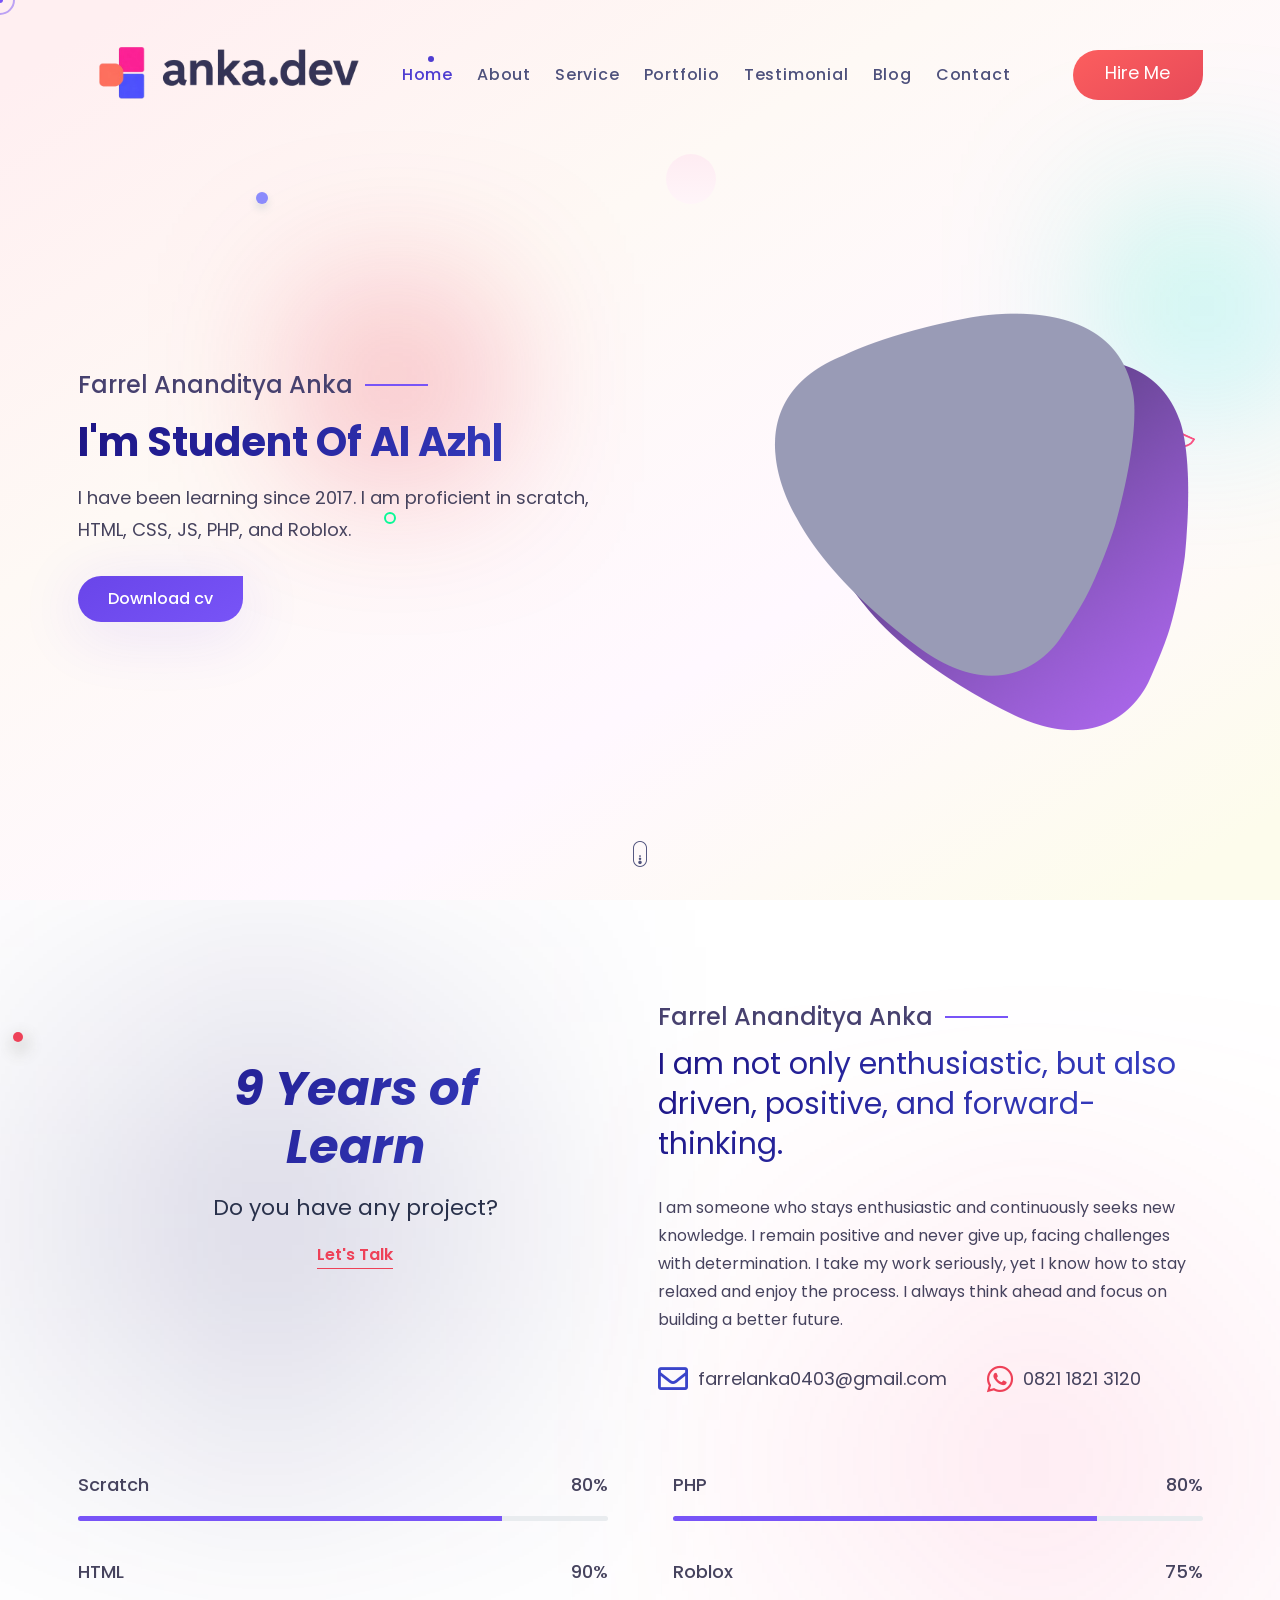
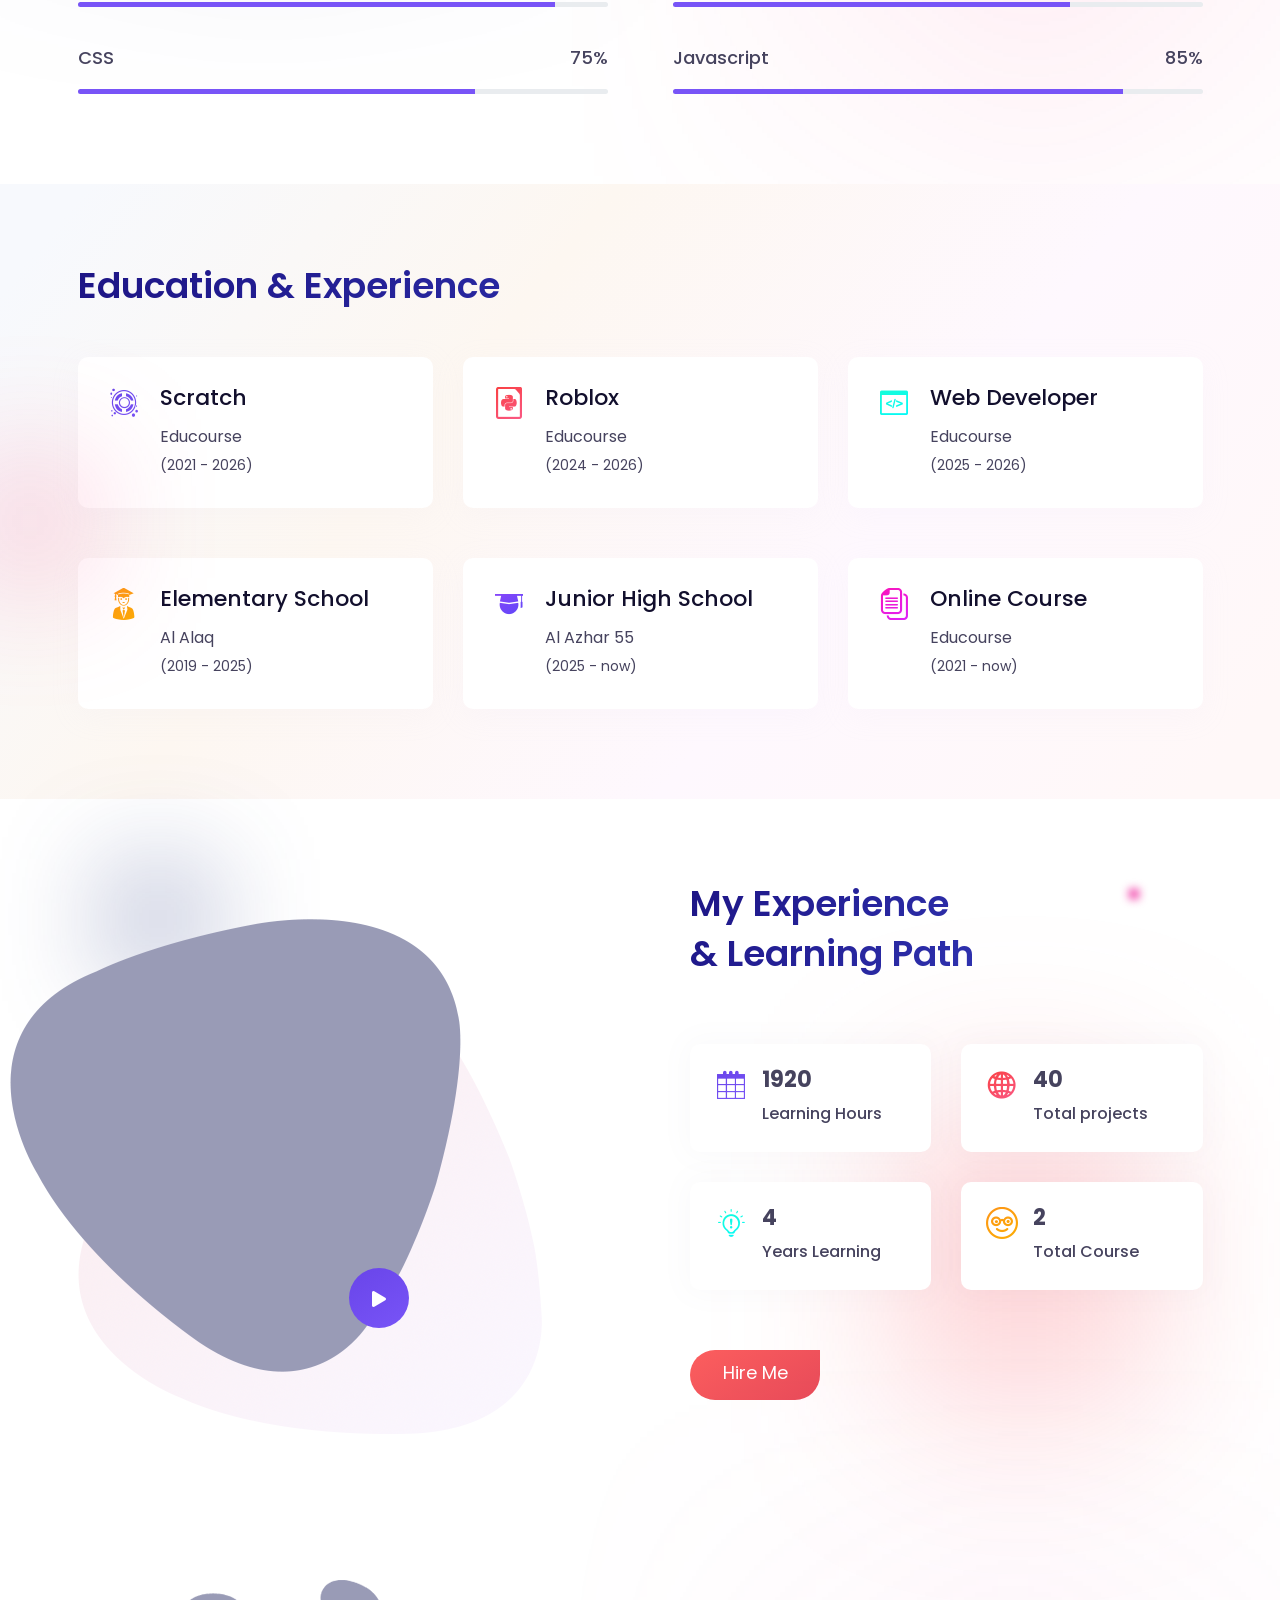
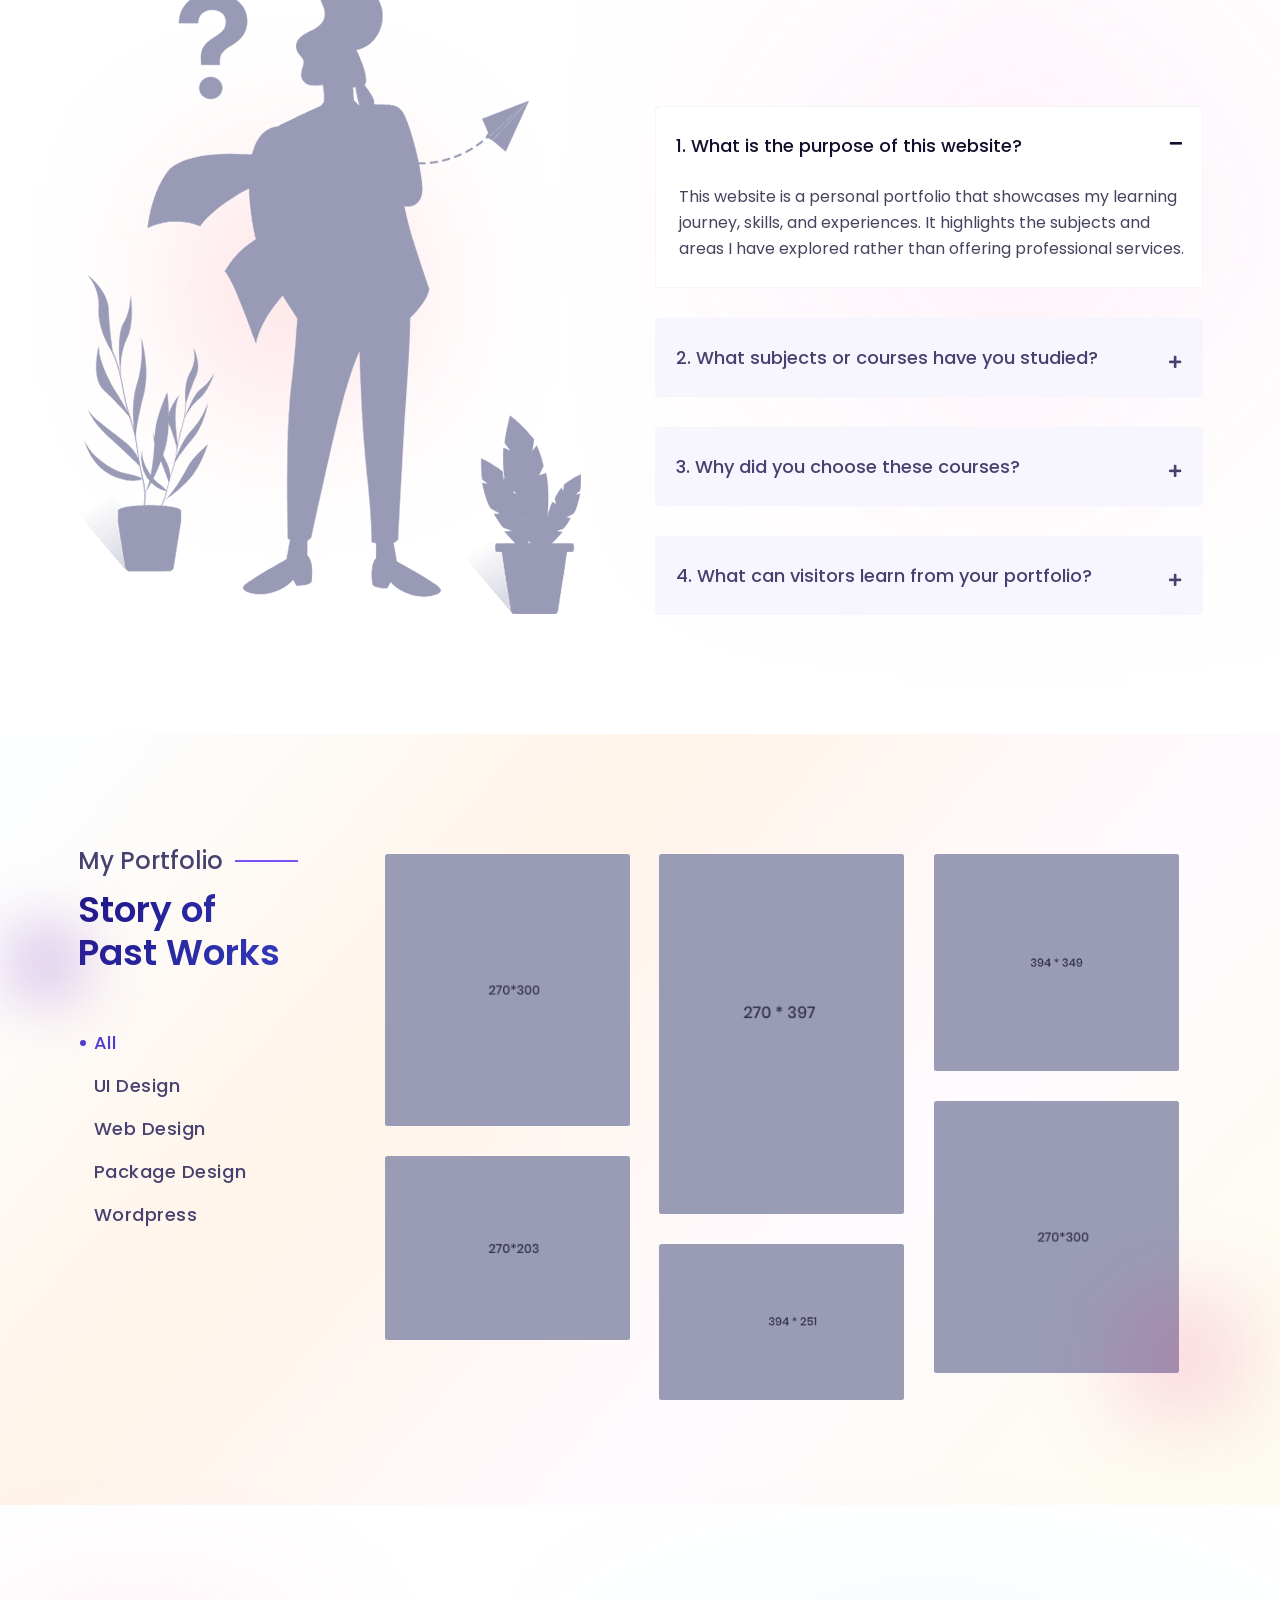
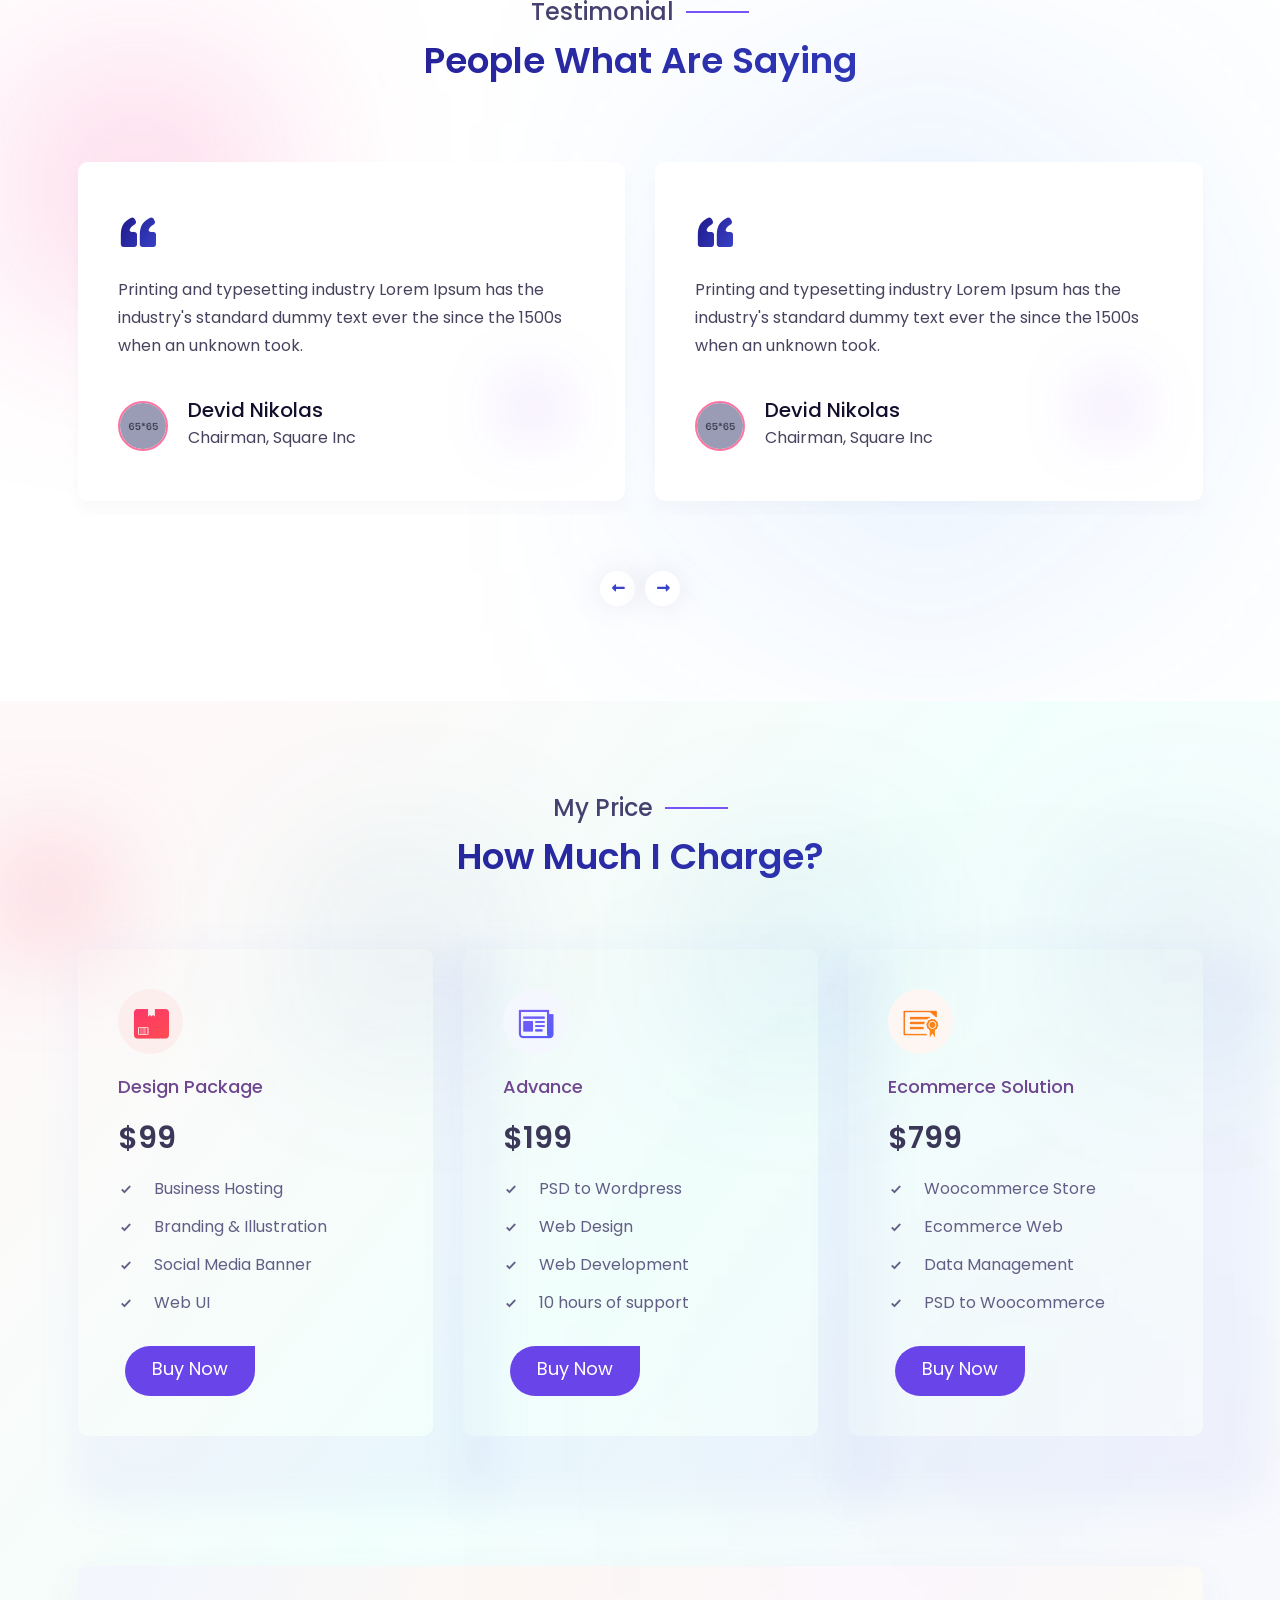
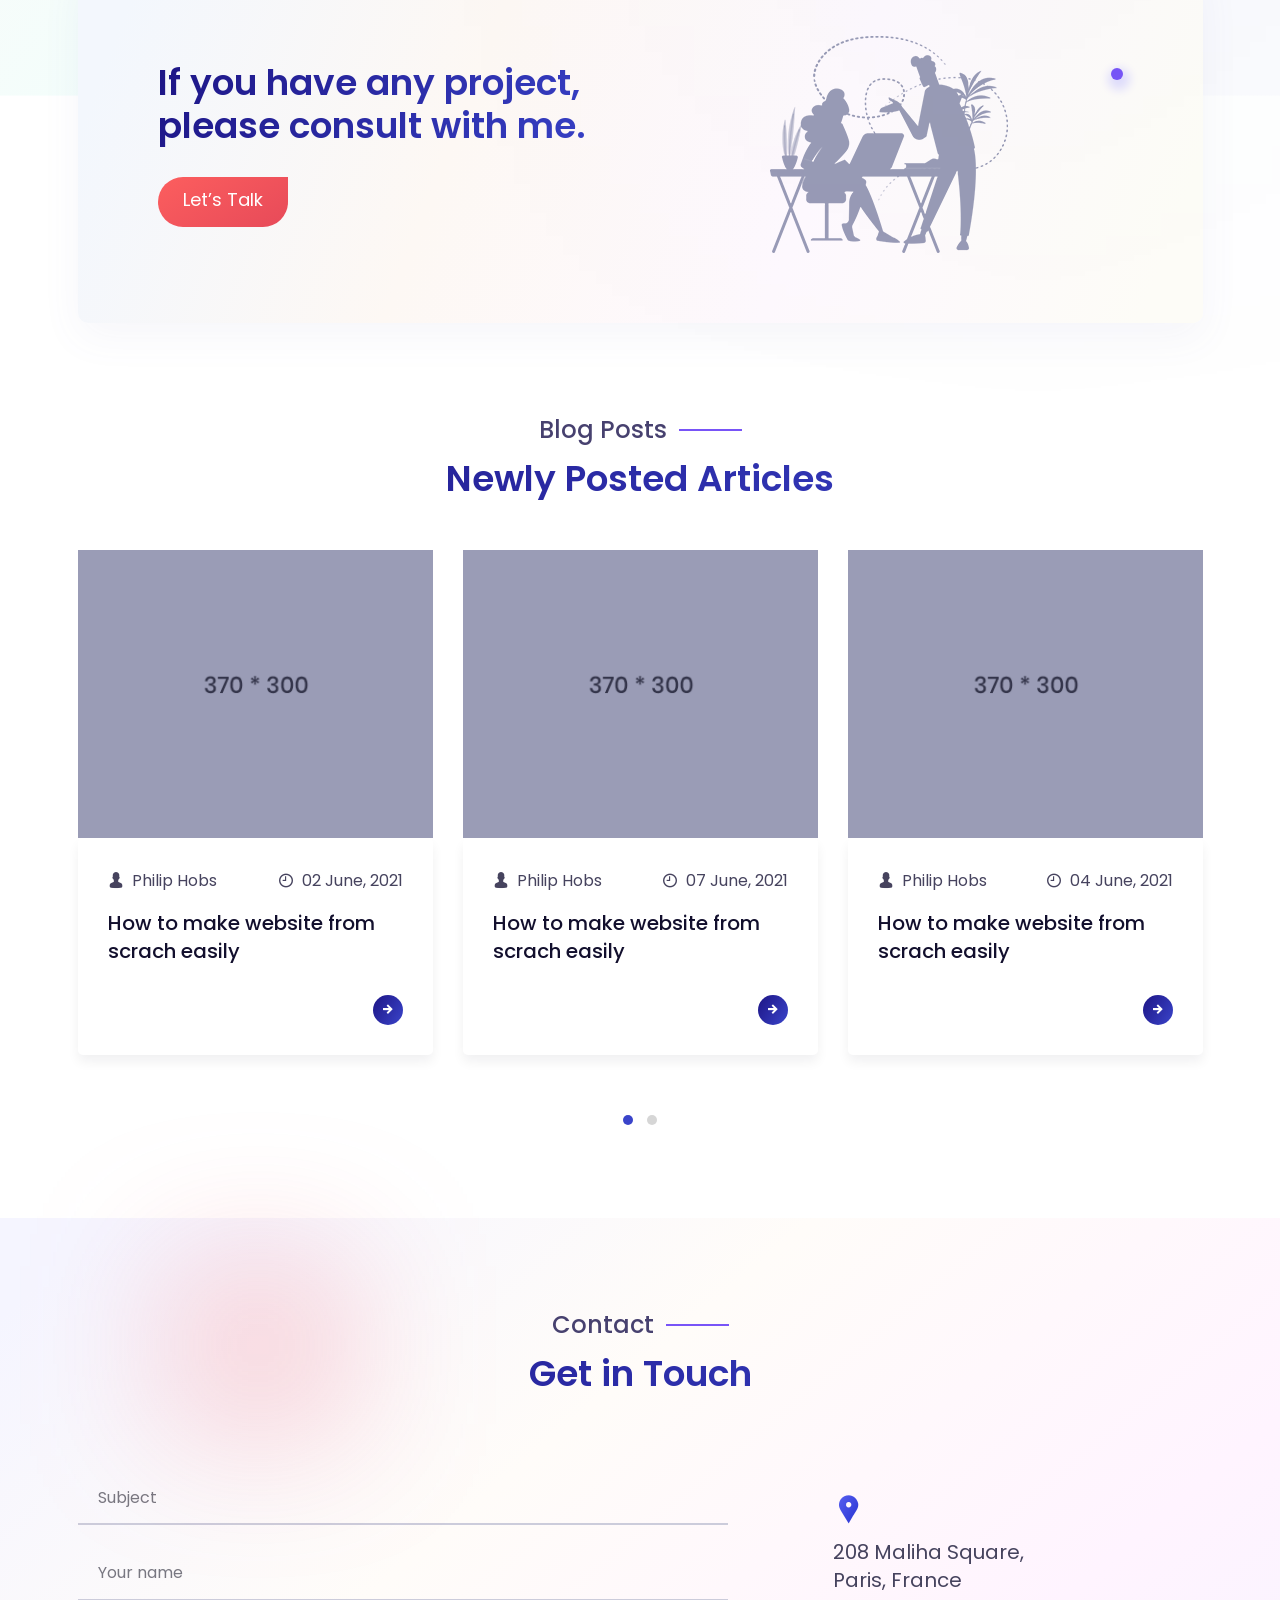
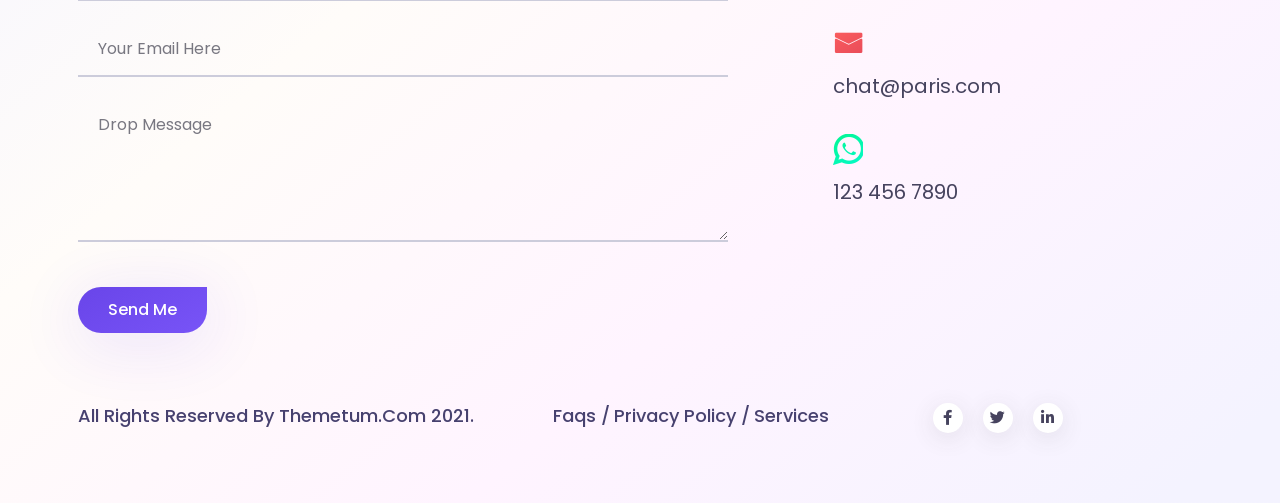
==== index.html @ de1518aa "Initial commit" ====
<!doctype html>
<html class="no-js" lang="zxx">

<head>	
	<meta charset="utf-8">
	<meta http-equiv="x-ua-compatible" content="ie=edge">
	<title>anka.dev</title>
	<meta name="description" content="">
	<meta name="viewport" content="width=device-width, initial-scale=1, shrink-to-fit=no">

	<!-- Place favicon.ico in the root directory -->
	<link rel="shortcut icon" type="image/x-icon" href="img/favicon.png">
	
	<!-- ========== Start Stylesheet ========== -->
	<link href="assets/css/bootstrap.min.css" rel="stylesheet" />
	<link href="assets/css/fontawesome.min.css" rel="stylesheet" />
	<link href="assets/css/magnific-popup.css" rel="stylesheet" />
	<link href="assets/css/owl.carousel.min.css" rel="stylesheet" />
	<link href="assets/css/owl.theme.default.min.css" rel="stylesheet" />
	<link href="assets/css/all.min.css" rel="stylesheet" />
	<link href="assets/css/animate.css" rel="stylesheet" />
	<link href="assets/css/icofont.min.css" rel="stylesheet" />
	<link href="style.css" rel="stylesheet">
	<link href="assets/css/responsive.css" rel="stylesheet" />
	<!-- ========== End Stylesheet ========== -->
</head>

 <body class="side-header" data-spy="scroll" data-target=".navbar" data-offset="1">

<!-- Preloader -->
<div class="preloader">
  <div class="lds-ellipsis">
    <div></div>
    <div></div>
    <div></div>
    <div></div>
  </div>
</div>
<!-- Preloader End --> 

<div class="theme_all_wrap" data-magic-cursor=" " data-color="crimson">

<!-- Document Wrapper   
=============================== -->
 <div id="main-wrapper"> 
	<!-- Start header
    ============================================= -->

	<!-- Header -->
	  <header id="header" class="sticky-top position-absolute bg-transparent"> 
		<!-- Navbar -->
		<nav class="navbar navbar-expand-lg fixed-top custom-nav sticky">
		
		  <div class="container position-relative"> 	<!-- start container --> 	
			
			<!-- Logo --> 
			<a href="index.html" class="navbar-brand pt-0 logo">
				<span class="profile-image">
					<img class="img-fluid profile_img" src="img/logo.png" title="I'm Devid" alt="">
				</span>		
			</a>  			
			<!-- Logo End -->
			<button class="navbar-toggler" type="button" data-toggle="collapse" data-target="#navbarCollapse" aria-controls="navbarCollapse" aria-expanded="false" aria-label="Toggle navigation">
				<i class="icofont-navigation-menu"></i>
			</button>
			
			<div class="collapse navbar-collapse" id="navbarCollapse">
			  <ul class="navbar-nav ml-auto">
					<li class="nav-item"><a class="nav-link smooth-scroll active" href="#home">Home</a></li>
					<li class="nav-item"><a class="nav-link smooth-scroll" href="#about">About</a></li>
					<li class="nav-item"><a class="nav-link smooth-scroll" href="#service">Service</a></li>
					<li class="nav-item"><a class="nav-link smooth-scroll" href="#work">Portfolio</a></li>
					<li class="nav-item"><a class="nav-link smooth-scroll" href="#feed">Testimonial</a></li>
					<li class="nav-item"><a class="nav-link smooth-scroll" href="#blog">Blog</a></li>
					<li class="nav-item"><a class="nav-link smooth-scroll" href="#contact">Contact</a></li>
			  </ul>
			</div>		
			<div class="header-serarch-btn">
				<a class="smooth-scroll btn-2" href="#contact">hire me</a>
			</div>				
		  </div> 	<!-- Container End --> 		 		  
		</nav>
		<!-- Navbar End --> 
	  </header>
	  <!-- Header End --> 
	
	<div class="clearfix"></div>

	<main class="main">
		
		<!-- Start Hero   
		============================================= -->
		<div id="home" class="hero-section hero-section-bg">
			<div class="animate_shape position-relative">
				<div class="animation_shape position-abolute shape-01"></div>
				<div class="animation_shape position-abolute shape-02"></div>
				<div class="animation_shape position-abolute shape-03"></div>
				<div class="animation_shape position-abolute shape-04"></div>
				<div class="animation_shape position-abolute shape-05"></div>
				<div class="animation_shape position-abolute shape-06"></div>
			</div>			
			<div class="hero-single">			
				<div class="container">	<!-- start container --> 	
					<div class="row">	<!-- start row --> 	
						<div class="col-md-6">	<!-- hero text left --> 	
							<div class="hero-content mt-40 wow fadeInUp" data-wow-duration=".5s" data-wow-delay=".6s">
								<span class="top-title wow fadeInUp" data-wow-duration=".6s" data-wow-delay=".7s">Farrel Ananditya Anka</span>
								<div class="typed-strings">
									  <p> <span class="type_color">Student of Al Azhar Islamic Junior School</span></p>
									  <p> <span class="type_color">Website Developer</span></p>
									  <p> <span class="type_color">Roblox Developer</span></p>
								</div>
								<h2 class="text-16 header_type_text text-white mb-2 mb-md-3">
									I'm <span class="typed"></span>
								</h2>
								<p class="header-intro-text wow fadeInUp" data-wow-duration=".6s" data-wow-delay=".8s">I have been learning since 2017. I am proficient in scratch, HTML, CSS, JS, PHP, and Roblox.</p>
								<div class="hro-btn wow fadeInUp" data-wow-duration=".6s" data-wow-delay=".9s">
									<a href="#" class="theme-btn">
										Download cv
									</a>
								</div>
							</div>
						</div>	<!-- hero left text end --> 	
						<div class="col-md-6">	<!-- hero right img animation --> 	
							<div class="hero-right wow fadeInUp" data-wow-duration=".6s" data-wow-delay=".6s">
								<img src="img/hr-02.png" alt="" class="thumbnail" />
								<img src="img/hr-01.png" alt="" class="thumbnail-2 mt-10" />
							</div>
						</div>	<!-- hero right img animation  end --> 
					</div>
				</div>					
			</div><!-- single Hero End -->
			<div class="about-scroll-down text-center">
				<a href="#about" class="scroll-down-arrow scroll_down smooth-scroll"><i class="icofont-scroll-bubble-down"></i></a>						
			</div>
		</div>
		<!-- End Hero -->
		
		<!-- About us
		============================================= -->
		<div id="about" class="about-area de-padding">
			<div class="about-wpr">
				<div class="container">	<!-- container --> 
					<div class="row">	<!-- row --> 
						<div class="col-md-6 mb-50">
							<div class="about-left wow fadeInUp" data-wow-duration=".6s" data-wow-delay=".2s">
								<div class="about-header-left">
									<h2 class="about-tl gr-bg wow fadeInUp" data-wow-duration=".6s" data-wow-delay=".4s">
										9 Years of 
										<br />
										Learn
									</h2>
									<h4 class="about-tl-2 mb-20">Do you have any project?</h4>
									<a href="#contact" class="smooth-scroll btn-3">Let's Talk</a>
								</div>
							</div>
						</div>	<!-- about left text end --> 
						<div class="col-md-6">
							<div class="about-right wow fadeInUp" data-wow-duration=".8s" data-wow-delay=".5s">
								<span class="top-title">Farrel Ananditya Anka</span>
								<h2 class="about-tl-3 gr-2">
									I am not only enthusiastic, but also driven, positive, and forward-thinking.
								</h2>
								<p>
									I am someone who stays enthusiastic and continuously seeks new knowledge. I remain positive and never give up, facing challenges with determination. I take my work seriously, yet I know how to stay relaxed and enjoy the process. I always think ahead and focus on building a better future.
								</p>
								<div class="about-cn">
									<ul>
										<li><i class="far fa-envelope"></i> farrelanka0403@gmail.com</li>
										<li><i class="fab fa-whatsapp"></i> 0821 1821 3120</li>
									</ul>
								</div>
							</div>								
						</div>	<!-- about right text end --> 
					</div>	<!-- end row --> 
					<div class="row">
						<div class="col-md-6">
							<div class="progress-left pt-80">
								<div class="skill-section">
									<!-- Progress Bar Start -->
									<div class="progress-box">
										<h5>Scratch <span class="pull-right">80%</span></h5>
										<div class="progress">
											<div class="progress-bar" role="progressbar" data-width="80"></div>
										</div>
									</div>
									<div class="progress-box">
										<h5>HTML <span class="pull-right">90%</span></h5>
										<div class="progress">
											<div class="progress-bar" role="progressbar" data-width="90"></div>
										</div>
									</div>
									<div class="progress-box">
										<h5>CSS <span class="pull-right">75%</span></h5>
										<div class="progress">
											<div class="progress-bar" role="progressbar" data-width="75"></div>
										</div>
									</div>
									<!-- End Progressbar -->
								</div>
							</div>	
						</div>	<!-- end col-6 --> 
						<div class="col-md-6">
							<div class="progress-right pt-80">
								<div class="skill-section">
									<!-- Progress Bar Start -->
									<div class="progress-box">
										<h5>PHP <span class="pull-right">80%</span></h5>
										<div class="progress">
											<div class="progress-bar" role="progressbar" data-width="80"></div>
										</div>
									</div>
									<div class="progress-box">
										<h5>Roblox <span class="pull-right">75%</span></h5>
										<div class="progress">
											<div class="progress-bar" role="progressbar" data-width="75"></div>
										</div>
									</div>
									<div class="progress-box">
										<h5>Javascript <span class="pull-right">85%</span></h5>
										<div class="progress">
											<div class="progress-bar" role="progressbar" data-width="85"></div>
										</div>
									</div>
									<!-- End Progressbar -->
								</div>
							</div>							
						</div>	<!-- end col-6  --> 
					</div>	<!-- end row--> 
				</div>	<!-- end container --> 

			</div>	<!-- end about wrp --> 
		</div>
		<!-- About us -->
		
		<!-- Start Experience
		============================================= -->
		<div class="exp-area de-padding">
			<div class="container">
				<div class="site-title">
					<h2 class="site-tl">
						Education & Experience
					</h2>
				</div> <!-- end section title --> 
				<div class="exp-wpr grid-3">
					<div class="exp-box wow fadeInDown" data-wow-duration=".6s" data-wow-delay=".2s">
						<div class="exp-icon one">
							<i class="icofont-designfloat"></i>
						</div>
						<div class="exp-content">
							<h4>Scratch</h4>
							<p>Educourse</p>
							<span>(2021 - 2026)</span>
						</div>
					</div> <!-- end one -->
					<div class="exp-box wow fadeInUp" data-wow-duration=".6s" data-wow-delay=".4s">
						<div class="exp-icon two">
							<i class="icofont-file-python"></i>
						</div>
						<div class="exp-content">
							<h4>Roblox</h4>
							<p>Educourse</p>
							<span>(2024 - 2026)</span>
						</div>
					</div> <!-- end two -->
					<div class="exp-box wow fadeInDown" data-wow-duration=".6s" data-wow-delay=".6s">
						<div class="exp-icon three">
							<i class="icofont-code"></i>
						</div>
						<div class="exp-content">
							<h4>Web Developer</h4>
							<p>Educourse</p>
							<span>(2025 - 2026)</span>
						</div>
					</div> <!-- end three -->
					<div class="exp-box mt-20 wow fadeInUp" data-wow-duration=".6s" data-wow-delay=".2s">
						<div class="exp-icon four">
							<i class="icofont-graduate-alt"></i>
						</div>
						<div class="exp-content">
							<h4>Elementary School </h4>
							<p>Al Alaq</p>
							<span>(2019 - 2025)</span>
						</div>
					</div> <!-- end four -->
					<div class="exp-box mt-20 wow fadeInUp" data-wow-duration=".6s" data-wow-delay=".4s">
						<div class="exp-icon five">
							<i class="icofont-graduate"></i>
						</div>
						<div class="exp-content">
							<h4>Junior High School  </h4>
							<p>Al Azhar 55</p>
							<span>(2025 - now)</span>
						</div>
					</div> <!-- end five -->
					<div class="exp-box mt-20 wow fadeInDown" data-wow-duration=".6s" data-wow-delay=".6s">
						<div class="exp-icon six">
							<i class="icofont-ui-copy"></i>
						</div>
						<div class="exp-content">
							<h4>Online Course  </h4>
							<p>Educourse</p>
							<span>(2021 - now)</span>
						</div>
					</div> <!-- end six -->
				</div> <!-- end exp-wrp -->
			</div> <!-- end container -->
		</div>
		<!-- End Experience -->
		
		<!-- Start Counter
		============================================= -->
		<div class="counter-area de-padding">
			<div class="shape-filter">
				<div class="shape-filter-one"></div>
				<div class="shape-filter-two"></div>
			</div>
			<div class="container"> <!-- start container-->
				<div class="counter-wpr grid-2"> <!-- start counter-wrp -->
					<div class="counter-left">
                        <div class="counter-left-pic mt-20">
								<div class="counter-left-img-area position-relative wow fadeInUp" data-wow-duration=".6s" data-wow-delay=".3s">
									<img src="img/counter-02.png" alt="" class="thumbnail position-absolute" />
									<img src="img/counter-01.png" alt="" class="thumbnail-2 position-absolute mt-10 img-play-btn" />
									<div class="video-box fl-wrap">
										<a class="video-box-btn color-bg popup-vimeo image-popup" href="https://www.youtube.com/watch?v=SMKPKGW083c"><i class="fa fa-play" aria-hidden="true"></i></a>
									</div>									
								</div>
                        </div>
					</div>
					<div class="counter-content">
						<div class="site-title">
							<h2 class="site-tl wow fadeInUp" data-wow-duration=".6s" data-wow-delay=".4s">
								My Experience <br /> &amp; Learning Path
							</h2>
						</div>
						<div class="counter-counter grid-2">
							<div class="fun-fact">
								<span class="fun-icon one"><i class="icofont-calendar"></i></span>
								<div class="fun-desc">
									<p class="timer" data-to="4800" data-speed="3000">4800</p>
									<span class="medium">Learning Hours</span>
								</div>
							</div>
							<div class="fun-fact fun-active">
								<span class="fun-icon two"><i class="icofont-globe"></i></span>
								<div class="fun-desc">
									<p class="timer" data-to="100" data-speed="3000">100</p>
									<span class="medium">Total projects</span>
								</div>
							</div>
							<div class="fun-fact">
								<span class="fun-icon three"><i class="icofont-bulb-alt"></i></span>
								<div class="fun-desc">
									<p class="timer" data-to="10" data-speed="3000">10</p>
									<span class="medium">Years Learning</span>
								</div>
							</div>
							<div class="fun-fact">
								<span class="fun-icon four"><i class="icofont-nerd-smile"></i></span>
								<div class="fun-desc">
									<p class="timer" data-to="5" data-speed="3000">5</p>
									<span class="medium">Total Course</span>
								</div>
							</div>
						</div>
						<div class="hire-btn mt-60"> 
							<a href="#contact" class="btn-2 smooth-scroll">
								hire me
							</a>
						</div> <!-- end btn-->
					</div>
				</div> <!-- end counter-wrp -->
			</div> <!-- end container -->
		</div>
		<!-- End Counter-->
		
		
		<!-- Start Faq
		============================================= -->
		<div class="fq-area de-padding">
			<div class="faq-shape">
				<div class="thumbnail-2 faq-shape-one"></div>
			</div>
			<div class="container"> <!-- start container -->
				<div class="faq-wpr grid-2"> <!-- start faq-wpr -->
					<div class="fq-left mb-30">
						<div class="faq-pic wow fadeInLeft" data-wow-duration=".5s" data-wow-delay=".3s">
							<img src="img/faqs-1.png" alt="thumb">
						</div>
					</div>
					<div class="fq-right">
						<div class="site-title wow fadeInUp" data-wow-duration=".5s" data-wow-delay=".2s">
							<h2 class="site-tl mb-0">
								People what ask to <br />
								know more about me ?
							</h2>
						</div>
							<div id="accordion">
							  <div class="card accordion-item mt-20">
								<div class="card-header" id="headingOne">
								  <h5 class="mb-0">
									<button class="accordion-button btn btn-link" data-toggle="collapse" data-target="#collapseOne" aria-expanded="true" aria-controls="collapseOne">
									  1. What is the purpose of this website?
									</button>
								  </h5>
								</div>

								<div id="collapseOne" class="collapse show" aria-labelledby="headingOne" data-parent="#accordion">
								  <div class="card-body">
									This website is a personal portfolio that showcases my learning journey, skills, and experiences. It highlights the subjects and areas I have explored rather than offering professional services.
								  </div>
								</div>
							  </div>		<!-- End card -->
							  
							  <div class="card accordion-item mt-20">
								<div class="card-header" id="headingTwo">
								  <h5 class="mb-0">
									<button class="accordion-button btn btn-link collapsed" data-toggle="collapse" data-target="#collapseTwo" aria-expanded="false" aria-controls="collapseTwo">
									  2. What subjects or courses have you studied?
									</button>
								  </h5>
								</div>
								<div id="collapseTwo" class="collapse" aria-labelledby="headingTwo" data-parent="#accordion">
								  <div class="card-body">
									I have taken courses in Mathematics, Science, English, Coding, and Futsal. These areas reflect both my academic interests and personal development.
								  </div>
								</div>
							  </div>		<!-- End card -->
							  
							  <div class="card accordion-item mt-20">
								<div class="card-header" id="headingThree">
								  <h5 class="mb-0">
									<button class="accordion-button btn btn-link collapsed" data-toggle="collapse" data-target="#collapseThree" aria-expanded="false" aria-controls="collapseTwo">
									  3. Why did you choose these courses?
									</button>
								  </h5>
								</div>
								<div id="collapseThree" class="collapse" aria-labelledby="headingThree" data-parent="#accordion">
								  <div class="card-body">
									I chose these courses to build a strong foundation in both logical thinking and communication skills, while also developing teamwork and physical abilities through futsal.
								  </div>
								</div>
							  </div>		<!-- End card -->
							  
							  <div class="card accordion-item mt-20">
								<div class="card-header" id="headingFour">
								  <h5 class="mb-0">
									<button class="accordion-button btn btn-link collapsed" data-toggle="collapse" data-target="#collapseFour" aria-expanded="false" aria-controls="collapseTwo">
										4. What can visitors learn from your portfolio?
									</button>
								  </h5>
								</div>
								<div id="collapseFour" class="collapse" aria-labelledby="headingFour" data-parent="#accordion">
								  <div class="card-body">
									Visitors can learn about my progress, the skills I have developed, and the knowledge I have gained from various subjects. It also reflects my curiosity and commitment to continuous learning.
								  </div>
								</div>
							  </div>		<!-- End card -->
							</div>				
					</div>
				</div> <!-- end faq-wpr -->
			</div> <!-- end container -->
		</div> 
		<!-- End Faq -->
		
<!-- Start Project Area
============================================= -->
<section id="work" class="portfolio_bg de-padding">
	<div class="container"> <!-- start container -->	
		<div class="row"> <!-- row -->
			<div class="col-md-3"> <!-- portfolio left menu -->	
				<div class="site-title work_section_title">
					<span class="top-title wow fadeInUp" data-wow-duration=".4s" data-wow-delay=".3s">
						My Portfolio
					</span>
					<h2 class="site-tl wow fadeInUp" data-wow-duration=".5s" data-wow-delay=".4s">
						Story of 
						<br>
						Past Works
					</h2>
				</div>			
				<ul class="col list-unstyled list-inline mb-0 text-uppercase work_menu" id="menu-filter">
					<li class="list-inline-item"><a class="active" data-filter="*">All</a></li>
					<li class="list-inline-item"><a class="" data-filter=".seo">UI Design</a></li>
					<li class="list-inline-item"><a class="" data-filter=".webdesign">Web design</a></li>
					<li class="list-inline-item"><a class="" data-filter=".work">Package Design</a></li>
					<li class="list-inline-item"><a class="" data-filter=".wordpress">Wordpress</a></li>
				</ul>		
			</div> <!-- end portfolio menu -->
			<div class="col-md-9"> <!-- portfolio img -->
				<div class="container"> <!-- container -->
					<div class="row mt-4 work-filter">
						<div class="col-md-4 work_item work wordpress">
							<a href="img/portfolio/1.png" class="img-zoom">
								<div class="work_box">
									<div class="work_img">
										<img src="img/portfolio/1.png" class="img-fluid mx-auto d-block rounded" alt="work-img">
									</div>
									<div class="work_detail">
										<p class="mb-2">Category</p>
										<h4 class="mb-0">Project Title</h4>
									</div>
								</div>
							</a>
						</div> <!-- end col-4 -->
						<div class="col-md-4 work_item webdesign wordpress">
							<a href="img/portfolio/2.png" class="img-zoom">
								<div class="work_box">
									<div class="work_img">
										<img src="img/portfolio/2.png" class="img-fluid mx-auto d-block rounded" alt="work-img">
									</div>
									<div class="work_detail">
										<p class="mb-2">Category</p>
										<h4 class="mb-0">Project Title</h4>
									</div>
								</div>
							</a>
						</div> <!-- end col-4 -->
						<div class="col-md-4 work_item webdesign seo wordpress">
							<a href="img/portfolio/3.png" class="img-zoom">
								<div class="work_box">
									<div class="work_img">
										<img src="img/portfolio/3.png" class="img-fluid mx-auto d-block rounded" alt="work-img">
									</div>
									<div class="work_detail">
										<p class="mb-2">Category</p>
										<h4 class="mb-0">Project Title</h4>
									</div>
								</div>
							</a>
						</div> <!-- end col-4 -->
						<div class="col-md-4 work_item work wordpress">
							<a href="img/portfolio/4.png" class="img-zoom">
								<div class="work_box">
									<div class="work_img">
										<img src="img/portfolio/4.png" class="img-fluid mx-auto d-block rounded" alt="work-img">
									</div>
									<div class="work_detail">
										<p class="mb-2">Category</p>
										<h4 class="mb-0">Project Title</h4>
									</div>
								</div>
							</a>
						</div> <!-- end col-4 -->
						<div class="col-md-4 work_item webdesign wordpress">
							<a href="img/portfolio/5.png" class="img-zoom">
								<div class="work_box">
									<div class="work_img">
										<img src="img/portfolio/5.png" class="img-fluid mx-auto d-block rounded" alt="work-img">
									</div>
									<div class="work_detail">
										<p class="mb-2">Category</p>
										<h4 class="mb-0">Project Title</h4>
									</div>
								</div>
							</a>
						</div> <!-- end col-4 -->
						<div class="col-md-4 work_item webdesign seo wordpress">
							<a href="img/portfolio/6.png" class="img-zoom">
								<div class="work_box">
									<div class="work_img">
										<img src="img/portfolio/6.png" class="img-fluid mx-auto d-block rounded" alt="work-img">
									</div>
									<div class="work_detail">
										<p class="mb-2">Category</p>
										<h4 class="mb-0">Project Title</h4>
									</div>
								</div>
							</a>
						</div> <!-- end col-4 -->
				</div>
			</div> <!-- end container -->
		</div> <!-- end portfolio img -->
	</div>
	</div>
</section>
		<!-- End Project Area -->
		
		<!-- Start Feedback
		============================================= -->
		<div id="feed" class="feedback-area de-padding">
			<div class="container"> <!-- start container -->
				<div class="site-title text-center">
					<span class="top-title wow fadeInUp" data-wow-duration=".5s" data-wow-delay=".5s">
						Testimonial
					</span>
					<h2 class="site-tl wow fadeInUp" data-wow-duration=".5s" data-wow-delay=".7s">
						People What Are Saying 
					</h2>
				</div> <!-- end section title -->
				<div class="feedback-wpr feed-sldr owl-carousel owl-theme"> <!-- start feedback-wpr -->
					<div class="feedback-box">
						<div class="feedback-pc">
							<i class="icofont-quote-left"></i>
						</div>
						<p>
							Printing and typesetting industry Lorem Ipsum has the industry's standard dummy text ever the since the 1500s when an unknown took.
						</p>
						<div class="feedback-desc">
							<img src="img/client/1.jpg" alt="audiobook maker">
							<div class="feedback-bio">
								<h5 class="fz-20 l-h-1">Devid Nikolas</h5>
								<span class="fz-16 l-h-1">Chairman, Square Inc</span>
							</div>
						</div>
					</div> <!-- end single feedback -->
					<div class="feedback-box">
						<div class="feedback-pc">
							<i class="icofont-quote-left"></i>
						</div>
						<p>
							Printing and typesetting industry Lorem Ipsum has the industry's standard dummy text ever the since the 1500s when an unknown took.
						</p>
						<div class="feedback-desc">
							<img src="img/client/2.jpg" alt="audiobook maker">
							<div class="feedback-bio">
								<h5 class="fz-20 l-h-1">Devid Nikolas</h5>
								<span class="fz-16 l-h-1">Chairman, Square Inc</span>
							</div>
						</div>
					</div> <!-- end single feedback -->
					<div class="feedback-box">
						<div class="feedback-pc">
							<i class="icofont-quote-left"></i>
						</div>
						<p>
							Printing and typesetting industry Lorem Ipsum has the industry's standard dummy text ever the since the 1500s when an unknown took.
						</p>
						<div class="feedback-desc">
							<img src="img/client/3.jpg" alt="audiobook maker">
							<div class="feedback-bio">
								<h5 class="fz-20 l-h-1">Devid Nikolas</h5>
								<span class="fz-16 l-h-1">Chairman, Square Inc</span>
							</div>
						</div>
					</div> <!-- end single feedback -->
				</div> <!-- end feedback-wpr -->
			</div> <!-- end container -->
		</div>
		<!-- End Feedback -->
		
		<!-- Start Pricing
		============================================= -->
		<div class="price-area de-padding">
			<div class="container"> <!-- start container -->
				<div class="site-title text-center">
					<span class="top-title wow fadeInUp" data-wow-duration=".5s" data-wow-delay=".3s">
						My Price
					</span>
					<h2 class="site-tl wow fadeInUp" data-wow-duration=".5s" data-wow-delay=".5s">
						How Much I Charge?
					</h2>
				</div>
				<div class="price-wrapper grid-3"> <!-- start price-area -->
					<div class="price-box mt-20 wow fadeInLeft" data-wow-duration=".5s" data-wow-delay=".5s"> <!-- single price -->
						<div class="price-head">
							<div class="price-icon price-icon-one">
								<i class="icofont-package"></i>
							</div>
							<div class="price-rib">
								<span>Design Package</span>
							</div>
							<div class="price-value">
								<h2><span>$</span>99</h2>
							</div>
						</div>
						<div class="price-info">
							<ul>
								<li><i class="icofont-check"></i> Business Hosting</li>
								<li><i class="icofont-check"></i>Branding & Illustration </li>
								<li><i class="icofont-check"></i>Social Media Banner</li>
								<li><i class="icofont-check"></i>Web UI</li>
							</ul>
						</div>
						<div class="price-bottom">
							<a href="#" class="btn-2">
								Buy Now
							</a>
						</div>
					</div> <!-- end single price -->
					<div class="price-box mt-20 wow fadeInUp" data-wow-duration=".6s" data-wow-delay=".6s"> <!-- single price -->
						<div class="price-head">
							<div class="price-icon price-icon-two">
								<i class="icofont-newspaper"></i>
							</div>
							<div class="price-rib">
								<span>Advance </span>
							</div>
							<div class="price-value">
								<h2><span>$</span>199</h2>
							</div>
						</div>
						<div class="price-info">
							<ul>
								<li><i class="icofont-check"></i>PSD to Wordpress</li>
								<li><i class="icofont-check"></i>Web Design</li>
								<li><i class="icofont-check"></i>Web Development</li>
								<li><i class="icofont-check"></i>10 hours of support</li>
							</ul>
						</div>
						<div class="price-bottom">
							<a href="#" class="btn-2 bt-ac">
								Buy Now
							</a>
						</div>
					</div> <!-- end single price -->
					<div class="price-box mt-20 wow fadeInRight" data-wow-duration=".5s" data-wow-delay=".5s"> <!-- single price -->
						<div class="price-head">
							<div class="price-icon price-icon-three">
								<i class="icofont-license"></i>
							</div>
							<div class="price-rib">
								<span>Ecommerce Solution</span>
							</div>
							<div class="price-value">
								<h2><span>$</span>799</h2>
							</div>
						</div>
						<div class="price-info">
							<ul>
								<li><i class="icofont-check"></i>Woocommerce Store</li>
								<li><i class="icofont-check"></i>Ecommerce Web</li>
								<li><i class="icofont-check"></i>Data Management</li>
								<li><i class="icofont-check"></i>PSD to Woocommerce</li>
							</ul>
						</div>
						<div class="price-bottom">
							<a href="#" class="btn-2">
								Buy Now
							</a>
						</div>
					</div> <!-- end single price-->
				</div> <!-- end price-area -->
			</div> <!-- end container -->
		</div>
		<!-- End Pricing -->
		
		<!-- Start Promo
		============================================= -->
		<div class="promo-area position-relative">
			<div class="container"> <!-- start container -->
				<div class="promo-wpr grid-2">
					<div class="promo-left wow fadeInUp" data-wow-duration=".5s" data-wow-delay=".3s">
						<h2 class="site-tl mb-30">
							If you have any project, please consult with me. 
						</h2>
						<a href="contact.html" class="btn-2 wow fadeInUp" data-wow-duration=".5s" data-wow-delay=".5s">
							Let’s Talk
						</a>
					</div>
					<div class="promo-right wow fadeInUp" data-wow-duration=".5s" data-wow-delay=".6s">
						<img src="img/project.png" alt="thumb">
					</div>
				</div>
			</div> <!-- end container -->
		</div>
		<!-- End Promo -->
		
		<!-- Start Blog
		============================================= -->
		<div id="blog" class="blog-area de-padding">
			<div class="container">
				<div class="site-title text-center">
					<span class="top-title wow fadeInUp" data-wow-duration=".5s" data-wow-delay=".5s">Blog Posts</span>
					<h2 class="site-tl wow fadeInUp" data-wow-duration=".7s" data-wow-delay=".7s">
						Newly Posted Articles
					</h2>
				</div>
				<div class="blog-wpr blog-sldr owl-carousel owl-theme">
					<div class="blog-box"> <!-- start single blog -->
						<div class="blog-pic">
							<img src="img/blog/1.png" alt="thumb">
						</div>
						<div class="blog-info">
							<ul class="blog-meta">
								<li><i class="icofont-user-alt-4"></i> Philip Hobs</li>
								<li><i class="icofont-clock-time"></i> 02 June, 2021</li>
							</ul>
							<a href="single.html">
								<h5 class="blog-title">
									How to make website from 
									scrach easily
								</h5>
							</a>
							<div class="blog-btn">
								<a href="single.html" class="btn-4 hv">
									<i class="icofont-arrow-right"></i>
								</a>
							</div>
						</div>
					</div> <!-- end single blog -->
					<div class="blog-box">
						<div class="blog-pic">
							<img src="img/blog/2.png" alt="thumb">
						</div>
						<div class="blog-info">
							<ul class="blog-meta">
								<li><i class="icofont-user-alt-4"></i> Philip Hobs</li>
								<li><i class="icofont-clock-time"></i> 07 June, 2021</li>
							</ul>
							<a href="single.html">
								<h5 class="blog-title">
									How to make website from 
									scrach easily
								</h5>
							</a>
							<div class="blog-btn">
								<a href="single.html" class="btn-4 hv">
									<i class="icofont-arrow-right"></i>
								</a>
							</div>
						</div>
					</div> <!-- end single blog -->
					<div class="blog-box">
						<div class="blog-pic">
							<img src="img/blog/3.png" alt="thumb">
						</div>
						<div class="blog-info">
							<ul class="blog-meta">
								<li><i class="icofont-user-alt-4"></i> Philip Hobs</li>
								<li><i class="icofont-clock-time"></i> 04 June, 2021</li>
							</ul>
							<a href="single.html">
								<h5 class="blog-title">
									How to make website from 
									scrach easily
								</h5>
							</a>
							<div class="blog-btn">
								<a href="single.html" class="btn-4 hv">
									<i class="icofont-arrow-right"></i>
								</a>
							</div>
						</div>
					</div> <!-- end single blog -->
                    <div class="blog-box">
						<div class="blog-pic">
							<img src="img/blog/1.png" alt="thumb">
						</div>
						<div class="blog-info">
							<ul class="blog-meta">
								<li><i class="icofont-user-alt-4"></i> Philip Hobs</li>
								<li><i class="icofont-clock-time"></i>09 June, 2021</li>
							</ul>
							<a href="single.html">
								<h5 class="blog-title">
									How to make website from 
									scrach easily
								</h5>
							</a>
							<div class="blog-btn">
								<a href="single.html" class="btn-4 hv">
									<i class="icofont-arrow-right"></i>
								</a>
							</div>
						</div>
					</div> <!-- end single blog -->
					<div class="blog-box">
						<div class="blog-pic">
							<img src="img/blog/2.png" alt="thumb">
						</div>
						<div class="blog-info">
							<ul class="blog-meta">
								<li><i class="icofont-user-alt-4"></i> Philip Hobs</li>
								<li><i class="icofont-clock-time"></i>12 June, 2021</li>
							</ul>
							<a href="single.html">
								<h5 class="blog-title">
									How to make website from 
									scrach easily
								</h5>
							</a>
							<div class="blog-btn">
								<a href="single.html" class="btn-4 hv">
									<i class="icofont-arrow-right"></i>
								</a>
							</div>
						</div>
					</div> <!-- end single blog -->
				</div>
			</div> <!-- end container -->
		</div>
		<!-- End Blog -->
		
	</main>	
	
	<div class="clearfix"></div>
	
	<!-- Start Footer
	============================================= -->
	<footer id="contact" class="footer">
		<div class="container"> <!-- start container -->
			<div class="site-title text-center pt-80">
				<span class="top-title wow fadeInUp" data-wow-duration=".4s" data-wow-delay=".6s">Contact</span>
				<h2 class="site-tl wow fadeInUp" data-wow-duration=".6s" data-wow-delay=".8s">
					Get in Touch
				</h2>
			</div>
			<div class="row"> <!-- start row -->
				<div class="col-md-7">
					<div class="contact-area mb-20">
						<div class="contact-left mt-20">
							<form class="contact-form" id="contact-form" action="php/contact.php" method="POST">						
								<div class="row g-4">
									<div class="col-md-12 wow fadeInUp" data-wow-duration=".6s" data-wow-delay=".2s">
										<input type="text" name="subject" class="form-control input-style-2" placeholder="Subject">
									</div>
									<div class="col-md-12 wow fadeInUp" data-wow-duration=".6s" data-wow-delay=".3s">
										<input type="text" name="name" class="form-control input-style-2" placeholder="Your name">
									</div>
									<div class="col-md-12 wow fadeInUp" data-wow-duration=".6s" data-wow-delay=".4s">
										<input type="email" name="email" class="form-control input-style-2" placeholder="Your Email Here">
									</div>
									<div class="col-12 wow fadeInUp" data-wow-duration=".6s" data-wow-delay=".5s">
										<textarea class="form-control input-style-2" name="message" placeholder="Drop Message"></textarea>
									</div>
									<div class="col-4 wow fadeInUp" data-wow-duration=".6s" data-wow-delay=".6s">
										<button type="submit" class="theme-btn mt-30">
											Send Me
										</button>
									</div>
									<div class="col-8 mt-50">
										<p class="form-message"></p>
									</div>
								</div>
							</form>
						</div>
					</div> <!-- end contact-area -->
				</div> <!-- end col-7 -->
				<div class="col-md-5">
					<div class="contact-right mt-40">
						<ul>
							<li>
								<div class="addr mt-10 wow fadeInUp" data-wow-duration=".3s" data-wow-delay=".3s">
									<div class="contact-right-icon one">
										<i class="icofont-google-map"></i>
									</div>
									<p class="mb-0 mt-10">
										208 Maliha Square, 
										<br />
										Paris, France
									</p>
								</div>
							</li>
							<li>
								<div class="addr mt-10 wow fadeInUp" data-wow-duration=".5s" data-wow-delay=".5s">
									<div class="contact-right-icon two">
										<i class="icofont-envelope"></i>
									</div>
									<p class="mb-0 mt-10">
										chat@paris.com
									</p>
								</div>
							</li>
							<li>
								<div class="addr mt-10 wow fadeInUp" data-wow-duration=".7s" data-wow-delay=".7s">
									<div class="contact-right-icon three">
										<i class="icofont-brand-whatsapp"></i>
									</div>
									<p class="mb-0 mt-10">
										123 456 7890
									</p>
								</div>
							</li>
						</ul>
					</div>				
				</div> <!-- end col-5 -->	
			</div> <!-- end row -->
		</div> <!-- end container -->
		<div class="copyright-area"> <!-- start copyright -->
			<div class="container"> <!-- container -->
				<div class="row">
					<div class="col-md-5 mt-50">
						<div class="copyright-left wow fadeInUp" data-wow-duration=".5s" data-wow-delay=".7s">
							<span class="copyright-text">all rights reserved by themetum.com 2021.</span>
						</div>					
					</div> <!-- end col-5 -->
					<div class="col-md-4 mt-50">
						<div class="copyright-right wow fadeInUp" data-wow-duration=".5s" data-wow-delay=".8s">
							<div class="copyright-menu">
								<a href="#">Faqs   /</a>
								<a href="#">privacy policy   /</a>
								<a href="#">services</a>
							</div>					
						</div>
					</div> <!-- end col-4 -->
					<div class="col-md-3 mt-50">
						<div class="copyright-social wow fadeInUp" data-wow-duration=".5s" data-wow-delay=".9s">
							<ul class="footer-social">
								<li><a href="#"><i class="fab fa-facebook-f"></i></a></li>
								<li><a href="#"><i class="fab fa-twitter"></i></a></li>
								<li><a href="#"><i class="fab fa-linkedin-in"></i></a></li>
							</ul>
						</div>				
					</div> <!-- end col-3 -->
				</div>
			</div> <!-- end container -->
		</div> <!-- end copyright area -->
	</footer>	
	<!-- End Footer-->
	
	<!-- Start Scroll top
	============================================= -->
	<a href="#home" id="scrtop" class="smooth-scroll"><i class="icofont-rounded-up"></i></a>
	<!-- End Scroll top-->
	
<!-- CURSOR -->
		<div class="mouse-cursor cursor-outer"></div>
		<div class="mouse-cursor cursor-inner"></div>
		<!-- /CURSOR -->
	</div>	
</div>	<!-- Mouse Cursor End --> 	
  
	<!-- jQuery Frameworks 
    ============================================= -->
	
	<script src=" assets/js/jquery-3.6.0.min.js"></script>
    <script src=" assets/js/bootstrap.bundle.min.js"></script>
    <script src=" assets/js/jquery.appear.min.js"></script>
    <script src=" assets/js/parallaxie.min.js"></script>
    <script src=" assets/js/simpleParallax.min.js"></script>
    <script src=" assets/js/jquery.easing.min.js"></script>
    <script src=" assets/js/waypoints.min.js"></script>
    <script src=" assets/js/jquery.magnific-popup.min.js"></script>
    <script src=" assets/js/progress-bar.min.js"></script>
    <script src=" assets/js/owl.carousel.min.js"></script>
    <script src=" assets/js/wow.min.js"></script>
    <script src=" assets/js/jquery.mixitup.min.js"></script>
    <script src=" assets/js/isotope.pkgd.min.js"></script>
    <script src=" assets/js/imagesloaded.pkgd.min.js"></script>
    <script src=" assets/js/count-to.js"></script>
    <script src=" assets/js/contact-form.js"></script>
    <script src=" assets/js/typed.min.js"></script>
	<script src=" assets/js/YTPlayer.min.js"></script>
    <script src=" assets/js/main.js"></script>
	
	</body>
</html>
---- style.css ----
/*
  Theme Name:  Wokoya | Personal Portfolio vCard HTML Template
  Author: Themetum
  Description: Personal template.
  Version: 2.0
*/
/* Css Index
-----------------------------------

1. Variable
2. Mixins 
3. Typography 
4. Navbar 
5. Theme default css 
6. Hero css 
7. About css 
8. Progress Bar css 
9. Experience css
10. Fun Fact css 
11. FAQS  
12. Service css
13. Pricing css
 14. Portfolio
 15. Feedback css 
 16. Promo css 
  17. Blog css
 18. Contact css 
 19. Blog Single css
*/
/*-------------------------------------------------------
1. Variable
---------------------------------------------------------*/
@import url("https://fonts.googleapis.com/css2?family=Poppins:wght@100;200;300;400;500;600;700;800;900&display=swap");
:root {
  --heading-color: #120f2d;
  --bg-color: #f6f5fd;
  --body-color: #46435e;
  --theme-color: #3a44ca;
  --thm-clr-2: #ee4158;
  --white-color: #fff;
  --black-color: #000;
  --light-color: #EFEFEF;
  --lightgrey-color: #ccc;
  --font-1: 'Hind', sans-serif;
  --font-2: 'Poppins', sans-serif; }

/*-------------------------------------------------------
2. Mixins 
---------------------------------------------------------*/
.hv:hover {
  background-color: var(--white-color);
  color: var(--heading-color);
  box-shadow: 0px 15px 20px 0px rgba(77, 65, 225, 0.15); }

/*-------------------------------------------------------
3. Typography 
---------------------------------------------------------*/
*, *:before, *:after {
  box-sizing: inherit; }

html, body {
  height: auto;
  width: 100%;
  margin: 0;
  padding: 0;
  overflow-x: hidden;
  font-size: 62.5%;
  box-sizing: border-box; }

body {
  font-family: var(--font-2);
  font-style: normal;
  color: var(--body-color);
  font-size: 1.6rem;
  font-weight: 400;
  line-height: 2.6rem;
  -moz-osx-font-smoothing: antialiased;
  -webkit-font-smoothing: antialiased; }

a {
  color: var(--body-color); }

a,
a:active,
a:focus,
a:hover {
  outline: none;
  -webkit-transition: all 0.3s ease-in-out;
  -moz-transition: all 0.3s ease-in-out;
  -o-transition: all 0.3s ease-in-out;
  -ms-transition: all 0.3s ease-in-out;
  transition: all 0.3s ease-in-out;
  text-decoration: none; }

a:hover {
  color: #666; }

ul {
  margin: 0;
  padding: 0; }

li {
  list-style: none; }

h1, h2, h3, h4, h5, h6 {
  color: var(--heading-color);
  margin: 0 0 1.5rem 0;
  font-weight: 700;
  font-family: var(--font-2);
  line-height: 1.2; }

h1 {
  font-size: 48px; }

h2 {
  font-size: 36px; }

h3 {
  font-size: 30px; }

h4 {
  font-size: 22px; }

h5 {
  font-size: 18px; }

h6 {
  font-size: 14px; }

p {
  margin-bottom: 1.5rem;
  color: var(--body-color);
  line-height: 2.8rem; }

.img, img {
  max-width: 100%;
  -webkit-transition: all 0.3s ease-out 0s;
  -moz-transition: all 0.3s ease-out 0s;
  -ms-transition: all 0.3s ease-out 0s;
  -o-transition: all 0.3s ease-out 0s;
  transition: all 0.3s ease-out 0s;
  height: auto; }

hr {
  padding: 0px;
  border-bottom: 1px solid #eceff8;
  border-top: 0px; }

label {
  color: #999;
  cursor: pointer;
  font-size: 1.4rem;
  font-weight: 400; }

*::-moz-selection {
  background: #d6b161;
  color: #fff;
  text-shadow: none; }

::-moz-selection {
  background: #555;
  color: #fff;
  text-shadow: none; }

::selection {
  background: #555;
  color: #fff;
  text-shadow: none; }

*::-moz-placeholder {
  color: #999;
  font-size: 1.4rem;
  opacity: .5; }

*::placeholder {
  color: #999;
  font-size: 1.4rem;
  opacity: .5; }

input:focus,
textarea:focus,
select:focus {
  outline: none;
  box-shadow: inherit; }

/*-------------------------------------------------------
4. Navbar 
---------------------------------------------------------*/

.custom-nav {
    background-color: transparent;
    padding: 20px 0px;
    width: 100%;
    border-radius: 0px;
    z-index: 999;
    margin-bottom: 0px;
    transition: all 0.5s ease-in-out;
}

.custom-nav .navbar-nav li a {
    color: #4e517c !important;
    font-size: 16px;
    background-color: transparent !important;
    margin: 0 7px;
    letter-spacing: 0.05em;
    line-height: 24px;
    transition: all 0.5s;
    font-weight: 500;
}

.custom-nav .navbar-brand .logo-light,
.custom-nav .navbar-brand .logo-dark {
    height: 27px;
}

.logo .logo-light {
    display: inline-block;
}

.stickyadd .logo .logo-dark {
    display: inline-block;
}

.stickyadd .logo .logo-light {
    display: none;
}

.logo .logo-dark {
    display: none;
}

.custom-nav .navbar-brand {
    color: #fff !important;
    text-transform: uppercase;
}

.custom-nav .navbar-toggler {
    color: #4e517c;
    font-size: 35px;
    padding: 0px;
}

.custom-nav.stickyadd {
    background-color: #fff !important;
    box-shadow: 0 1px 8px 3px rgba(0, 0, 0, 0.050980392156862744);
    padding: 15px 0px;
}

.custom-nav.stickyadd .navbar-nav li a {
    color: #000 !important;
}

.navbar-collapse {
    flex-basis: 100%;
    flex-grow: 0;
    align-items: center;
}

ul.navbar-nav li a {
    position: relative;
}

ul.navbar-nav li a:before {
	position:absolute;
	content:"";
	background:#4f3dd1;
	height:6px;
	width:6px;
	transition:all ease .3s;
	visibility:hidden;
	border-radius: 50%;
	margin-top: 0px;
	margin-left: 42%;
	text-align:center;
}
ul.navbar-nav li a.active:before,
ul.navbar-nav li a:hover:before {
	visibility:visible;
	margin-top: -7px;    
}
.stickyadd ul.navbar-nav li a.active,
.stickyadd ul.navbar-nav li a:hover {
    color: #4f3dd1 !important;
}
ul.navbar-nav li a.active,
ul.navbar-nav li a:hover {
    color: #4f3dd1 !important;
}

.bsnav-sidebar .navbar-nav .nav-item {
  margin-bottom: 1rem; }

.bsnav-sidebar .navbar-nav .nav-item .nav-link {
  max-width: 100%;
  padding: 0;
  display: inline-block;
  height: 1px;
  line-height: 1;
  margin-right: 0rem;
  font-weight: 500;
  font-size: 1.8rem; }

.bsnav-sidebar .navbar-nav .nav-item.menu-item-has-children > .nav-link {
  display: initial; }

.bsnav-has-left-sidebar .bsnav-sidebar-left {
  left: 0;
  padding: 0rem 0 7rem 0;
  width: 20rem; }

.bsnav-sidebar .navbar-nav {
  width: 100%;
  padding: 0;
  padding-left: 6rem;
  flex-direction: column; }

.bsnav-sidebar .justify-content-sm-center .navbar-nav {
  text-align: left; }

.v-card .bsnav-sidebar-left {
  left: 0;
  padding: 0 0 0 0;
  width: 12rem !important; }

.v-card .bsnav-sidebar-left .nav-item {
  margin-bottom: 2rem; }
  .v-card .bsnav-sidebar-left .nav-item:last-child {
    margin-bottom: 0; }

.v-card .bsnav-sidebar-left .nav-item .nav-link i {
  font-size: 3rem; }

.v-card .bsnav-sidebar .justify-content-sm-center .navbar-nav {
  text-align: center; }

.v-card .bsnav-sidebar .navbar-nav {
  padding-left: 0rem; }

.tooltip-inner {
  font-size: 1.6rem; }

.tooltip.show {
  opacity: 1; }

/*For topbar*/
.header-serarch-btn {
  margin-left: 5rem; }

.btn-2 {
  border-radius: 3rem 0rem 3rem 3rem;
  width: 130px;
  height: 5rem;
  font-weight: 400;
  font-size: 1.8rem;
  color: var(--white-color);
  background-image: -moz-linear-gradient(122deg, #e74a59 0%, #fc5e5e 100%);
  background-image: -webkit-linear-gradient(122deg, #e74a59 0%, #fc5e5e 100%);
  background-image: -ms-linear-gradient(122deg, #e74a59 0%, #fc5e5e 100%);
  display: inline-block;
  text-align: center;
  line-height: 4.6rem;
  text-transform: capitalize; }
  .btn-2:hover {
    color: var(--white-color);
    box-shadow: 0px 15px 20px 0px rgba(77, 65, 225, 0.15); }

/*-------------------------------------------------------
5. Theme default css 
---------------------------------------------------------*/

.fz-20 {
  font-size: 2rem;
  font-weight: 500; }

.dis-inline {
  display: inline-block; }

.fz-16 {
  font-size: 1.6rem; }

.fz-16-5 {
  font-size: 1.6rem;
  font-weight: 500; }

.fz-18-5 {
  font-size: 1.8rem;
  font-weight: 500; }

.fz-20-5 {
  font-size: 2rem;
  font-weight: 500; }

.l-h-1 {
  line-height: 1; }

.se-pre-con {
  position: fixed;
  left: 0px;
  top: 0px;
  width: 100%;
  height: 100%;
  z-index: 999999;
  background: url(assets/img/logo/pre-loader.gif) center no-repeat var(--white-color);
  text-align: center; }

.height100 {
  height: 100%; }

.height100vh {
  height: 100vh; }

.bg {
  background: var(--bg-color); }

/*grid css*/
.grid-2 {
  display: grid;
  grid-template-columns: repeat(2, 1fr);
  grid-gap: 3rem; }

.grid-3 {
  display: grid;
  grid-template-columns: repeat(3, 1fr);
  grid-gap: 3rem; }

.grid-4 {
  display: grid;
  grid-template-columns: repeat(4, 1fr);
  grid-gap: 3rem; }

/*margins paddings*/
.pb-140 {
  padding-bottom: 14rem; }

.pd-50 {
  padding: 5rem 0; }

.de-padding {
  padding: 9rem 0; }

.de-pt {
  padding-top: 13rem; }

.de-pb {
  padding-bottom: 13rem; }

.pt-0 {
  padding-top: 0rem; }

.pt-10 {
  padding-top: 1rem; }

.pt-20 {
  padding-top: 2rem; }

.pt-30 {
  padding-top: 3rem; }

.pt-40 {
  padding-top: 4rem; }

.pt-50 {
  padding-top: 5rem; }

.pt-60 {
  padding-top: 6rem; }

.pt-70 {
  padding-top: 7rem; }

.pt-80 {
  padding-top: 8rem; }

.pt-90 {
  padding-top: 9rem; }

.pt-100 {
  padding-top: 10rem; }

.pb-0 {
  padding-bottom: 0rem; }

.pb-10 {
  padding-bottom: 1rem; }

.pb-20 {
  padding-bottom: 2rem; }

.pb-30 {
  padding-bottom: 3rem; }

.pb-40 {
  padding-bottom: 4rem; }

.pb-50 {
  padding-bottom: 5rem; }

.pb-60 {
  padding-bottom: 6rem; }

.pb-70 {
  padding-bottom: 7rem; }

.pb-80 {
  padding-bottom: 8rem; }

.pb-90 {
  padding-bottom: 9rem; }

.pb-100 {
  padding-bottom: 10rem; }

.pl-100 {
  padding-left: 10rem; }

.mt-0 {
  margin-top: 0; }

.mt-10 {
  margin-top: 1rem; }

.mt-20 {
  margin-top: 2rem; }

.mt-30 {
  margin-top: 3rem; }

.mt-40 {
  margin-top: 4rem; }

.mt-50 {
  margin-top: 5rem; }

.mt-60 {
  margin-top: 6rem; }

.mt-70 {
  margin-top: 7rem; }

.mt-80 {
  margin-top: 8rem; }

.mt-90 {
  margin-top: 9rem; }

.mt-100 {
  margin-top: 10rem; }

.mb-0 {
  margin-bottom: 0; }

.mb-10 {
  margin-bottom: 1rem; }

.mb-20 {
  margin-bottom: 2rem; }

.mb-30 {
  margin-bottom: 3rem; }

.mb-40 {
  margin-bottom: 4rem; }

.mb-50 {
  margin-bottom: 5rem; }

.mb-60 {
  margin-bottom: 6rem; }

.mb-70 {
  margin-bottom: 7rem; }

.mb-80 {
  margin-bottom: 8rem; }

.mb-90 {
  margin-bottom: 9rem; }

.mb-100 {
  margin-bottom: 10rem; }

.mb-130 {
  margin-bottom: 13rem; }

.mr-70 {
  margin-right: 7rem; }

.mr-80 {
  margin-right: 8rem; }

.pos-rel {
  position: relative;
  z-index: 1; }

.theme-btn {
  padding: 1.5rem 3rem;
  -webkit-border-radius: 3rem 0rem 3rem 3rem;
  border-radius: 3rem 0rem 3rem 3rem;
  font-size: 1.6rem;
  font-weight: 500;
  line-height: 1;
  color: var(--white-color);
  background-image: -moz-linear-gradient(122deg, #7854f7 0%, #6945e9 100%);
  background-image: -webkit-linear-gradient(122deg, #7854f7 0%, #6945e9 100%);
  background-image: -ms-linear-gradient(122deg, #7854f7 0%, #6945e9 100%);
  box-shadow: 0px 10px 63.24px 4.76px rgba(83, 38, 241, 0.1);
  display: inline-block;
  }
  
  .theme-btn:hover {
    background-color: var(--theme-color);
    color: var(--white-color);
    box-shadow: 0px 15px 20px 0px rgba(77, 65, 225, 0.15); }

/*theme title*/
.site-title {
  margin-bottom: 5rem;
  margin-top: -1rem; }

/*Container Width*/
@media (min-width: 1400px) {
  .container, .container-lg, .container-md, .container-sm, .container-xl, .container-xxl {
    max-width: 1194px; } }

	/*Scroll top css */
#scrtop {
  display: none;
  position: fixed;
  bottom: 60px;
  right: 30px;
  z-index: 99;
  font-size: 24px;
  outline: none;
  color: var(--white-color);
  cursor: pointer;
  padding: 10px;
  border-radius: 50%;
  line-height: 1;
  background-image: -moz-linear-gradient( 122deg, rgb(243,73,81) 0%, rgb(252,94,94) 100%);
  background-image: -webkit-linear-gradient( 122deg, rgb(243,73,81) 0%, rgb(252,94,94) 100%);
  background-image: -ms-linear-gradient( 122deg, rgb(243,73,81) 0%, rgb(252,94,94) 100%);
 }

#scrtop:hover {
  background-color: var(--heading-color); }

.gr-bg {
  color: white;
  -webkit-background-clip: text;
  -webkit-text-fill-color: transparent;
  background-image: -webkit-linear-gradient(122deg, #1d1585 0%, #3a44ca 100%);
  background-image: linear-gradient(122deg, #1d1585 0%, #3a44ca 100%); }

footer.footer-3,
.main.hm-3 {
  padding-left: 12rem; }

footer.footer-2,
.main.hm-2 {
  padding-left: 20rem; }

/*-------------------------------------------------------
6. Hero css 
---------------------------------------------------------*/

.hero-section-bg{
	background-image: -moz-linear-gradient( 122deg, rgb(253,252,236) 5%, rgb(255,248,255) 35%, rgb(254,249,245) 65%, rgb(255,239,241) 95%);
	background-image: -webkit-linear-gradient( 122deg, rgb(253,252,236) 5%, rgb(255,248,255) 35%, rgb(254,249,245) 65%, rgb(255,239,241) 95%);
	background-image: -ms-linear-gradient( 122deg, rgb(253,252,236) 5%, rgb(255,248,255) 35%, rgb(254,249,245) 65%, rgb(255,239,241) 95%);
    background-repeat: no-repeat;
    background-position: center;
    background-size: cover;
}
.animation_shape.position-abolute.shape-01 {
    width: 100px !important;
    filter: blur(90px);
    position: absolute;
    margin-left: 27%;
    margin-top: 26%;
    height: 100px !important;
    background-image: -moz-linear-gradient( 122deg, rgb(225,0,25) 0%, rgb(242,72,108) 100%);
    background-image: -webkit-linear-gradient( 122deg, rgb(225,0,25) 0%, rgb(242,72,108) 100%);
    background-image: -ms-linear-gradient( 122deg, rgb(225,0,25) 0%, rgb(242,72,108) 100%);
}
.animation_shape.position-abolute.shape-02 {
    width: 100px !important;
    filter: blur(95px);
    position: absolute;
    margin-left: 90% !important;
    margin-top: 20%;
	float:right !important;
	text-align:right !important;
    height: 100px !important;
    background-image: -moz-linear-gradient( 122deg, rgb(9,234,254) 0%, rgb(14,248,135) 100%);
    background-image: -webkit-linear-gradient( 122deg, rgb(9,234,254) 0%, rgb(14,248,135) 100%);
    background-image: -ms-linear-gradient( 122deg, rgb(9,234,254) 0%, rgb(14,248,135) 100%);
}
.animation_shape.position-abolute.shape-03 {
    width: 15px !important;
    transform: rotate(-66deg);
    position: absolute;
    margin-left: 92%;
    margin-top: 34%;
    border-bottom-left-radius: 17px;
    height: 15px !important;
    background-color: transparent;
    border: 2px solid #f95283;
}
.animation_shape.position-abolute.shape-04 {
	position:relative;
}
.animation_shape.position-abolute.shape-04:before {
    position: absolute;
    content: "";
    height: 12px;
    box-shadow: #ddd 0px 5px 8px 0px;
    border-radius: 50%;
    margin-left: 20%;
    width: 12px;
    margin-top: 15%;
    background: #8b8bfc;
}
.animation_shape.position-abolute.shape-05 {
    width: 50px;
    height: 50px;
    background-image: -moz-linear-gradient( 90deg, rgb(255,245,249) 0%, rgb(254,236,242) 100%);
    background-image: -webkit-linear-gradient( 90deg, rgb(255,245,249) 0%, rgb(254,236,242) 100%);
    background-image: -ms-linear-gradient( 90deg, rgb(255,245,249) 0%, rgb(254,236,242) 100%);
    margin-top: 12%;
    position: absolute;
    margin-left: 52%;
	border-radius:100%;
}
.animation_shape.position-abolute.shape-06 {
    width: 12px;
    height: 12px;
	background:transparent;
    margin-top: 40%;
    position: absolute;
    margin-left: 30%;
	border:2px solid #09f996;
	border-radius:50%;
}

.shape-pos {
  position: absolute;
  bottom: 0;
  width: 100%;
  z-index: -1; }

.hero-single {
  height: 100vh;
  display: flex;
  flex-direction: column;
  justify-content: center;
  background-size: cover;
  background-position: bottom center;
  background-repeat: no-repeat;
  position: relative; }

.hero-right img {
    position: absolute;
}

.hero-right {
  text-align: center;
  padding-top: 5px;
  margin-right: 35%;
  }

/*Hero Content*/
.top-title {
  font-size: 2.4rem;
  line-height: 2.25;
  color: #47416f;
  font-weight: 500;
  position: relative;
  z-index: 1;
  padding-right: 7.5rem;
  display: inline-block;
  align-self: flex-start; }
  .top-title::before {
    position: absolute;
    content: '';
    right: 0;
    top: 50%;
    transform: translate(0, -50%);
    width: 6.3rem;
    height: 2px;
    background-color: #7854f7; }

.hero-content {
  display: flex;
  flex-direction: column;
  justify-content: center;
  height: 100%; }
  .hero-content h2 {
    font-size: 4rem;
    line-height: 1.5;
    font-weight: 700;
    text-transform: capitalize;
    margin-bottom: 2rem;
    color: white;
    -webkit-background-clip: text;
    -webkit-text-fill-color: transparent;
    background-image: -webkit-linear-gradient(122deg, #1d1585 0%, #3a44ca 100%);
    background-image: linear-gradient(122deg, #1d1585 0%, #3a44ca 100%);
}

	  
  .hero-content p {
    font-size: 18px;
    line-height: 1.778;
    margin-bottom: 0; }

/*Hro Btn Css*/
.hro-btn {
  display: flex;
  align-items: center;
  justify-content: flex-start;
  margin-top: 3rem; }

.hhm-as {
  position: absolute;
  top: 2rem;
  left: 0;
  width: 100%; }

.hhm-as-wpr {
  align-items: center; }
  .hhm-as-wpr .hhm-as-right {
    text-align: right; }


/*== Scroll Down Arrow ==*/

.scroll-down-arrow {
  position: absolute;
  z-index: 3;
  bottom: 30px;
  left: 50%;
  margin-left: -16px;
  width: 32px;
  -webkit-animation: bounce 3s infinite;
  height: 32px;
  font-weight: 900;
  line-height: 32px;
  font-size: 26px;
  text-align: center;
  color: #4e517c;
}


/*-------------------------------------------------------
7. About css 
---------------------------------------------------------*/

.about-area {
    position: relative;
}

.about-area:before {
    content: "";
    position: absolute;
    top: 25%;
    left: 15%;
    filter: blur(150px);
    height: 200px;
    width: 150px;
    background: #1c1667;
    z-index: -1;
   }
.about-area:after {
    content: "";
    position: absolute;
    top:55%;
    left: 75%;
    filter: blur(160px);
    height: 150px;
    width: 150px;
  background-image: -moz-linear-gradient( 124deg, rgb(252,41,170) 0%, rgb(252,96,96) 100%);
  background-image: -webkit-linear-gradient( 124deg, rgb(252,41,170) 0%, rgb(252,96,96) 100%);
  background-image: -ms-linear-gradient( 124deg, rgb(252,41,170) 0%, rgb(252,96,96) 100%);
    z-index: -1;
   }
   
 .about-wpr {
    position: relative;
}

.about-wpr:before {
    position: absolute;
    content: "";
    height: 10px;
    width: 10px;
    border-radius: 50%;
    box-shadow: #ddd 2px 7px 15px 5px;
    background: #ee4158;
    top: 6%;
    left: 1%;
}
  .about-header-left {
    padding-top: 70px;
	text-align:center;
}
.about-tl {
  font-size: 4.8rem;
  font-weight: 700;
  font-style: italic;
  margin-bottom: 2rem; }

.about-tl-2 {
  color: #29314b;
  font-weight: 400; }

.about-tl-3 {
  font-size: 3rem;
  font-weight: 400;
  line-height: 1.333; }

.gr-2 {
  -webkit-background-clip: text;
  -webkit-text-fill-color: transparent;
  background-image: -webkit-linear-gradient(122deg, #1d1585 0%, #3a44ca 100%);
  background-image: linear-gradient(122deg, #1d1585 0%, #3a44ca 100%); }

.btn-3 {
  font-weight: 600;
  color: var(--thm-clr-2);
  display: inline-block;
  border-bottom: 1px solid currentColor; }

.about-cn ul {
  display: flex;
  gap: 4rem; }
  .about-cn ul li {
    display: flex;
    align-items: center;
    font-size: 1.8rem; }
    .about-cn ul li i {
      font-size: 3rem;
      margin-right: 1rem; }
    .about-cn ul li:first-child i {
      color: var(--theme-color); }
    .about-cn ul li:last-child i {
      color: var(--thm-clr-2); }

.about-right {
  padding-left: 1rem; 
  padding-right: 1rem; 
  }
  .about-right h2 {
    margin-bottom: 3rem; }
  .about-right p {
    margin-bottom: 3rem; }

/*-------------------------------------------------------
8. Progress Bar css 
---------------------------------------------------------*/
.progress-left {
    padding-right: 25px;
}

.progress-right {
    padding-left: 25px;
}

.progress-box {
  margin-bottom: 4rem; }
  .progress-box:last-child {
    margin-bottom: 0; }
  .progress-box h5 {
    margin-bottom: 2rem;
    font-weight: 500;
    color: var(--body-color);
    display: flex;
    justify-content: space-between; }
  .progress-box .progress {
    height: .5rem;
    background-color: #e9ecef;
    border-radius: .25rem; }
  .progress-box .progress-bar {
    color: #fff;
    text-align: center;
    background-color: #7854f7; }

/*-------------------------------------------------------
9. Experience css
---------------------------------------------------------*/
.site-tl {
  font-weight: 600;
  -webkit-background-clip: text;
  -webkit-text-fill-color: transparent;
  background-image: -webkit-linear-gradient(122deg, #1d1585 0%, #3a44ca 100%);
  background-image: linear-gradient(122deg, #1d1585 0%, #3a44ca 100%); }

.exp-area {
  background-size: cover;
  background-repeat: no-repeat;
  background-position: center center; 
  width:100%;
  background: -moz-linear-gradient( 141deg, rgb(255,248,248) 5%, rgb(254,248,254) 35%, rgb(253,247,241) 65%, rgb(247,249,253) 95%);
  background: -webkit-linear-gradient( 141deg, rgb(255,248,248) 5%, rgb(254,248,254) 35%, rgb(253,247,241) 65%, rgb(247,249,253) 95%);
  background: -ms-linear-gradient( 141deg, rgb(255,248,248) 5%, rgb(254,248,254) 35%, rgb(253,247,241) 65%, rgb(247,249,253) 95%);  
  }
.exp-area {
    position: relative;
}

.exp-area:before {
    background: #fa4484;
    width: 60px;
    height: 60px;
    content: "";
    position: absolute;
    top: 50%;
    left: 0%;
    filter: blur(70px);
}
.exp-box {
  -webkit-border-radius: 10px;
  border-radius: 10px;
  box-shadow: 0px 7px 27.84px 1.16px rgba(227, 229, 243, 0.1);
  background-color: var(--white-color);
  padding: 3rem;
  display: flex;
  align-items: flex-start;
  gap: 2rem; }
  
  .exp-icon.one i{
  -webkit-background-clip: text;
  -webkit-text-fill-color: transparent;
  background-image: -moz-linear-gradient( 122deg, rgb(120,84,247) 0%, rgb(105,69,233) 100%);
  background-image: -webkit-linear-gradient( 122deg, rgb(120,84,247) 0%, rgb(105,69,233) 100%);
  background-image: -ms-linear-gradient( 122deg, rgb(120,84,247) 0%, rgb(105,69,233) 100%);  
  }   

  .exp-icon.two i{
  -webkit-background-clip: text;
  -webkit-text-fill-color: transparent;
  background-image: -moz-linear-gradient( 122deg, rgb(250,89,135) 0%, rgb(249,64,64) 100%);
  background-image: -webkit-linear-gradient( 122deg, rgb(250,89,135) 0%, rgb(249,64,64) 100%);
  background-image: -ms-linear-gradient( 122deg, rgb(250,89,135) 0%, rgb(249,64,64) 100%); 
  }   

  .exp-icon.three i{
  -webkit-background-clip: text;
  -webkit-text-fill-color: transparent;
  background-image: -moz-linear-gradient( 122deg, rgb(3,249,252) 0%, rgb(24,253,213) 100%);
  background-image: -webkit-linear-gradient( 122deg, rgb(3,249,252) 0%, rgb(24,253,213) 100%);
  background-image: -ms-linear-gradient( 122deg, rgb(3,249,252) 0%, rgb(24,253,213) 100%);
  }  

  .exp-icon.four i{
  -webkit-background-clip: text;
  -webkit-text-fill-color: transparent;
  background-image: -moz-linear-gradient( 122deg, rgb(252,173,3) 0%, rgb(253,148,24) 100%);
  background-image: -webkit-linear-gradient( 122deg, rgb(252,173,3) 0%, rgb(253,148,24) 100%);
  background-image: -ms-linear-gradient( 122deg, rgb(252,173,3) 0%, rgb(253,148,24) 100%); 
  }  
  .exp-icon.five i{
  -webkit-background-clip: text;
  -webkit-text-fill-color: transparent;
  background-image: -moz-linear-gradient( 122deg, rgb(88,71,248) 0%, rgb(142,70,250) 100%);
  background-image: -webkit-linear-gradient( 122deg, rgb(88,71,248) 0%, rgb(142,70,250) 100%);
  background-image: -ms-linear-gradient( 122deg, rgb(88,71,248) 0%, rgb(142,70,250) 100%);
  }  
  .exp-icon.six i{
  -webkit-background-clip: text;
  -webkit-text-fill-color: transparent;
  background-image: -moz-linear-gradient( 122deg, rgb(220,35,253) 0%, rgb(251,20,183) 100%);
  background-image: -webkit-linear-gradient( 122deg, rgb(220,35,253) 0%, rgb(251,20,183) 100%);
  background-image: -ms-linear-gradient( 122deg, rgb(220,35,253) 0%, rgb(251,20,183) 100%);
  }  
.fun-icon i,
.exp-icon i {
    font-size: 3.2rem;
	}
	
  .exp-box h4 {
    font-weight: 500;
    line-height: 1;
    margin-bottom: 2rem; }
  .exp-box p {
    line-height: 1;
    margin-bottom: 7px; }
  .exp-box span {
    font-size: 1.4rem; }

/*-------------------------------------------------------
10. Fun Fact css 
---------------------------------------------------------*/
.counter-area {
  background-size: cover;
  background-repeat: no-repeat;
  background-position: top left; }

  .img-play-btn {
    position: relative;
}

.shape-filter {
    position: relative;
}

.shape-filter-one {
    position: relative;
}

.shape-filter-one:after {content: "";position: absolute;width: 60px;height: 60px;background: #273881;top: 20%;left: 10%;filter: blur(60px);}

.shape-filter-two {
    position: relative;
}

.shape-filter-two:after {
    position: absolute;
    content: "";
    width: 10px;
    height: 10px;
    background: #ec008c;
    right: 11%;
    border-radius: 55%;
    z-index: -1;
    filter: blur(5px);
}

.video-box.fl-wrap a.video-box-btn {
    position: absolute;
    margin-top: 70%;
    margin-left: 53%;
    color: #fff;
  background: -moz-linear-gradient( 122deg, rgb(120,84,247) 0%, rgb(105,69,233) 100%);
  background: -webkit-linear-gradient( 122deg, rgb(120,84,247) 0%, rgb(105,69,233) 100%);
  background: -ms-linear-gradient( 122deg, rgb(120,84,247) 0%, rgb(105,69,233) 100%);
    border-radius: 50%;
    height: 60px;
    width: 60px;
    text-align: center;
    line-height: 63px;
}

.counter-content {
  display: flex;
  flex-direction: column;
  justify-content: center; }
  .counter-content .site-tl {
    line-height: 1.389; }

.counter-wpr.grid-2 {
  grid-gap: 10rem; }

.fun-fact {
  display: flex;
  align-items: flex-start;
  font-weight: 500;
  gap: 1.5rem;
  -webkit-border-radius: 10px;
  border-radius: 10px;
  box-shadow: 0px 0px 27.2px 4.8px rgba(135, 127, 162, 0.04);
  background-color: var(--white-color);
  padding: 2.5rem;
  }
  .fun-fact .fun-icon i {
    font-size: 3.2rem;
	}
  .fun-icon.one i{
  -webkit-background-clip: text;
  -webkit-text-fill-color: transparent;
  background-image: -moz-linear-gradient( 122deg, rgb(120,84,247) 0%, rgb(105,69,233) 100%);
  background-image: -webkit-linear-gradient( 122deg, rgb(120,84,247) 0%, rgb(105,69,233) 100%);
  background-image: -ms-linear-gradient( 122deg, rgb(120,84,247) 0%, rgb(105,69,233) 100%);  
  }   
  .fun-icon.two i{
  -webkit-background-clip: text;
  -webkit-text-fill-color: transparent;
  background-image: -moz-linear-gradient( 122deg, rgb(250,89,135) 0%, rgb(249,64,64) 100%);
  background-image: -webkit-linear-gradient( 122deg, rgb(250,89,135) 0%, rgb(249,64,64) 100%);
  background-image: -ms-linear-gradient( 122deg, rgb(250,89,135) 0%, rgb(249,64,64) 100%); 
  }   
  .fun-icon.three i{
  -webkit-background-clip: text;
  -webkit-text-fill-color: transparent;
  background-image: -moz-linear-gradient( 122deg, rgb(3,249,252) 0%, rgb(24,253,213) 100%);
  background-image: -webkit-linear-gradient( 122deg, rgb(3,249,252) 0%, rgb(24,253,213) 100%);
  background-image: -ms-linear-gradient( 122deg, rgb(3,249,252) 0%, rgb(24,253,213) 100%);
  }  
  .fun-icon.four i{
  -webkit-background-clip: text;
  -webkit-text-fill-color: transparent;
  background-image: -moz-linear-gradient( 122deg, rgb(252,173,3) 0%, rgb(253,148,24) 100%);
  background-image: -webkit-linear-gradient( 122deg, rgb(252,173,3) 0%, rgb(253,148,24) 100%);
  background-image: -ms-linear-gradient( 122deg, rgb(252,173,3) 0%, rgb(253,148,24) 100%); 
  } 	
  .fun-fact .fun-desc .timer {
    font-size: 2.2rem;
    font-weight: 700;
    line-height: 1;
    margin-bottom: 1rem; }

.counter-left-pic {
  position: relative;
  z-index: 1; }
  
  .counter-left-pic .ply-btn {
    position: absolute;
    bottom: 8rem;
    left: 64%;
    transform: translate(-50%, 0); }
	
.hire-btn {
    position: relative;
}

.hire-btn:after {
    content: "";
    position:absolute;
    background: #fa5662;
    width: 100px;
    height: 200px;
    bottom: 80%;
    z-index: -1;
    right: 25%;
    filter: blur(110px);
}	

/*-------------------------------------------------------
11. FAQS  
---------------------------------------------------------*/
.fq-area {
  position: relative;
  z-index: 1; }

.faq-shape img {
  position: absolute;
  z-index: -1; }
  .faq-shape img:first-child {
    top: 10%;
    right: 14%; }
  .faq-shape img:nth-child(2) {
    top: 21%;
    left: 20%; }

.accordion-item {
  margin-bottom: -1px;
  background-color: #fff;
  border: 1px solid #f6f5ff; }
  
.card-header {
    border: none;
	padding:0px !important;
}
.card-body {
    padding: 0px 15px 25px 23px;
}

button.accordion-button {
    background: #f7f6fe;
    color: #47416f;
}

button.accordion-button:hover {
    color: #47416f;
}
 
.accordion-item:not(last-child) {
  margin-bottom: 3rem; }

.accordion-button {
  padding: 2.5rem 2rem;
  font-size: 1.8rem;
  color: var(--heading-color);
  background-color: var(--bg-color);
  font-weight: 500; 
  text-decoration:none;
  }

.accordion-button::after {
  width: 1.25rem;
  height: 1.25rem;
  margin-left: auto;
  font-family: 'Font Awesome\ 5 Free';
  content: "\f067";
  /* FontAwesome Unicode */
  font-weight: 900;
  background-image: inherit;
  font-size: 1.4rem; }

.accordion-button:not(.collapsed)::after {
  transform: rotate(180deg);
  background-image: inherit;
  font-family: 'Font Awesome\ 5 Free';
  content: "\f068";
  /* FontAwesome Unicode */
  font-weight: 900;
  font-size: 1.4rem; }

.accordion-button:not(.collapsed) {
  border: none; }

.accordion-button:not(.collapsed) {
  color: var(--heading-color);
  background-color: var(--white-color);
  box-shadow: none; }

.accordion-item:first-of-type .accordion-button {
  border-top-left-radius: 5px;
  border-top-right-radius: 5px; }

.accordion-button:focus {
  z-index: 3;
  border: none;
  outline: 0;
  box-shadow: none; }

.accordion-body {
  padding: 0rem 3rem 3rem 3rem; }
  .accordion-body p {
    font-size: 1.6rem; }

.faq-shape-one {
    position: relative;
}

.faq-shape-one:before{
    content: "";
    position: absolute;
    width: 150px;
    transform: rotate(90deg);
    height: 100px;
    filter: blur(160px);
    background: #ed4bae;
    right: 15%;
    margin-top: 15%;
}
.faq-shape-one:after {
    content: "";
    position: absolute;
    width: 80px;
    filter: blur(100px);
    height: 100px;
    background: #fa4858;
    z-index: -1 !important;
    margin-top: 20%;
    margin-left: 20%;
}

.faq-pic img {
    position: relative;
}	
/*-------------------------------------------------------
12. Service css
---------------------------------------------------------*/

.service-area {
  background-size: cover;
  background-repeat: no-repeat;
  background-position: center center; 
  width:100%;
  background-image: -moz-linear-gradient( -27deg, rgb(255,254,246) 5%, rgb(255,236,254) 35%, rgb(255,250,246) 65%, rgb(255,246,243) 95%);
  background-image: -webkit-linear-gradient( -27deg, rgb(255,254,246) 5%, rgb(255,236,254) 35%, rgb(255,250,246) 65%, rgb(255,246,243) 95%);
  background-image: -ms-linear-gradient( -27deg, rgb(255,254,246) 5%, rgb(255,236,254) 35%, rgb(255,250,246) 65%, rgb(255,246,243) 95%); 
  }

.service-box {
  padding: 5.6rem 4rem;
  background-color: var(--white-color);
  -webkit-border-radius: 10px;
  border-radius: 10px;
  position: relative;
  z-index: 1;
  overflow: hidden; }
  .service-box .service-icon {
    margin-bottom: 2rem; }

.service-box {
    position: relative;
}

.service-box:before {
    position: absolute;
    content: "";
    width: 0%;
	transition:all ease .5s;
    left: -100px;
	visibility:hidden;
    bottom: 0px;
    height: 4px;
  background-image: -moz-linear-gradient(122deg, #e74a59 0%, #fc5e5e 100%);
  background-image: -webkit-linear-gradient(122deg, #e74a59 0%, #fc5e5e 100%);
  background-image: -ms-linear-gradient(122deg, #e74a59 0%, #fc5e5e 100%);
}
.service-box:hover:before {
    width: 100%;
	visibility:visible;
	transition:all ease .5s;
    left: 0px;
}
  .service-box h2 {
    font-size: 2.7rem;
    margin-bottom: 2.5rem;
    font-weight: 500;
    color: #3b3758;
    text-transform: capitalize;
    }
	
  .service-box ul {
    display: flex;
    flex-direction: column;
    gap: 1rem; }
    .service-box ul li {
      position: relative;
      z-index: 1;
      padding-left: 2.7rem; }
	  
    .service-box ul li::before {
        position: absolute;
        font-family: 'Font Awesome\ 5 Free';
        content: "\f054";
        font-weight: 900;
        left: 0;
        top: 0;
        font-size: 1.3rem; }

.sershp1 {
    position: relative;
}

.sershp1:before {
	content: "";
	background: #0d44b5;
	width: 60px;
	margin-top: 70%;
	filter: blur(90px);
	margin-left: 45%;
	height: 60px;
	position: absolute;
	z-index: -1;
}

.sershp2 {
    position: relative;
}

.sershp2:after {
    position: absolute;
    background: #fa5c72;
    width: 60px;
    height: 70px;
    filter: blur(70px);
    margin-top: 100%;
    content: "";
    margin-left: 71%;
}

.sershp3 {
    position: relative;
}

.sershp3:after {
    position: absolute;
    content: "";
    width: 50px;
    filter: blur(60px);
    margin-left: 68%;
    height: 60px;
    background: #8c30eb;
    margin-top: 34%;
    z-index: -1;
}
.sershp1 {
    position: relative;
}

.sershp1:before {
	content: "";
	background: #0d44b5;
	width: 60px;
	margin-top: 70%;
	filter: blur(90px);
	margin-left: 45%;
	height: 60px;
	position: absolute;
	z-index: -1;
	}

.sershp2 {
    position: relative;
}

.sershp2:after {
    position: absolute;
    background: #fa5c72;
    width: 60px;
    height: 70px;
    filter: blur(70px);
    margin-top: 100%;
    content: "";
    margin-left: 71%;
}

.sershp3 {
    position: relative;
}

.sershp3:after {
    position: absolute;
    content: "";
    width: 50px;
    filter: blur(60px);
    margin-left: 68%;
    height: 60px;
    background: #8c30eb;
    margin-top: 34%;
    z-index: -1;
}

.service-area {
    position: relative;
}

.service-area:before {
	content: "";
	position: absolute;
	background: #fd7282;
	height: 100px;
	width: 100px;
	margin-left: 60%;
	margin-top: 34%;
	filter: blur(100px);
	}
	
/*-------------------------------------------------------
13. Pricing css
---------------------------------------------------------*/
.price-area {
    background-image: -moz-linear-gradient( 141deg, rgb(251,251,254) 10%, rgb(241,255,252) 50%, rgb(254,248,248) 90%);
    background-image: -webkit-linear-gradient( 141deg, rgb(251,251,254) 10%, rgb(241,255,252) 50%, rgb(254,248,248) 90%);
    background-image: -ms-linear-gradient( 141deg, rgb(251,251,254) 10%, rgb(241,255,252) 50%, rgb(254,248,248) 90%);
    background-position: center;
    background-size: cover;
    width: 100%;
    background-repeat: no-repeat;
}
.price-area {
    position: relative;
}

.price-area:before {
    content: "";
    position: absolute;
    width: 50px;
    height: 50px;
    background: #f74f7e;
    left: 2%;
    top: 17%;
    filter: blur(60px);
}
.price-wrappe{
	position:relative;
}
.price-wrapper:before {
    content: "";
    position: absolute;
    width: 100px;
    height: 100px;
    background: #104C8F;
    right: 15%;
    top: 65%;
    filter: blur(230px);
    z-index:1;
}
.price-box {
  -webkit-border-radius: 10px;
  z-index:9;
  border-radius: 10px;
  box-shadow: 30px 35px 37.2px 33.8px rgb(167 179 251 / 10%);
  padding: 4rem;
  }
.price-box {
    position: relative;
}

.price-box:before {
    content: "";
    position: absolute;
    background: #0F5096;
    width: 50px;
    filter: blur(95px);
    height: 50px;
    top: -5%;
    z-index: -1;
    right: 0%;
}
  .price-box .price-head {
    margin-bottom: 2rem; }
    .price-box .price-head .price-icon {
      margin-bottom: 2rem; }
      .price-box .price-head .price-icon i {
        font-size: 4rem;
        color: #EF515B; }
    .price-box .price-head .price-rib {
      margin-bottom: 2rem; }
      .price-box .price-head .price-rib span {
        font-size: 1.8rem;
        display: block;
        font-weight: 500;
        color: #6f4790; }
    .price-box .price-head .price-value h2 {
      margin-bottom: 0;
      font-size: 3rem;
      font-weight: 600;
      color: #3b3758; }
  .price-box .price-info ul {
    display: flex;
    flex-direction: column;
    gap: 1.2rem; }
    .price-box .price-info ul li {
      color: #635e86;
      display: flex;
      align-items: center;
      gap: 2rem; }
  .price-box .price-bottom {
    margin-top: 3rem;
    margin-left: .7rem;
    }

	.price-box .price-bottom .btn-2 {
	  background-image: -moz-linear-gradient( 122deg, rgb(120,84,247) 0%, rgb(0,0,0) 0%, rgb(105,68,233) 0%, rgb(105,69,233) 100%);
	  background-image: -webkit-linear-gradient( 122deg, rgb(120,84,247) 0%, rgb(0,0,0) 0%, rgb(105,68,233) 0%, rgb(105,69,233) 100%);
	  background-image: -ms-linear-gradient( 122deg, rgb(120,84,247) 0%, rgb(0,0,0) 0%, rgb(105,68,233) 0%, rgb(105,69,233) 100%);
	  color: var(--white-color); 
	  }
.price-icon,
.service-icon {
    height: 65px;
    border-radius: 50px;
    width: 65px;
}
.price-icon-one,
.service-one {
	background:#fdeeee;
}
.price-icon-two,
.service-two {
	background:#f5f7ff;
}
.price-icon-three,
.service-three {
	background:#fef6f3;
}

.price-icon-one i,
.service-one i {
  -webkit-background-clip: text;
  -webkit-text-fill-color: transparent;
  background-image: -moz-linear-gradient( 122deg, rgb(254,79,79) 0%, rgb(252,48,111) 100%);
  background-image: -webkit-linear-gradient( 122deg, rgb(254,79,79) 0%, rgb(252,48,111) 100%);
  background-image: -ms-linear-gradient( 122deg, rgb(254,79,79) 0%, rgb(252,48,111) 100%);
}
.price-icon-two i, 
.service-two i {
  -webkit-background-clip: text;
  -webkit-text-fill-color: transparent;
  background-image: -moz-linear-gradient( 122deg, rgb(76,92,249) 0%, rgb(140,92,248) 100%);
  background-image: -webkit-linear-gradient( 122deg, rgb(76,92,249) 0%, rgb(140,92,248) 100%);
  background-image: -ms-linear-gradient( 122deg, rgb(76,92,249) 0%, rgb(140,92,248) 100%);
}
.price-icon-three i,
.service-three i {
  -webkit-background-clip: text;
  -webkit-text-fill-color: transparent;
  background-image: -moz-linear-gradient( 122deg, rgb(251,144,17) 0%, rgb(249,108,39) 100%);
  background-image: -webkit-linear-gradient( 122deg, rgb(251,144,17) 0%, rgb(249,108,39) 100%);
  background-image: -ms-linear-gradient( 122deg, rgb(251,144,17) 0%, rgb(249,108,39) 100%);
}

.price-icon i,
.service-icon i {
    text-align: center;
    line-height: 70px !important;
    font-size: 3.2rem;
    padding-left: 13px;
}
	

/*===========================
 14. Portfolio
=============================*/

.portfolio_bg {
    background-image: -moz-linear-gradient( 139deg, rgb(253,252,240) 5%, rgb(255,250,255) 35%, rgb(255,244,233) 65%, rgb(253,254,255) 95%);
    background-image: -webkit-linear-gradient( 139deg, rgb(253,252,240) 5%, rgb(255,250,255) 35%, rgb(255,244,233) 65%, rgb(253,254,255) 95%);
    background-image: -ms-linear-gradient( 139deg, rgb(253,252,240) 5%, rgb(255,250,255) 35%, rgb(255,244,233) 65%, rgb(253,254,255) 95%);
    background-position: center;
    background-size: cover;
    width: 100%;
    background-repeat: no-repeat;
}
.portfolio_bg {
    position: relative;
	transition:all ease .5s;
}

.portfolio_bg:after {
    content: "";
    position: absolute;
    background: #8349ca;
    width: 40px;
    z-index: 1;
    filter: blur(35px);
    height: 40px;
	transition:all ease .5s;	
    margin-top: -37%;
    margin-left: 2%;
}
.portfolio_bg:before {
    content: "";
    position: absolute;
    background: #f01b70;
    width: 60px;
    z-index: 1;
	transition:all ease .5s;	
    filter: blur(55px);
    height: 40px;
    margin-top: 40%;
    margin-left: 90%;
}
.work_section_title{
	margin-top:10px;
}
.work_menu li a {
    cursor: pointer;
    display: block;
    color: #47416f;
    border-radius: 30px;
    letter-spacing: 0.03em;
    margin-bottom: 5px;
    font-weight: 500;
    font-size: 18px;
    padding: 6px 16px;
    text-decoration: none;
    transition: all ease .5s;
    text-transform: capitalize;
    margin-top: 5px;
}

.work_menu li a:hover {
    color: #4f3dd1;
}

.work_menu a{
	position:relative;
}
.work_menu a:before{
	position:absolute;
	content:"";
	background:#4f3dd1;
	height:6px;
	width:6px;
	transition:all ease .3s;
	visibility:hidden;
	border-radius: 50%;
	margin-top: 10px;
	margin-left: 0px;
}
.work_menu a.active:before,
.work_menu a:hover:before {
	visibility:visible;
	margin-left: -14px;    
}
.work_menu a.active,
.work_menu a:hover {
    color: #4f3dd1 !important;
}

.work_item {
    position: relative;
    padding: 15px;
}

.work_box {
    overflow: hidden;
    position: relative;
}

.work_box .work_img {
    position: relative;
    overflow: hidden;
}

.work_box .work_img:after {
    content: " ";
    display: block;
    width: 100%;
    height: 100%;
    position: absolute;
    top: 0;
    left: 0;
    border-radius: 5px;
    transition: all 0.27s cubic-bezier(0.3, 0.1, 0.58, 1);
}

.work_box .work_img>img {
    transition: all 0.3s cubic-bezier(0.3, 0.1, 0.58, 1);
    border-radius: 0;
}

.work_box .work_detail {
    opacity: 0;
    color: #ffffff;
    width: 100%;
    padding: 20px;
    box-sizing: border-box;
    position: absolute;
    left: 0;
    overflow: hidden;
    transition: all 0.27s cubic-bezier(0.3, 0.1, 0.58, 1);
}

.work_box .work_detail h4 {
    font-size: 18px;
	color:#ddd;
}
ul.blog-meta li i {
    margin-right: .4rem;
}
.work_box .work_detail p {
    color: rgba(255, 255, 255, 0.6);
    font-size: 14px;
}

.work_box:hover .work_detail {
    top: 50%;
    transform: translate(0, -50%);
    opacity: 1;
}

.work_box:hover .work_img:after {
    background: rgba(0, 0, 0, 0.8);
}

.work_box:hover .work_img>img {
    transform: scale(1.05);
}


.list-inline-item:not(:last-child) {
    margin-right: 0px;
}

li.list-inline-item {
    display: inline;
}

/*-------------------------------------------------------
15. Feedback css 
---------------------------------------------------------*/
.feedback-area {
  @inclide bg-cs; }

  .feedback-area {
    position: relative;
}

.feedback-area:after {
    content: "";
    position: absolute;
    filter: blur(160px);
    background: #0772f6;
    right: 22%;
    bottom: 35%;
    width: 140px;
    height: 150px;
}
  .feedback-wpr {
    position: relative;
}

.feedback-wpr:before {
    position: absolute;
    content: "";
    width: 120px;
    height: 100px;
    background: #f73490;
    top: 4%;
    left: 0%;
    filter: blur(115px);
}
  .feedback-box {
    margin-top: 30px !important;
}
.feedback-box {
    position: relative;
}

.feedback-box:after {
    content: "";
    bottom: 25%;
    position: absolute;
    right: 15%;
    width: 20px;
    height: 20px;
    background-image: -moz-linear-gradient( 122deg, rgb(146,59,244) 0%, rgb(120,26,226) 100%);
    background-image: -webkit-linear-gradient( 122deg, rgb(146,59,244) 0%, rgb(120,26,226) 100%);
    background-image: -ms-linear-gradient( 122deg, rgb(146,59,244) 0%, rgb(120,26,226) 100%);
    filter: blur(35px);
}
.feedback-box {
  -webkit-box-shadow: 0px 9px 12px 1.68px rgba(184, 185, 195, 0.07);
  box-shadow: 0px 9px 12px 1.68px rgba(184, 185, 195, 0.07);
  padding: 5rem 4rem;
  -webkit-border-radius: 10px;
  border-radius: 10px;
  background-color: var(--white-color); }
  .feedback-box .feedback-pc {
    margin-bottom: 2.2rem; }
.feedback-desc img {
    border-radius: 100px;
    border: 2px solid #ff72a0;
    height: 50px;
    width: auto;
}

.feedback-pc i {
    font-size: 4rem;
    color: #4e2ec0;
    -webkit-background-clip: text;
    -webkit-text-fill-color: transparent;
    background-image: -webkit-linear-gradient(122deg, #1d1585 0%, #3a44ca 100%);
    background-image: linear-gradient(122deg, #1d1585 0%, #3a44ca 100%);
}	
  .feedback-box p {
    margin-bottom: 4rem; }
  .feedback-box .feedback-desc {
    display: flex;
    align-items: center;
    gap: 2rem; }
    .feedback-box .feedback-desc .feedback-bio h5 {
      margin-bottom: 5px; }

.owl-carousel .owl-item img {
  display: block;
  width: inherit; }

.feed-sldr.owl-carousel .owl-stage-outer {
  padding: 15px;
  margin: -15px -15px 0; }

.feed-sldr.owl-theme .owl-nav {
  margin-top: 50px; }

.feed-sldr.owl-theme .owl-nav [class*=owl-] {
  color: var(--theme-color);
  font-size: 1.8rem;
  margin: 5px;
  padding: 0;
  -webkit-border-radius: 50%;
  border-radius: 50%;
  background-color: var(--white-color);
  box-shadow: 0px 0px 29px 0px rgba(103, 103, 165, 0.13);
  width: 35px;
  height: 35px;
  line-height: 35px;
  text-align: center; }

.feed-sldr.owl-theme .owl-nav [class*=owl-]:hover {
  background: var(--theme-color);
  color: #FFF;
  text-decoration: none; }

  .owl-next i,
  .owl-prev i {
    transition: all ease .5s;
    font-size: 2rem;
    font-weight: 900;
}

/*-------------------------------------------------------
16. Promo css 
---------------------------------------------------------*/
.price-area {
  padding-bottom: 26rem;
  background-size: cover;
  background-repeat: no-repeat;
  background-position: center center; }

  .promo-right {
    position: relative;
}

.promo-right:before {
    position: absolute;
    width: 12px;
    height: 12px;
    background: #7854F7;
    box-shadow: 2px 5px 10px 5px #e1defc;
    content: "";
    top: 15%;
    border-radius: 50%;
    right: 0%;
}
.promo-wpr {
  background-size: cover;
  background-repeat: no-repeat;
  background-position: center center;
  -webkit-border-radius: 10px;
  border-radius: 10px;
  background-image: -moz-linear-gradient(159deg, #fefdf7 5%, #fef9fe 35%, #fdf8f4 65%, #f3f7fd 95%);
  background-image: -webkit-linear-gradient(159deg, #fefdf7 5%, #fef9fe 35%, #fdf8f4 65%, #f3f7fd 95%);
  background-image: -ms-linear-gradient(159deg, #fefdf7 5%, #fef9fe 35%, #fdf8f4 65%, #f3f7fd 95%);
  box-shadow: 0px 14px 40px 0px rgba(98, 100, 166, 0.06);
  padding: 7rem 8rem;
  align-items: center;
  margin-top: -13rem; }
  .promo-wpr .promo-right {
    text-align: center; }

/*-------------------------------------------------------
17. Blog css
---------------------------------------------------------*/
.blog-box .blog-info {
  padding: 3rem 5rem;
  -webkit-border-radius: 5px;
  border-radius: 5px;
  background-color: var(--white-color);
  -webkit-box-shadow: 0px 7px 12px 0px rgba(0, 11, 40, 0.06);
  box-shadow: 0px 7px 12px 0px rgba(0, 11, 40, 0.06); }
  .blog-box .blog-info .blog-meta {
    display: flex;
    justify-content: space-between;
    align-items: center;
    margin-bottom: 1.5rem; }
  .blog-box .blog-info .blog-title {
    font-size: 2rem;
    font-weight: 500;
    margin-bottom: 3rem;
    line-height: 1.4; 
	transition:all .4s ease-in-out;
	}
    .blog-box .blog-info .blog-title:hover {
  -webkit-background-clip: text;
  -webkit-text-fill-color: transparent;
  background-image: -webkit-linear-gradient(122deg, #1d1585 0%, #3a44ca 100%);
  background-image: linear-gradient(122deg, #1d1585 0%, #3a44ca 100%);

	  }

.blog-btn {
  text-align: right; }

.btn-4:hover{
	color:#fff;
}
.btn-4 {
  border-radius: 50%;
  background-image: -webkit-linear-gradient(122deg, #1d1585 0%, #3a44ca 100%);
  background-image: linear-gradient(122deg, #1d1585 0%, #3a44ca 100%);
  color: #fff;
  width: 30px;
  height: 30px;
  text-align: center;
  line-height: 3rem;
  display: inline-block; }

.blog-2 .blog-title {
  margin-bottom: 1.5rem !important;
  font-weight: 600 !important; }
.blog-2 .blog-meta {
  margin-bottom: 3rem !important;
  line-height: 1; }

.blog-box.blog-2 .blog-info {
  padding: 3rem; }

.blog-sldr.owl-carousel .owl-stage-outer {
  margin: -15px -15px 0;
  padding: 15px; }

.blog-sldr.owl-theme .owl-dots .owl-dot.active span,
.blog-sldr.owl-theme .owl-dots .owl-dot:hover span {
  background: var(--theme-color); }

.blog-sldr.owl-theme .owl-nav.disabled + .owl-dots {
  margin-top: 4rem; }

/*-------------------------------------------------------
18. Contact css 
---------------------------------------------------------*/
.footer {
  position: relative;
  background-size: cover;
  width:100%;
  background-image: -moz-linear-gradient( 130deg, rgb(244,243,255) 5%, rgb(255,244,255) 35%, rgb(255,252,249) 65%, rgb(245,245,255) 95%);
  background-image: -webkit-linear-gradient( 130deg, rgb(244,243,255) 5%, rgb(255,244,255) 35%, rgb(255,252,249) 65%, rgb(245,245,255) 95%);
  background-image: -ms-linear-gradient( 130deg, rgb(244,243,255) 5%, rgb(255,244,255) 35%, rgb(255,252,249) 65%, rgb(245,245,255) 95%);  
  background-repeat: no-repeat;
  background-position: center center; 
}

.contact-area {
    position: relative;
}

.contact-area:before {
    position: absolute;
    background: #f4586a;
    filter: blur(85px);
    content: "";
    width: 100px;
    top: -30%;
    height: 80px;
    left: 20%;
}


input.form-control:focus, textarea.form-control:focus {
    border-bottom: 2px solid #7854f7 !important;
    box-shadow: none !important;
}
.contact-right-icon i {
    font-size: 3rem;
  font-weight: 600;
}
.contact-right-icon.one i {
  -webkit-background-clip: text;
  -webkit-text-fill-color: transparent;
  background-image: -moz-linear-gradient( 148deg, rgb(32,44,204) 0%, rgb(96,103,246) 100%);
  background-image: -webkit-linear-gradient( 148deg, rgb(32,44,204) 0%, rgb(96,103,246) 100%);
  background-image: -ms-linear-gradient( 148deg, rgb(32,44,204) 0%, rgb(96,103,246) 100%);
}
.contact-right-icon.two i {
  -webkit-background-clip: text;
  -webkit-text-fill-color: transparent;
  background-image: -moz-linear-gradient(122deg, #e74a59 0%, #fc5e5e 100%);
  background-image: -webkit-linear-gradient(122deg, #e74a59 0%, #fc5e5e 100%);
  background-image: -ms-linear-gradient(122deg, #e74a59 0%, #fc5e5e 100%);
}
.contact-right-icon.three i {
  -webkit-background-clip: text;
  -webkit-text-fill-color: transparent;
  background-image: -moz-linear-gradient( 122deg, rgb(5,250,201) 0%, rgb(2,246,145) 100%);
  background-image: -webkit-linear-gradient( 122deg, rgb(5,250,201) 0%, rgb(2,246,145) 100%);
  background-image: -ms-linear-gradient( 122deg, rgb(5,250,201) 0%, rgb(2,246,145) 100%);
}
.contact-area.grid-2 {
  grid-gap: 13rem; }

.addr p {
  font-size: 2rem; }

.contact-right {
  display: flex;
  flex-direction: column;
  justify-content: center; }
  .contact-right ul {
    display: flex;
    flex-direction: column;
    gap: 2.5rem; }

	.form-control{
		font-size:1.6rem;
	}
.input-style-2 {
  padding: 2rem 2rem 1.3rem 2rem;
  border: none;
  border-bottom: 2px solid #ccccdb;
  -webkit-border-radius: 5px;
  border-radius: 0px;
  outline: none;
  line-height: 1.6;
  background-color: transparent; }
  .input-style-2::placeholder {
    font-size: 1.6rem;
    color: #787781;
    opacity: 1; }

.input-style-2:focus {
  box-shadow: none;
  outline: none; }

textarea.input-style-2 {
  height: 15rem !important; }

button.theme-btn {
  border: none; }

.footer-social {
  display: flex;
  gap: 2rem;
  align-items: center; }
  .footer-social li a i {
    height: 3rem;
    width: 3rem;
    line-height: 3rem;
    -webkit-border-radius: 50%;
    border-radius: 50%;
	transition:all .4s ease-in-out;
    background-color: var(--white-color);
    box-shadow: 0px 5px 24px 0px rgba(66, 64, 64, 0.12);
    text-align: center;
    font-size: 1.5rem;
    display: inline-block; }
    .footer-social li a i:hover {
	  color: var(--white-color);
	  background-image: -moz-linear-gradient(122deg, #7854f7 0%, #6945e9 100%);
	  background-image: -webkit-linear-gradient(122deg, #7854f7 0%, #6945e9 100%);
	  background-image: -ms-linear-gradient(122deg, #7854f7 0%, #6945e9 100%);
	  }

.copyright-area {
  padding-bottom: 7rem; }
  .copyright-area .copyright-right {
    display: flex;
    gap: 10rem;
    align-items: center; }

.copyright-menu a,
.copyright-text {
  font-weight: 500;
  font-size: 1.8rem;
  color: #47416f;
  text-transform: capitalize; }

  .contact-right{
	  padding-left:9rem;
  }

/*-------------------------------------------------------
20. Breadcrumb css
---------------------------------------------------------*/
.site-breadcrumb {
	height: 73.5vh;
	background-size: cover !important;
	background-repeat: no-repeat !important;
	background-position: center center !important;
	display: flex;
	flex-direction: column;
	align-items: center;
	justify-content: center;
	text-align: center; 
}
.site-breadcrumb .breadcrumb-title {
	font-size: 4.8rem;
	text-transform: capitalize;
	color: var(--heading-color);
	font-weight: 400; 
}
.site-breadcrumb .breadcrumb-menu {
	position: relative;
	z-index: 1;
 }
.site-breadcrumb .breadcrumb-menu li {
	position: relative;
	display: inline-block;
	margin-left: 3rem;
	color: var(--heading-color);
	font-weight: 400;
	text-transform: capitalize;
 }
.site-breadcrumb .breadcrumb-menu li a {
	color: var(--heading-color);
	-moz-transition: all 0.3s ease;
	-webkit-transition: all 0.3s ease;
	-ms-transition: all 0.3s ease;
	transition: all 0.3s ease;
	padding: 1rem;
 }
.site-breadcrumb .breadcrumb-menu li.active a {
	color: var(--theme-color); 
}
.site-breadcrumb .breadcrumb-menu li::before {
	position: absolute;
	content: '\f101';
	font-family: 'Font Awesome\ 5 Free';
	font-weight: 900;
	width: 2rem;
	right: -24px;
	top: 1px;
	text-align: center;
	font-size: 1.4rem;
	color: var(--heading-color);
 }
.site-breadcrumb .breadcrumb-menu li:first-child {
margin-left: 0; }
.site-breadcrumb .breadcrumb-menu li:last-child:before {
display: none; }
.site-breadcrumb .breadcrumb-menu li:hover {
color: #d63031; }  

/*-------------------------------------------------------
21. Blog Single css
---------------------------------------------------------*/
.single-page-info {
  display: grid;
  grid-template-columns: 37.3rem 1fr;
  grid-gap: 3rem; 
  }
  .single-page-info.snp {
    grid-gap: 13rem; 
	}

.blog-single-pic {
  margin-bottom: 6rem;
  display: block; 
  }

.blog-single-info .blog-single-header .blog-single-title {
  font-weight: 400;
  margin-bottom: 3rem;
  }
.blog-single-info .blog-single-header .blog-single-meta {
  display: flex;
  align-items: center;
  gap: 3rem;
  border-bottom: 1px solid #eaeaea;
  padding-bottom: 1.3rem;
  }
  .blog-single-info .blog-single-header .blog-single-meta li i {
    margin-right: 1rem; 
	}
  .blog-single-info .blog-single-header .blog-single-meta li:first-child i {
    color: #2878eb; 
	}
  .blog-single-info .blog-single-header .blog-single-meta li:nth-child(2) i {
    color: #f14d5d; 
	}
  .blog-single-info .blog-single-header .blog-single-meta li:nth-child(3) i {
    color: #00d2ff; 
	}
  .blog-single-info .blog-single-header .blog-single-meta li:nth-child(4) i {
    color: #f14d5d;
	}
  .blog-single-info .blog-single-header .blog-single-meta li:nth-child(5) i {
    color: #1a01ff; 
	}
.blog-single-info .blog-tag-links {
  gap: 2rem; 
  }
.blog-single-info .blog-single-nxt-prev {
  display: flex;
  gap: 1.5rem;
  }
  .blog-single-info .blog-single-nxt-prev a i {
    -webkit-border-radius: 50%;
    border-radius: 50%;
    width: 70px;
    height: 70px;
    line-height: 70px;
    background-color: var(--theme-color);
    text-align: center;
    color: var(--white-color);
    display: inline-block;
    font-size: 3rem; 
	}
  .blog-single-info .blog-single-nxt-prev a:last-child i {
    background-color: #f14d5d; 
	}
.blog-single-info .blog-single-comment .blog-single-single {
  display: grid;
  grid-template-columns: 10rem 1fr;
  grid-gap: 4rem;
  align-items: center;
  margin-bottom: 3rem; 
  }
  .blog-single-info .blog-single-comment .blog-single-single:last-child {
    margin-bottom: 0;
	}
  .blog-single-info .blog-single-comment .blog-single-single .blog-single-single-bio h5 {
    font-weight: 500; 
	}
    .blog-single-info .blog-single-comment .blog-single-single .blog-single-single-bio h5 .reply {
      color: var(--body-color);
      font-size: 1.6rem;
      font-weight: 400; 
	  }
  .blog-single-info .blog-single-comment .blog-single-single .blog-single-single-bio span {
    display: block;
    margin-bottom: 1.5rem;
	}

.single-user-title {
  font-weight: 500;
  margin-bottom: 6rem;
  }

.b-qoute {
  padding: 3rem 6rem;
  font-style: italic;
  border: 1px solid #eaeaea; 
  }

/*-------------------------------------------------------
23. Sidebar css
---------------------------------------------------------*/
.sidebar-widget {
  margin-bottom: 3rem;
  border-radius: 5px; }
  .sidebar-widget :last-child {
    margin-bottom: 0; }

/*Sidebar Title css*/
.widget-title {
  margin-bottom: 3rem;
  font-size: 2.4rem;
  font-weight: 500; }

/*Search css*/
.sidebar-widget.search form {
  position: relative;
  z-index: 1; }
  .sidebar-widget.search form input {
    width: 100%;
    height: 6rem;
    padding: 1rem 2.5rem;
    border-radius: 5px;
    outline: none;
    border: none;
    background-color: #f8f9ff; }
    .sidebar-widget.search form input::placeholder {
      color: var(--heading-color);
      text-transform: capitalize; }
  .sidebar-widget.search form button {
    position: absolute;
    padding: 1.3rem 2.4rem;
    background: var(--theme-color);
    -webkit-border-radius: 5px;
    border-radius: 5px;
    color: var(--white-color);
    text-transform: capitalize;
    border: none;
    outline: none;
    top: 4px;
    right: 3px;
    font-size: 1.8rem; }

/*Recent css*/
.recent-post-single {
  display: grid;
  align-items: center;
  grid-template-columns: 10rem 1fr;
  grid-gap: 2rem;
  margin-bottom: 2rem; }
  .recent-post-single:last-child {
    margin-bottom: 0; }
  .recent-post-single .recent-post-img img {
    -webkit-border-radius: 5px;
    border-radius: 5px; }
  .recent-post-single .recent-post-info span {
    text-transform: capitalize;
    font-family: var(--font-2);
    display: block;
    font-size: 1.2rem;
    margin-bottom: 1rem;
    line-height: 1; }
  .recent-post-single .recent-post-info h5 {
    text-transform: capitalize;
    margin-bottom: 0;
    font-weight: 400;
    font-size: 16px;
    line-height: 1.5; }

/*Categories css*/
.sidebar-widget.cate ul li {
  margin-bottom: 2rem;
  line-height: 1; }
  .sidebar-widget.cate ul li a {
    display: flex;
    align-items: center;
    justify-content: space-between; }
    .sidebar-widget.cate ul li a:hover {
      color: var(--theme-color); }
  .sidebar-widget.cate ul li:last-child {
    margin-bottom: 0; }

/*-------------------------------------------------------
24. Pagination css
---------------------------------------------------------*/
.pagination-wrapper {
  text-align: center;
  margin: 0 0; }

.pagination {
  display: inline-block;
  height: 70px;
  margin-top: 70px;
  padding: 0;
  background-color: #eee;
  border-radius: 5rem; }

@media only screen and (max-width: 1199px) {
  .pagination {
    height: 50px;
    margin-top: 50px;
    padding: 0 10px; } }
.page-numbers {
  display: block;
  padding: 0 25px;
  float: left;
  transition: 400ms ease;
  color: #595959;
  font-size: 20px;
  letter-spacing: 0.1em;
  line-height: 70px; }

.page-numbers:hover, .page-numbers.current {
  background-color: var(--theme-color);
  color: #fff; }

.page-numbers.prev:hover, .page-numbers.next:hover {
  background-color: transparent;
  color: var(--theme-color); }

@media only screen and (max-width: 1199px) {
  .page-numbers {
    padding: 0 15px;
    font-size: 16px;
    line-height: 50px; } }
@media only screen and (min-width: 120px) and (max-width: 1024px) {
  .page-numbers {
    padding: 0 14px;
    display: none; }

  .page-numbers:nth-of-type(2) {
    position: relative;
    padding-right: 50px; }

  .page-numbers:nth-of-type(2)::after {
    content: '...';
    position: absolute;
    font-size: 25px;
    top: 0;
    left: 45px; }

  .page-numbers:nth-child(-n+3), .page-numbers:nth-last-child(-n+3) {
    display: block; }

  .page-numbers:nth-last-child(-n+4) {
    padding-right: 14px; }

  .page-numbers:nth-last-child(-n+4)::after {
    content: none; } }
/*-------------------------------------------------------
20. Breadcrumb css 
---------------------------------------------------------*/
.main-404-wrapper.grid-2 {
  align-items: center;
  height: 100vh; }

.main-404-btn {
  display: flex; }

.main-404-btn a {
  align-self: flex-start;
  font-family: var(--font-family-5);
  font-weight: 700; }

.main-404-right span {
  display: block;
  font-size: 15rem;
  line-height: 1;
  font-family: var(--font-family-5);
  font-weight: 700;
  margin-bottom: 2rem; }

.main-404-right p {
  margin-bottom: 3rem;
  font-family: var(--font-family-5);
  font-size: 3rem;
  line-height: 1.3; }

.v-card-section {
  opacity: 0; }

.v-card-section.active {
  opacity: 1; }
  
  /*---------------------------------------------------*/
/*	mouse cursor animation
/*---------------------------------------------------*/

.mouse-cursor{
  position: fixed;
  left: 0;
  top: 0;
  pointer-events: none;
  border-radius: 50%;
  -webkit-transform: translateZ(0);
  transform: translateZ(0);
  visibility: hidden;
}
.cursor-inner {
  margin-left: -3px;
  margin-top: -3px;
  width: 6px;
  height: 6px;
  z-index: 10000001;
  background-color: #7854f7;
  -webkit-transition: width .3s ease-in-out, height .3s ease-in-out, margin .3s ease-in-out, opacity .3s ease-in-out;
  transition: width .3s ease-in-out, height .3s ease-in-out, margin .3s ease-in-out, opacity .3s ease-in-out;
}
.cursor-inner.cursor-hover {
  margin-left: -30px;
  margin-top: -30px;
  width: 60px;
  height: 60px;
  background-color: #7854F7;
  opacity: .2;
}
.cursor-outer {
  margin-left: -15px;
  margin-top: -15px;
  width: 30px;
  height: 30px;
  border: 2px solid #7854F7;
  -webkit-box-sizing: border-box;
  box-sizing: border-box;
  z-index: 10000000;
  opacity: .5;
  -webkit-transition: all .08s ease-out;
  transition: all .08s ease-out;
}
.cursor-outer.cursor-hover{
  opacity: 0;
}
.mim_tm_all_wrap[data-magic-cursor="hide"] .mouse-cursor{
	display: none;
	opacity: 0;
	visibility: hidden;
	position: absolute;
	z-index: -1111;
}
@-webkit-keyframes slide-down {
  0% {
    opacity: 0;
    transform: translateY(-100%);
  }
  100% {
    opacity: 1;
    transform: translateY(0);
  }
}
@-moz-keyframes slide-down {
  0% {
    opacity: 0;
    transform: translateY(-100%);
  }
  100% {
    opacity: 1;
    transform: translateY(0);
  }
}
@keyframes slide-down {
  0% {
    opacity: 0;
    transform: translateY(-100%);
  }
  100% {
    opacity: 1;
    transform: translateY(0);
  }
}

/*-------- Scrollbar --------*/

::-webkit-scrollbar {
  width: 7px;
}

/* Track */
::-webkit-scrollbar-track {
  background:#f7f7f7; 
}
 
/* Handle */
::-webkit-scrollbar-thumb {
	background: #331b88 !important;
	border-radius:5px;
	transition:all .4s ease;
}

/* Handle on hover */
::-webkit-scrollbar-thumb:hover {
  background-image: -moz-linear-gradient( 122deg, rgb(120,84,247) 0%, rgb(105,69,233) 100%);
  background-image: -webkit-linear-gradient( 122deg, rgb(120,84,247) 0%, rgb(105,69,233) 100%);
  background-image: -ms-linear-gradient( 122deg, rgb(120,84,247) 0%, rgb(105,69,233) 100%);
}
/*-------- Preloader --------*/
.preloader {
  position: fixed;
  width: 100%;
  height: 100%;
  z-index: 999999999 !important;
  background-color: #fff;
  top: 0;
  left: 0;
  right: 0;
  bottom: 0;
}
.preloader .lds-ellipsis {
  display: inline-block;
  position: absolute;
  width: 80px;
  height: 80px;
  margin-top: -40px;
  margin-left: -40px;
  top: 50%;
  left: 50%;
}
.preloader .lds-ellipsis div {
  position: absolute;
  top: 33px;
  width: 13px;
  height: 13px;
  border-radius: 50%;
  background: #331b88;
  animation-timing-function: cubic-bezier(0, 1, 1, 0);
}
.preloader .lds-ellipsis div:nth-child(1) {
  left: 8px;
  animation: lds-ellipsis1 0.6s infinite;
}
.preloader .lds-ellipsis div:nth-child(2) {
  left: 8px;
  animation: lds-ellipsis2 0.6s infinite;
}
.preloader .lds-ellipsis div:nth-child(3) {
  left: 32px;
  animation: lds-ellipsis2 0.6s infinite;
}
.preloader .lds-ellipsis div:nth-child(4) {
  left: 56px;
  animation: lds-ellipsis3 0.6s infinite;
}

.preloader.preloader-dark {
  background-color: #000;
}

.preloader.preloader-dark .lds-ellipsis div {
  background-color: #fff;
}

@keyframes lds-ellipsis1 {
  0% {
    transform: scale(0);
  }
  100% {
    transform: scale(1);
  }
}
@keyframes lds-ellipsis3 {
  0% {
    transform: scale(1);
  }
  100% {
    transform: scale(0);
  }
}
@keyframes lds-ellipsis2 {
  0% {
    transform: translate(0, 0);
  }
  100% {
    transform: translate(24px, 0);
  }
}
---- assets/css/responsive.css ----
/*================================ 
    #RESPONSIVE CSS 
====================================*/


.navbar-toggler.active, .navbar-toggler.active.btn, .navbar-toggler.active.focus.btn, .navbar-toggler.btn:active, .navbar-toggler.btn:active:focus, .navbar-toggler.btn:active:hover, .navbar-toggler.btn:focus, .navbar-toggler.btn:hover, .navbar-toggler.btn:not(:disabled):not(.disabled).active, .navbar-toggler.btn:not(:disabled):not(.disabled):active, .navbar-toggler.focus.btn, .navbar-toggler:active, .navbar-toggler:active:focus, .navbar-toggler:focus, .navbar-toggler:hover, .navbar-togglerbutton.active, .navbar-togglerbutton.active.focus, .navbar-togglerbutton.focus, .navbar-togglerbutton:active, .navbar-togglerbutton:active:focus, .navbar-togglerbutton:active:hover, .navbar-togglerbutton:focus, .navbar-togglerbutton:hover, .navbar-togglerbutton:not(:disabled):not(.disabled).active, .navbar-togglerbutton:not(:disabled):not(.disabled):active {
	box-shadow: none;
}



@media only screen and (min-width: 767px) and (max-width: 1200px){
	.counter-left {
		margin-right: 6%;
		margin-left: 5%;
	}
	
}

@media only screen and (min-width: 200px) and (max-width: 450px){
	.header-serarch-btn a {
		display: none;
	}

	.hero-content {
		margin-left: 7px;
	}

	.hero-right img {
		height: 300px !important;
		margin-left:20px;
	}

	.counter-left-img-area img {
		height: 300px !important;
	}
	.counter-left-img-area {
		height: 380px !important;
	}

	.counter-content {
		margin-left: 10px;
	}

	.fq-right {
		margin-left: 2%;
		margin-right: 2%;
	}

	.de-padding {
		padding-right: 2%;
		padding-left: 2%;
	}	
}
@media only screen and (min-width: 200px) and (max-width: 992px){
	ul.navbar-nav {
		padding: 20px 0px;
	}
	.main-area-width {
		margin-left: 0rem;
		margin-right: 0px;
	}
	ul.footer-social.pt-30 {
		display: none;
	}	
	a.navbar-brand{
		display:none;
	}	
	.sd-nav .bsnav {
		background: transparent;
		box-shadow: none;
	}	
	.header-serarch-btn {margin-bottom: 10px;}
	
	ul.navbar-nav li a.active:before,
	ul.navbar-nav li a:hover:before {
		visibility:hidden;  
	}
	.sd-nav .bsnav-sidebar .navbar-toggler {
		position: inherit;
		top: 6%;
		right: 30px;
		transform: translate(0,-50%);
	}	
	a.nav-link i{
		padding-right:5px;
	}
	.bsnav-mobile .navbar-nav .nav-item .nav-link {
		max-width: 100%;
		display: inline-block;
		padding-top: 2rem;
		line-height: 1;
		height: 1px;
		margin-right: 0;
	}
	
		
}

@media only screen and (min-width: 200px) and (max-width: 767px){
	.hero-sliderr{
		height:100%;
	}
	.hero-content{
		padding-bottom:50px;
	}
	.hero-right{
    padding-top: 50px;
    text-align:left;
	padding-left:3%;
    padding-bottom: 100px;
    height: 450px !important;
	}

	.about-scroll-down.text-center {
		position: relative;
		padding-top: 30px;
	}	
	.counter-left-img-area {
    height: 550px;
    padding-top: 4rem;
	}
	.fq-right {
		margin-top: 40px;
	}
	.work-filter {
		margin-top: 40px !important;
	}	
}

@media only screen and (min-width: 768px) and (max-width: 1250px){

	.hero-content{
		padding-bottom:50px;
	}
	.hero-right img{
    height: 300px !important;
	}
	.about-scroll-down.text-center {
		position: relative;
		padding-top: 30px;
	}	
	h2.text-16.header_type_text {
		font-size: 2.6rem !important;
	}

	.hero-right {
		padding-top: 110px;
		padding-bottom: 10px;
	}

	.hero-section-bg {padding-bottom: 100px;}	
	
	.about-cn ul {
		display: inherit;
	}

	.about-cn ul li {
		padding-bottom: 20px;
	}	
	.counter-left-img-area {
    height: 550px;
    padding-top: 4rem;
	}	

}

@media only screen and (min-width: 1200px) and (max-width: 1400px){
	
	
	/*	Feature*/
	
	.feature-area {
		margin-top: -14rem;
	}
	
	/*	About*/
	
	.about-padding-right {
		padding-right: 30px;
	}
	
	/*	Faq*/
	
	.faq-wpr.grid-2 {
		grid-gap: 3rem;
	}
	
	.faq-padding-left {
		padding-left: 3rem;
		margin-top: 0;
	}
	
	/*	Work*/
	
	.work-wpr .work-grid-1 {
		grid-template-columns: 48% 23% 23%;
	}
	
	/*	Blog*/
	
	.blog-box .blog-info {
		padding: 3rem;
	}
	
	/*	Footer*/
	
}

/* Large Device: 1200px. */
@media only screen and (min-width: 991px) and (max-width: 1200px){
	
	/*	Hero*/
	
	
	.navbar>.container, .navbar>.container-fluid, .navbar>.container-lg, .navbar>.container-md, .navbar>.container-sm, .navbar>.container-xl, .navbar>.container-xxl {
		overflow: hidden;
	}
	
	.hero-content {
		padding: 10rem 0 0 0;
	}
	
	.hero-content h2 {
		font-size: 5rem;
	}
	
	.hero-single {
		height: auto;
	}
	
	.hero-single.home-2 .hero-content p {
		padding-right: 0;
	}
	
	.home-2 .hero-content {
		padding-top: 0rem;
	}
	
	.hero-single.home-2 {
		padding-top: 25vh;
		padding-bottom: 17vh;
		height: auto;
	}
	
	/*	Feature*/
	
	.feature-area {
		margin-top: -14rem;
	}
	
	/*	Experience*/
	
	.exp-wpr.grid-3 {
		grid-template-columns: repeat(2,1fr);
	}
	
	/*	Counter*/
	.counter-wpr.grid-2 {
		grid-gap: 5rem;
	}
	/*	About*/
	
	.about-padding-right {
		padding-right: 30px;
	}
	
	/*	Faq*/
	
	.project-wpr {
		grid-gap: 5rem;
		padding-left: 3rem;
		padding-right: 3rem;
	}
	
	/*	Faq*/
	
	.faq-wpr.grid-2 {
		grid-gap: 3rem;
	}
	
	.faq-padding-left {
		padding-left: 3rem;
		margin-top: 0;
	}
	
	.faq-2-left {
		padding-right: 0rem;
	}
	
	/*	Work*/
	
	.work-wpr .work-grid-1 {
		grid-template-columns: 48% 23% 23%;
	}
	
	/*	Blog*/
	
	.blog-box .blog-info {
		padding: 3rem;
	}
	
	/*	Footer*/
	
	/*	Single Page*/
	
	.blog-single-info .blog-single-header .blog-single-meta {
		flex-wrap: wrap;
	}
	
}

/* Tablet Layout: 768px.*/
@media only screen and (min-width: 768px) and (max-width: 991px) {
	
	/*	Bs Mobile*/
	
	.bsnav-mobile .navbar-nav .nav-item .nav-link {
		max-width: 100%;
		padding: 5px 0;
		display: inline-block;
		padding-top: 2rem;
	}
	
	/*	Grid*/
	
	.grid-2 {
		grid-template-columns: 1fr;
	}
	
	.grid-3 {
		grid-template-columns: repeat(2,1fr);
	}
	
	.grid-4 {
		grid-template-columns: repeat(2,1fr);
	}
	
	/*	Nav*/
	
	nav.navbar.bootsnav .navbar-toggle {
		margin-top: 25px;
	}
	
	/*NavBar*/
	
	.navbar ul.navbar-nav .nav-item a {
		color: var(--heading-color) !important;
	}

	.navbar.sticked.in ul.navbar-nav .nav-item a {
		color: var(--heading-color);
	}
	
	nav.navbar.bootsnav .navbar-toggle {
		margin-top: 2.5rem;
	}
	
	.navbar {
		padding: 2rem;
	}
	
	.navbar-toggler .navbar-toggler-icon,
	.navbar-toggler .navbar-toggler-icon::after,
	.navbar-toggler .navbar-toggler-icon::before {
		background-color: var(--heading-color);
	}
	
	.navbar-toggler.active .navbar-toggler-icon,
	.navbar-toggler.active .navbar-toggler-icon::after,
	.navbar-toggler.active .navbar-toggler-icon::before {
		background-color: var(--heading-color);
	}
	
	.navbar.sticked.in .navbar-toggler .navbar-toggler-icon,
	.navbar.sticked.in .navbar-toggler .navbar-toggler-icon::after,
	.navbar.sticked.in .navbar-toggler .navbar-toggler-icon::before {
		background-color: var(--heading-color);
	}
	
	.bsnav-mobile .navbar-nav {
		padding: 2rem 0 0 2rem;
	}
	
	.bsnav-mobile .navbar-nav .nav-item .navbar-nav {
		margin: 0 0 0 2rem;
		padding: 0;
	}
	
	/*	Main*/
	footer,
	.main.hm-2 {
		padding-left: 0rem;
	}
	
	/*	Hero*/
	
	.hero-content {
		padding: 10rem 0 0rem 0;
	}
	
	.hero-single .hero-content h2 {
		line-height: 1.34;
	}
	
	.hero-content p {
		font-size: 1.5rem;
		line-height: 3rem;
	}
	
	.hero-single {
		height: auto;
	}
	
	/*	About*/
	
	.about-area {
		padding-left: 1.5rem;
	}
	
	.about-padding-right {
		padding-right: 0;
	}
	
	.about-fact.grid-3 {
		grid-template-columns: repeat(3,1fr);
	}
	
	/*	Counter*/
	
	.counter-counter.grid-2 {
		grid-template-columns: repeat(2,1fr);
	}
	
	/*	Project */
	.project-wpr {
		grid-template-columns: 228px 1fr;
		grid-gap: 5rem;
		padding-left: 3rem;
		padding-right: 3rem;
	}
	/*	Feature*/
	
	.feature-area {
		margin-top: -14rem;
	}
	
	.feature-wpr.feature-2 .feature-left p {
		padding-right: 0;
	}
	
	/*	Faq*/
	
	
	
	.faq-padding-left {
		padding-left: 1.5rem;
		margin-top: 0;
		padding-right: 1.5rem;
	}
	
	/*	Work*/
	
	.work-wpr .work-grid-1 {
		grid-template-columns: 48% 22% 22%;
	}
	
	/*	Breadcrumb*/
	
	.site-breadcrumb .breadcrumb-title {
		font-size: 3rem;
	}
	
	/*	Feedback */
	
	.feedback-right {
		margin-top: 5rem;
	}
	
	/*	Footer*/
	
	.footer-widget-wrapper {
		margin-bottom: 3rem;
	}
	
	.pagination {
		margin-top: 2rem;
	}
	
	.foter-img.grid-2 {
		grid-gap: 1.5rem;
		grid-template-columns: repeat(2, 1fr);
	}
	
	/*	Single Page*/
	
	.single-page-info.snp.spg {
		grid-template-columns: 1fr;
	}
	
	.ttt {
		margin-left: 0;
	}
	
	/*	Home-2*/
	
	footer,
	.main.hm-2,
	.main.hm-3{
		padding-left: 0rem;
	}
	
	ul.footer-social.hmsd {
		display: none;
	}
	
	.site-title h2 {
		font-size: 3rem;
	}
	
	.hhm-as {
		display: none;
	}
	
	.hero-2 .hero-content {
		padding: 15rem 0 0 0;
	}
	
	
}


/* Mobile Layout: 320px. */
@media only screen and (max-width: 767px) {
	
	.single-page-info.snp {
		grid-gap: 0rem;
	}
	
	/*	Home-2*/
	
	footer,
	.main.hm-2,
	.main.hm-3{
		padding-left: 0rem;
	}
	
	ul.footer-social.hmsd {
		display: none;
	}
	
	.site-title h2 {
		font-size: 3rem;
	}
	
	.sd-nav .bsnav {
		background: transparent;
	}
	
	.sd-nav .bsnav-sidebar-left {
		left: 0;
		padding: 0rem 0 0 0;
		width: 100%!important;
		height: 80px;
	}
	
	.header-serarch-btn {
		display: none;
	}	
	.sd-nav .bsnav-sidebar .navbar-toggler {
		position: absolute;
		top: 50%;
		right: 37px;
		transform: translate(0,-50%);
	}
	
	.hhm-as {
		display: none;
	}
	
	.ttt {
		display: none;
	}
	
	/*	Padding*/
	
	.de-padding{
		padding: 8rem 0;
	}
	
.progress-right {
    padding-left: 0px;
	padding-top:50px !important;
	padding-bottom:50px;
}	
.about-header-left {
    padding-top: 40px;
}

.work_section_title {
    margin-top: 0px;
}
	.de-pt {
		padding-top: 5rem;
	}

	.pt-120 {
		padding-top: 5rem;
	}

	.pt-105 {
		padding-top: 5rem;
	}

	.pt-210 {
		padding-top: 13rem;
	}
	
	.de-pb {
		padding-bottom: 5rem;
	}

	.pb-120 {
		padding-bottom: 5rem;
	}

	.pb-105 {
		padding-bottom: 5rem;
	}
	
	.pb-80 {
		padding-botto: 5rem;
	}
	
	/*	Breadcrumb*/
	
	.main-breadcrumb {
		padding: 0;
		text-align: center;
	}
	
	.site-breadcrumb-title h2 {
		font-size: 3rem;
		line-height: 1;
		margin-bottom: 0;
		padding-top: 8rem;
	}

	/*NavBar*/
	
	.navbar ul.navbar-nav .nav-item a {
		color: var(--heading-color) !important;
	}

	.navbar.sticked.in ul.navbar-nav .nav-item a {
		color: var(--heading-color);
	}
	
	nav.navbar.bootsnav .navbar-toggle {
		margin-top: 2.5rem;
	}
	
	.navbar {
		padding: 2rem;
	}
	
	.navbar-toggler .navbar-toggler-icon,
	.navbar-toggler .navbar-toggler-icon::after,
	.navbar-toggler .navbar-toggler-icon::before {
		background-color: var(--heading-color);
		outline: none;
	}
	
	.navbar-toggler.active .navbar-toggler-icon,
	.navbar-toggler.active .navbar-toggler-icon::after,
	.navbar-toggler.active .navbar-toggler-icon::before {
		background-color: var(--heading-color);
	}
	
	.navbar.sticked.in .navbar-toggler .navbar-toggler-icon,
	.navbar.sticked.in .navbar-toggler .navbar-toggler-icon::after,
	.navbar.sticked.in .navbar-toggler .navbar-toggler-icon::before {
		background-color: var(--heading-color);
	}
	
	.bsnav-mobile .navbar-nav {
		padding: 2rem 0 0 2rem;
	}
	
	.bsnav-mobile .navbar-nav .nav-item .navbar-nav {
		margin: 0 0 0 2rem;
		padding: 0;
	}
	
	.bsnav-mobile .navbar-nav .nav-item .nav-link {
		max-width: 100%;
		display: inline-block;
		padding-top: 2rem;
		font-size:1.8rem;
		line-height: 1;
		height: 1px;
		margin-right: 0;
	}
	
	.bsnav-sidebar {
		height: auto;
	}
	
	.navbar .navbar-expand-lg .navbar-nav .nav-item:last-child .nav-link,
	.navbar .navbar-nav .nav-item:last-child .nav-link {
		margin-right: 50px!important;
	}
	
	/*	grids*/
	
	.grid-2 {
		grid-template-columns: 1fr;
	}
	
	.grid-3 {
		grid-template-columns: 1fr;
	}
	
	.grid-4 {
		grid-template-columns: 1fr;
	}
	
	/*	Header*/
	
	.hero-2 .hero-single .hero-content{
		padding-top: 10rem;
	}
	
	.navbar {
		margin-top: 0;
	}
	
	.hero-section {
		height: auto;
		
	}
	
	.hero-single {
		height: auto;
		padding: 8rem 0;
	}
	
	.hero-single.home-2 {
		padding-top: 8vh;
		padding-bottom: 8vh;
		height: auto;
	}
	
	.hero-single .hero-content {
		padding-top:  5rem;
	}
	
	.hero-single .hero-content h2 {
		font-size: 3rem;
		line-height: 1.1;
	}
	
	.hero-content p {
		font-size: 1.5rem;
		line-height: 3rem;
	}
	
	span.hero-p1.hero-sm {
		color: var(--white-color);
	}
	
	.hro-btn {
		align-items: flex-start;
		flex-direction: column;
	}
	
	.hro-btn a {
		margin-right: 0;
		margin-bottom: 2rem;
	}
	
	/*	Feature*/
	
	.feature-area {
		margin-top: 50px;
	}
	
	.feature-service {
		margin-top: -6rem;
	}
	
	.feature-wpr.feature-2 .feature-left p {
		padding-right: 0;
	}
	
	/*	About*/
	
	.about-title {
		font-size: 26px;
		margin-bottom: 3rem;
	}
	
	.about-wpr.grid-2 {
		grid-gap: 3rem;
	}
	
	.about-padding-right {
		padding-right: 0;
	}
	
	.about-area {
		padding: 5rem 1rem;
	}
	
	.about-btn {
		text-align: center;
	}
	
	.as .about-right p {
		padding-right: 0;
	}
	
	.about-cn ul {
		flex-direction: column;
	}
	
	/*	Faq*/
	
	.faq-area {
		padding: 5rem 1rem;
	}
	
	.faq-wpr.grid-2 {
		grid-gap: 3rem;
	}
	
	.faq-padding-left {
		padding-left: 1rem;
		margin-top: 0;
	}
	
	.faq-2-left {
		padding-right: 0;
	}
	
	/*	Work*/
	
	.project-wpr {
		grid-template-columns: 1fr;
		grid-gap: 3rem;
		padding-left: 1rem;
		padding-right: 0rem; 
	}
	
	/*	Promo*/
	
	.promo-wpr {
		padding: 3rem;
		align-items: center;
		margin-top: 8rem;
	}
	
	/*	BLog*/
	
	.blog-pic img {
		width: 100%;
	}
	
	.blog-box .blog-info {
		padding: 3rem;
	}
	
	/*	Subscribe*/
	
	.sub-area .site-title h2 {
		font-size: 2.6rem;
	}
	
	/*	Review*/
	
	
	
	/*	Promo*/
	
	.promo-left {
		margin-bottom: 3rem;
	}
	
	/*	footer*/

	.copyright-area .copyright-right {
		gap: 2rem;
		}
	
	.copyright {
		display: inherit;
		text-align: center;
	}
	
	.copyright p {
		margin-bottom: 2rem;
	}
	
	.footer-social {
		display: flex;
	}
	
	/*	Single page*/
	
	.single-page-info {
		grid-template-columns: 300px;
	}
	
	.single-page-info.snp.spg {
		grid-gap: 0rem;
	}
	
	.blog-single-info .blog-single-header .blog-single-meta {
		flex-wrap: wrap;
	}
	
	.b-qoute {
		padding: 2rem;
	}
	
	.blog-single-tag {
		flex-wrap: wrap;
		gap: 2rem;
	}
	
	.blog-single-info .blog-single-comment .blog-single-single {
		grid-template-columns: 1fr;
	}
	
	.user-pic {
		margin-bottom: 2rem;
	}
	/*	Contact*/
	.contact-left h2 {
		line-height: 3.5rem;
		font-size: 2.5rem;
	}
	
	.contact-page-info.grid-2 {
		grid-gap: 3rem;
	}
	
	/*	Footer*/
	.foter-img.grid-2 {
		grid-gap: 1.5rem;
		grid-template-columns: repeat(2,1fr);
	}
	/*	sidebar*/
	
	aside.sidebar {
		margin-top: 3rem;
	}
	
	/*	Pagination*/
	
	.pagination {
		margin-top: 2rem;
	}
	
	/*	Breadcrumb*/
	
	.site-breadcrumb .breadcrumb-title {
		font-size: 2.5rem;
	}
	
}

/* Wide Mobile Layout: 480px. */
@media only screen and (min-width: 480px) and (max-width: 767px) {
	.main-navigation .navbar.bsnav-sticky .navbar-collapse ul li a {
		color: #333;
	}
}

/* Wide Mobile Layout: 480px. */
@media only screen and (min-width: 576px) and (max-width: 767px) {
	 
	.footer-2 .sub-form .sub-btn {
		position: inherit;
		right: 0;
		top: 0;
		margin-top: 2rem;
	}
	
	.footer-2 .footer-social {
		justify-content: flex-start;
	}
}
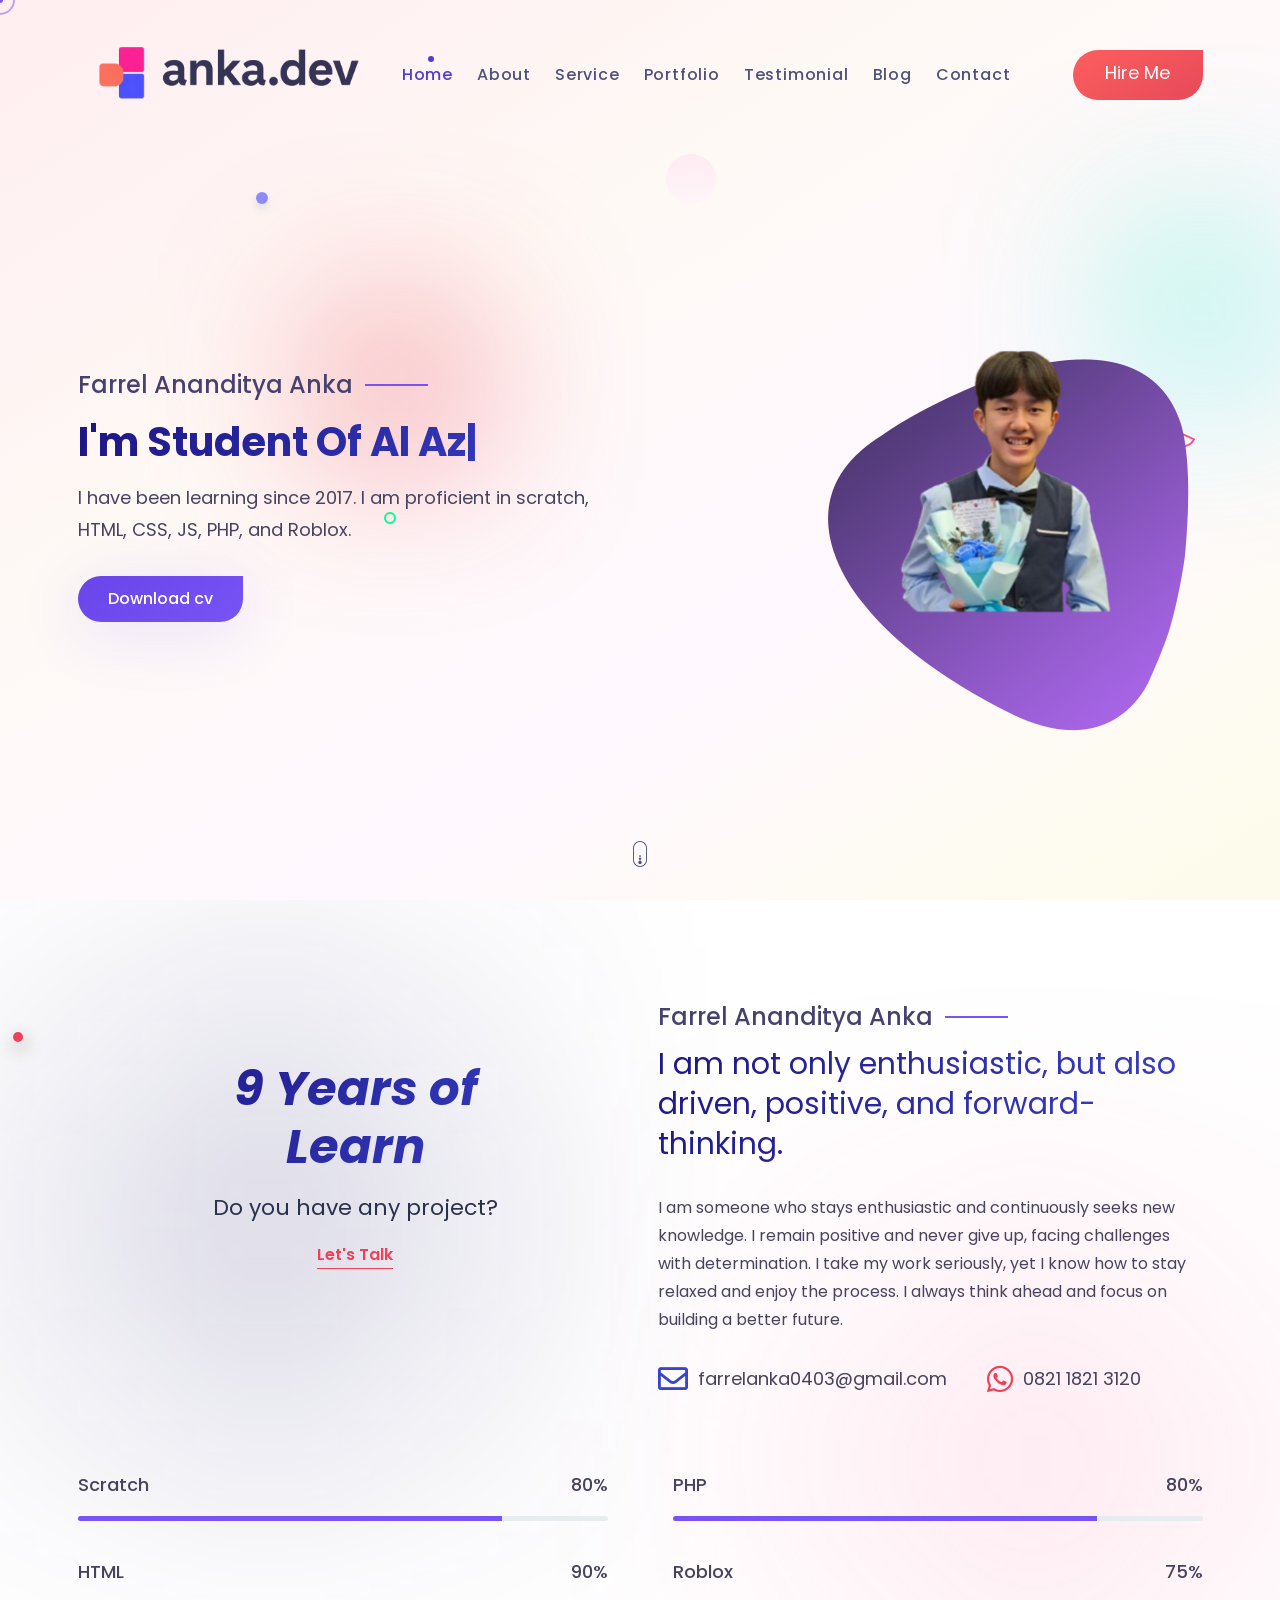
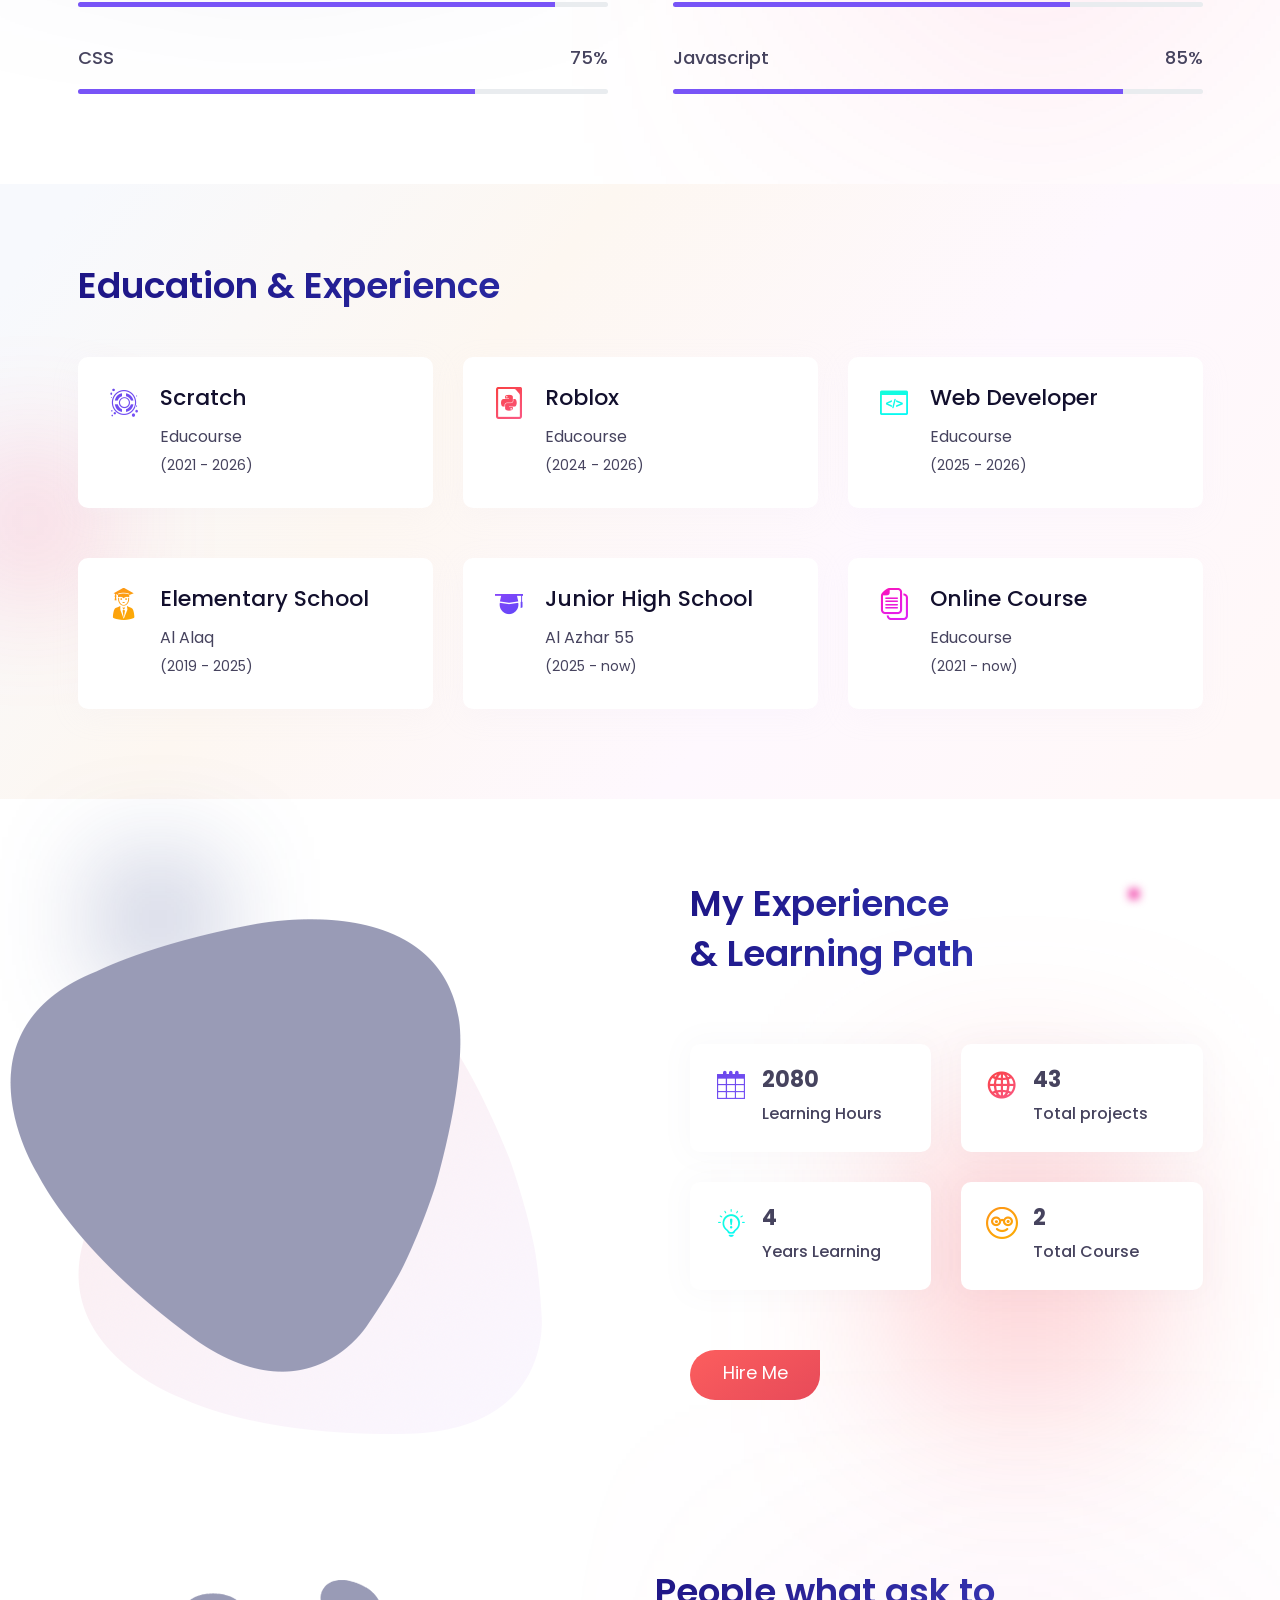
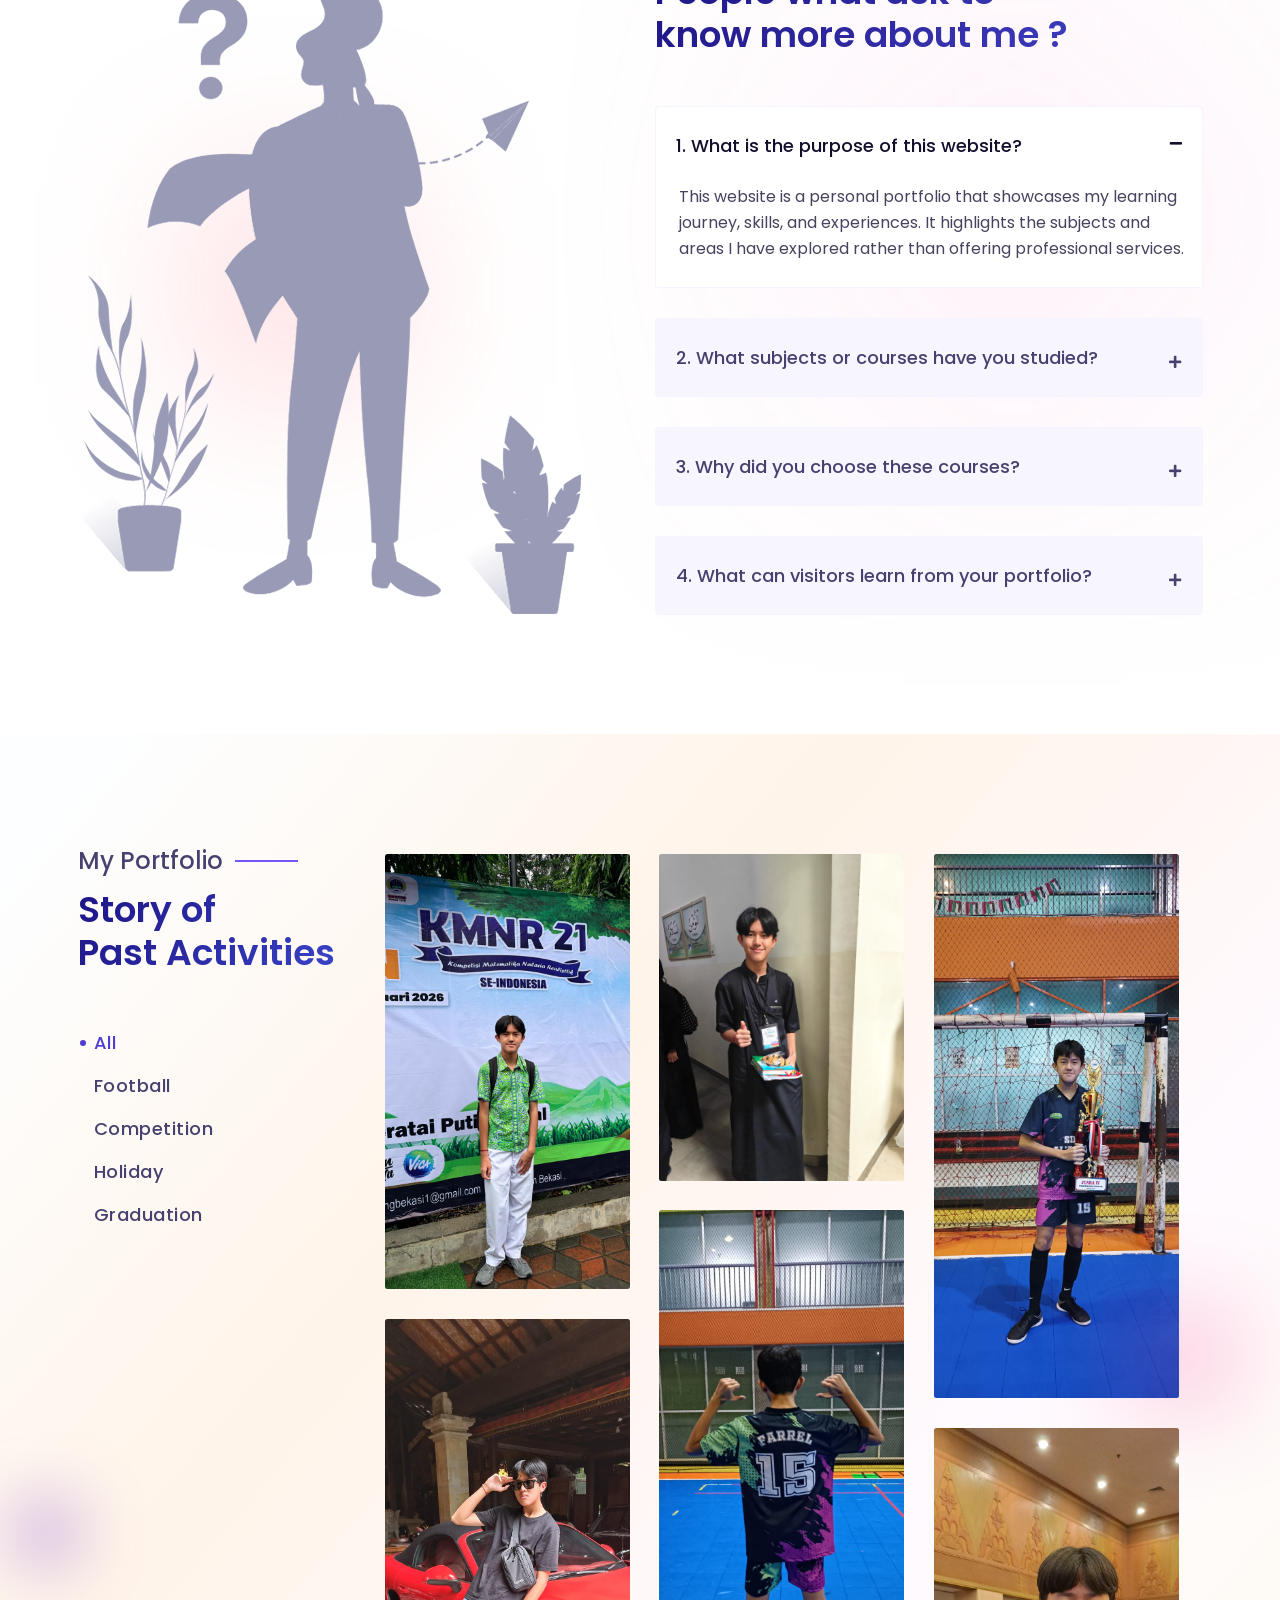
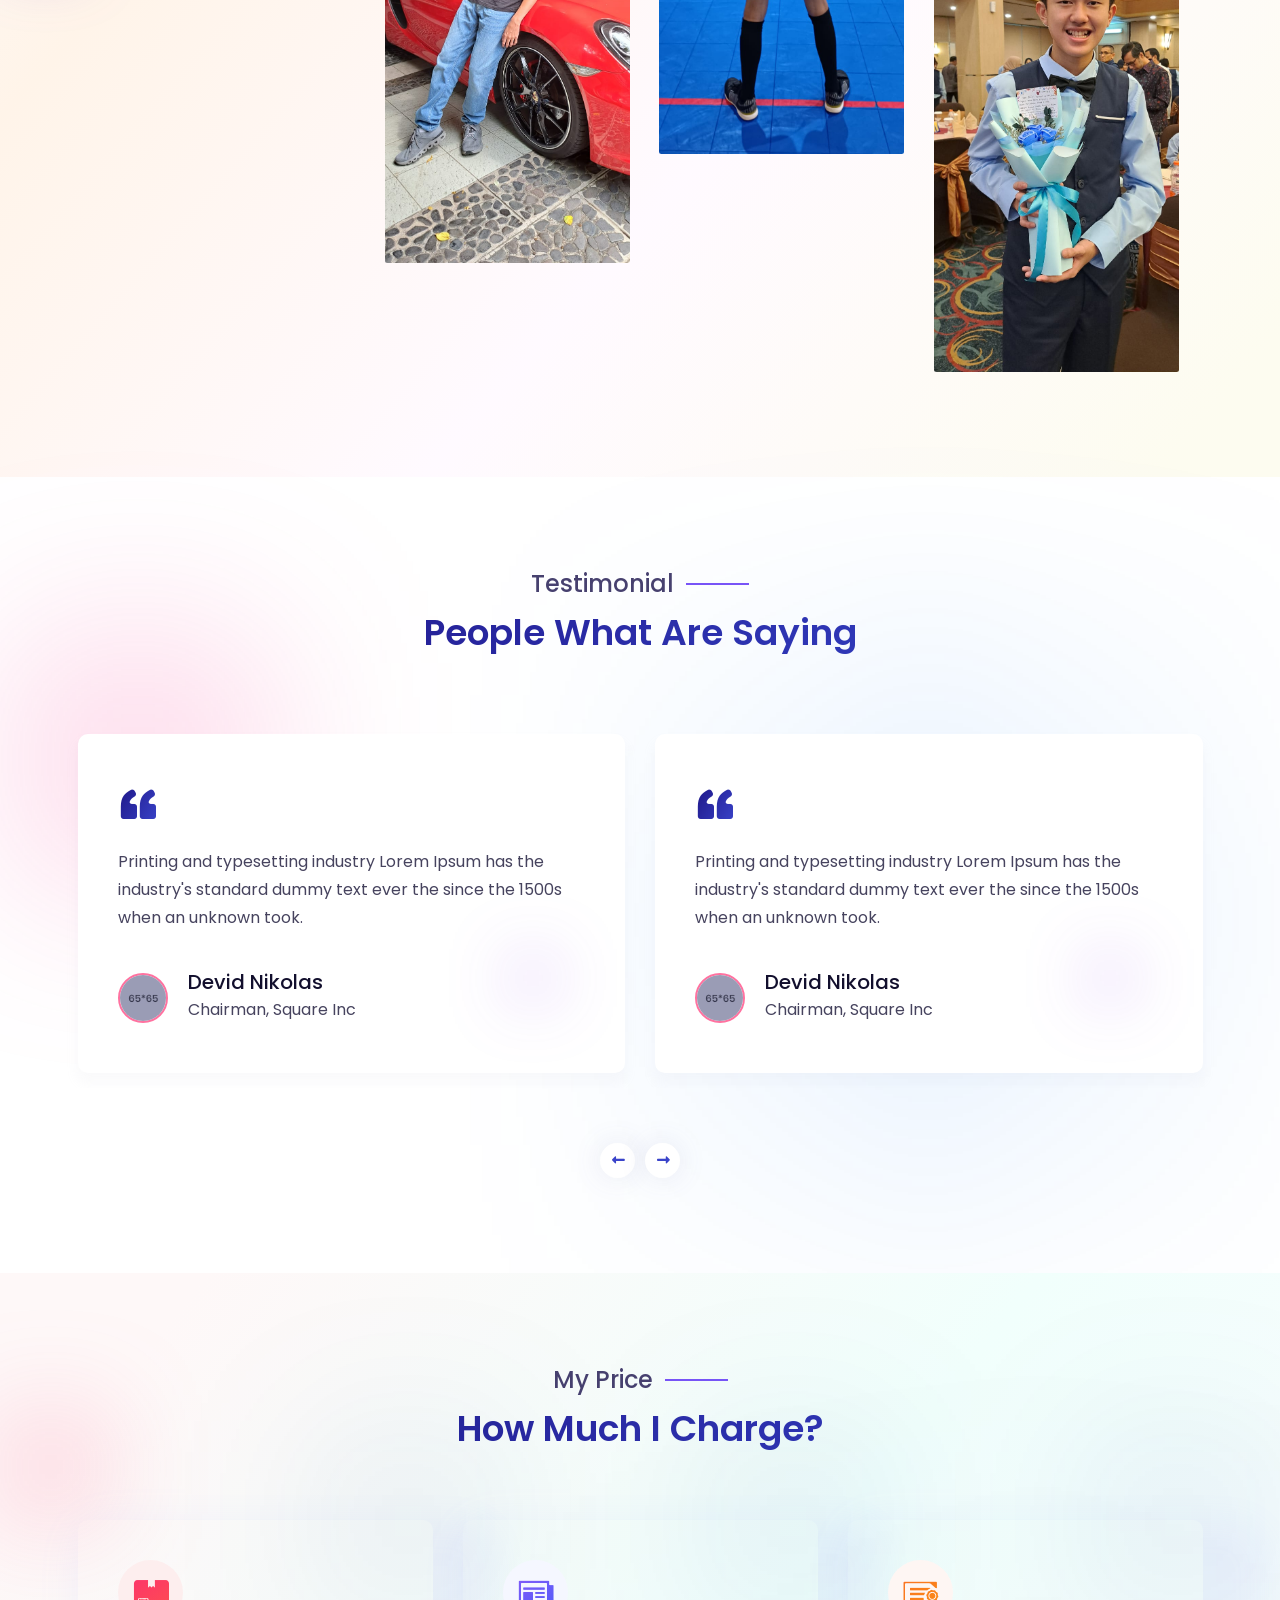
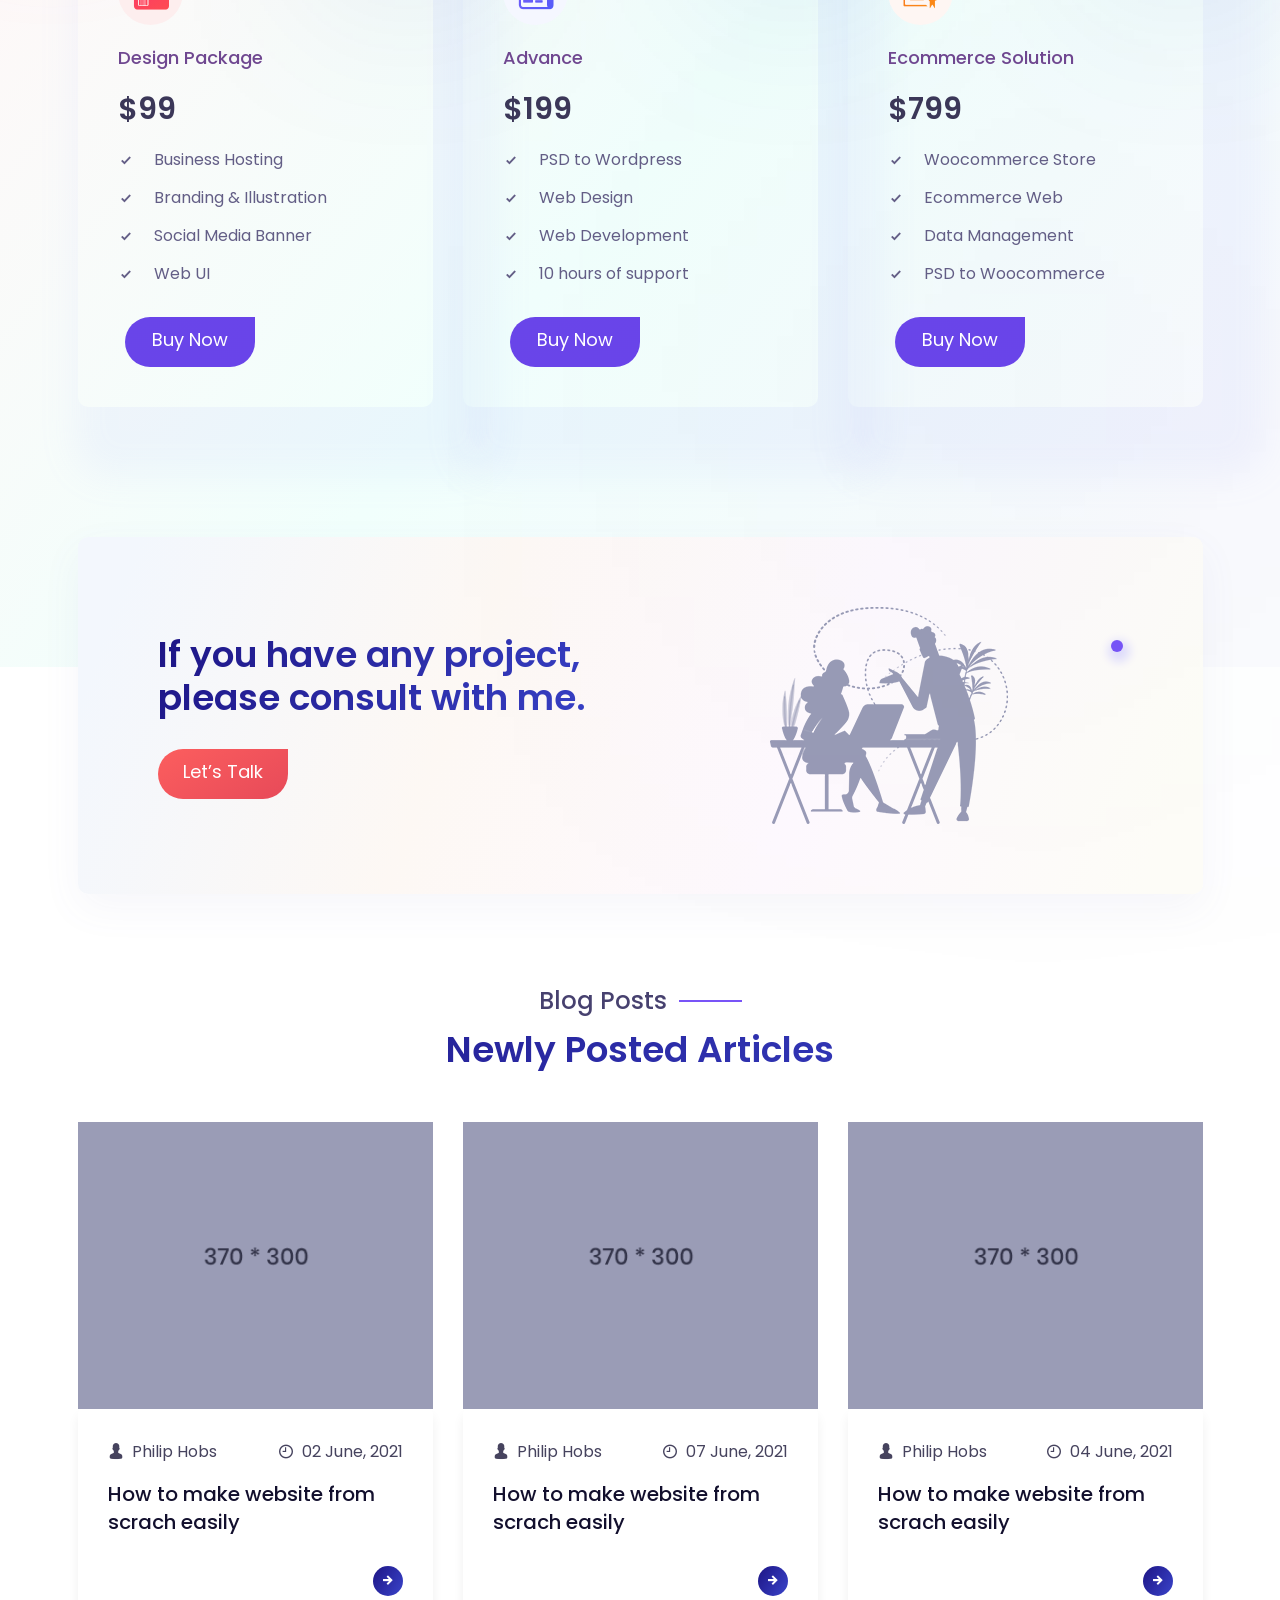
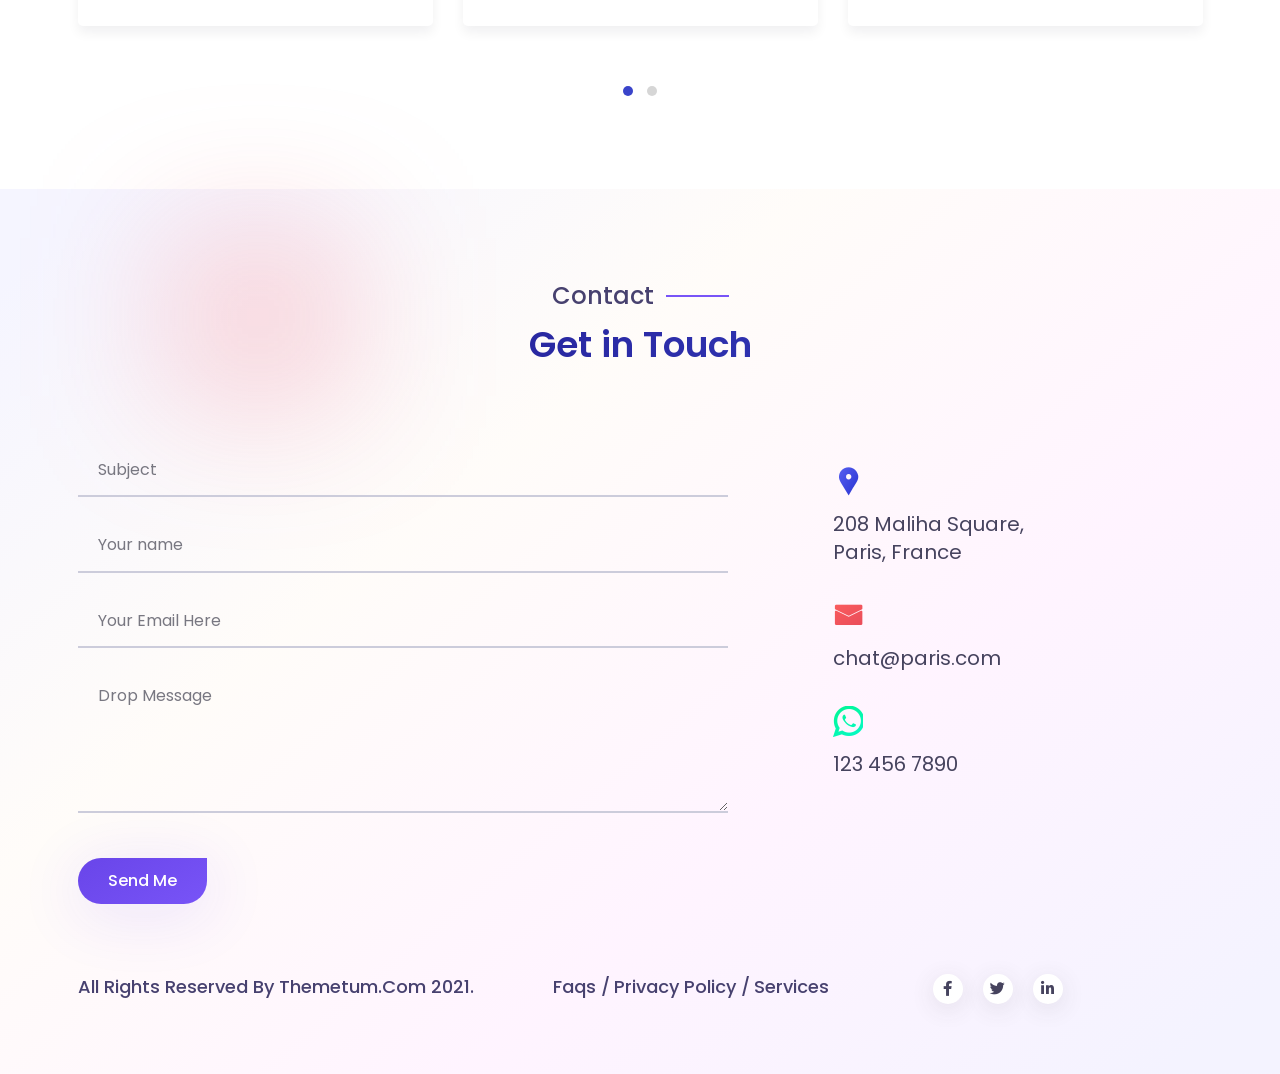
==== commit facbb2a6: "feat: add photos in portfolio section" ====
--- a/index.html
+++ b/index.html
@@ -124,7 +124,7 @@
 						<div class="col-md-6">	<!-- hero right img animation --> 	
 							<div class="hero-right wow fadeInUp" data-wow-duration=".6s" data-wow-delay=".6s">
 								<img src="img/hr-02.png" alt="" class="thumbnail" />
-								<img src="img/hr-01.png" alt="" class="thumbnail-2 mt-10" />
+								<img src="img/hero.png" alt="" class="thumbnail-2 mt-10 ps-5" style="width: 250px; margin-left: 75px; margin-top: 47px;" />
 							</div>
 						</div>	<!-- hero right img animation  end --> 
 					</div>
@@ -477,94 +477,94 @@
 					<h2 class="site-tl wow fadeInUp" data-wow-duration=".5s" data-wow-delay=".4s">
 						Story of 
 						<br>
-						Past Works
+						Past Activities
 					</h2>
 				</div>			
 				<ul class="col list-unstyled list-inline mb-0 text-uppercase work_menu" id="menu-filter">
 					<li class="list-inline-item"><a class="active" data-filter="*">All</a></li>
-					<li class="list-inline-item"><a class="" data-filter=".seo">UI Design</a></li>
-					<li class="list-inline-item"><a class="" data-filter=".webdesign">Web design</a></li>
-					<li class="list-inline-item"><a class="" data-filter=".work">Package Design</a></li>
-					<li class="list-inline-item"><a class="" data-filter=".wordpress">Wordpress</a></li>
+					<li class="list-inline-item"><a class="" data-filter=".football">Football</a></li>
+					<li class="list-inline-item"><a class="" data-filter=".competition">Competition</a></li>
+					<li class="list-inline-item"><a class="" data-filter=".holiday">Holiday</a></li>
+					<li class="list-inline-item"><a class="" data-filter=".graduation">Graduation</a></li>
 				</ul>		
 			</div> <!-- end portfolio menu -->
 			<div class="col-md-9"> <!-- portfolio img -->
 				<div class="container"> <!-- container -->
 					<div class="row mt-4 work-filter">
-						<div class="col-md-4 work_item work wordpress">
-							<a href="img/portfolio/1.png" class="img-zoom">
+						<div class="col-md-4 work_item work competition">
+							<a href="img/portfolio/competition.jpeg" class="img-zoom">
 								<div class="work_box">
 									<div class="work_img">
-										<img src="img/portfolio/1.png" class="img-fluid mx-auto d-block rounded" alt="work-img">
+										<img src="img/portfolio/competition.jpeg" class="img-fluid mx-auto d-block rounded" alt="work-img">
 									</div>
 									<div class="work_detail">
-										<p class="mb-2">Category</p>
-										<h4 class="mb-0">Project Title</h4>
+										<p class="mb-2">Competition</p>
+										<h4 class="mb-0">Math Competition</h4>
 									</div>
 								</div>
 							</a>
 						</div> <!-- end col-4 -->
-						<div class="col-md-4 work_item webdesign wordpress">
-							<a href="img/portfolio/2.png" class="img-zoom">
+						<div class="col-md-4 work_item competition">
+							<a href="img/portfolio/competition-2.jpeg" class="img-zoom">
 								<div class="work_box">
 									<div class="work_img">
-										<img src="img/portfolio/2.png" class="img-fluid mx-auto d-block rounded" alt="work-img">
+										<img src="img/portfolio/competition-2.jpeg" class="img-fluid mx-auto d-block rounded" alt="work-img">
 									</div>
 									<div class="work_detail">
-										<p class="mb-2">Category</p>
-										<h4 class="mb-0">Project Title</h4>
+										<p class="mb-2">Competition</p>
+										<h4 class="mb-0">MHQ Competition</h4>
 									</div>
 								</div>
 							</a>
 						</div> <!-- end col-4 -->
-						<div class="col-md-4 work_item webdesign seo wordpress">
-							<a href="img/portfolio/3.png" class="img-zoom">
+						<div class="col-md-4 work_item competition football">
+							<a href="img/portfolio/football.jpeg" class="img-zoom">
 								<div class="work_box">
 									<div class="work_img">
-										<img src="img/portfolio/3.png" class="img-fluid mx-auto d-block rounded" alt="work-img">
+										<img src="img/portfolio/football.jpeg" class="img-fluid mx-auto d-block rounded" alt="work-img">
 									</div>
 									<div class="work_detail">
-										<p class="mb-2">Category</p>
-										<h4 class="mb-0">Project Title</h4>
+										<p class="mb-2">Football Competition</p>
+										<h4 class="mb-0">Champions of Local Football Tournament</h4>
 									</div>
 								</div>
 							</a>
 						</div> <!-- end col-4 -->
-						<div class="col-md-4 work_item work wordpress">
-							<a href="img/portfolio/4.png" class="img-zoom">
+						<div class="col-md-4 work_item football">
+							<a href="img/portfolio/football-2.jpeg" class="img-zoom">
 								<div class="work_box">
 									<div class="work_img">
-										<img src="img/portfolio/4.png" class="img-fluid mx-auto d-block rounded" alt="work-img">
+										<img src="img/portfolio/football-2.jpeg" class="img-fluid mx-auto d-block rounded" alt="work-img">
 									</div>
 									<div class="work_detail">
-										<p class="mb-2">Category</p>
-										<h4 class="mb-0">Project Title</h4>
+										<p class="mb-2">Football</p>
+										<h4 class="mb-0">My Jersey Number</h4>
 									</div>
 								</div>
 							</a>
 						</div> <!-- end col-4 -->
-						<div class="col-md-4 work_item webdesign wordpress">
-							<a href="img/portfolio/5.png" class="img-zoom">
+						<div class="col-md-4 work_item holiday">
+							<a href="img/portfolio/holiday.jpeg" class="img-zoom">
 								<div class="work_box">
 									<div class="work_img">
-										<img src="img/portfolio/5.png" class="img-fluid mx-auto d-block rounded" alt="work-img">
+										<img src="img/portfolio/holiday.jpeg" class="img-fluid mx-auto d-block rounded" alt="work-img">
 									</div>
 									<div class="work_detail">
-										<p class="mb-2">Category</p>
-										<h4 class="mb-0">Project Title</h4>
+										<p class="mb-2">Holiday</p>
+										<h4 class="mb-0">New Year Vacation</h4>
 									</div>
 								</div>
 							</a>
 						</div> <!-- end col-4 -->
-						<div class="col-md-4 work_item webdesign seo wordpress">
-							<a href="img/portfolio/6.png" class="img-zoom">
+						<div class="col-md-4 work_item graduation">
+							<a href="img/portfolio/graduation.jpeg" class="img-zoom">
 								<div class="work_box">
 									<div class="work_img">
-										<img src="img/portfolio/6.png" class="img-fluid mx-auto d-block rounded" alt="work-img">
+										<img src="img/portfolio/graduation.jpeg" class="img-fluid mx-auto d-block rounded" alt="work-img">
 									</div>
 									<div class="work_detail">
-										<p class="mb-2">Category</p>
-										<h4 class="mb-0">Project Title</h4>
+										<p class="mb-2">Graduation</p>
+										<h4 class="mb-0">Elementary School Graduation</h4>
 									</div>
 								</div>
 							</a>
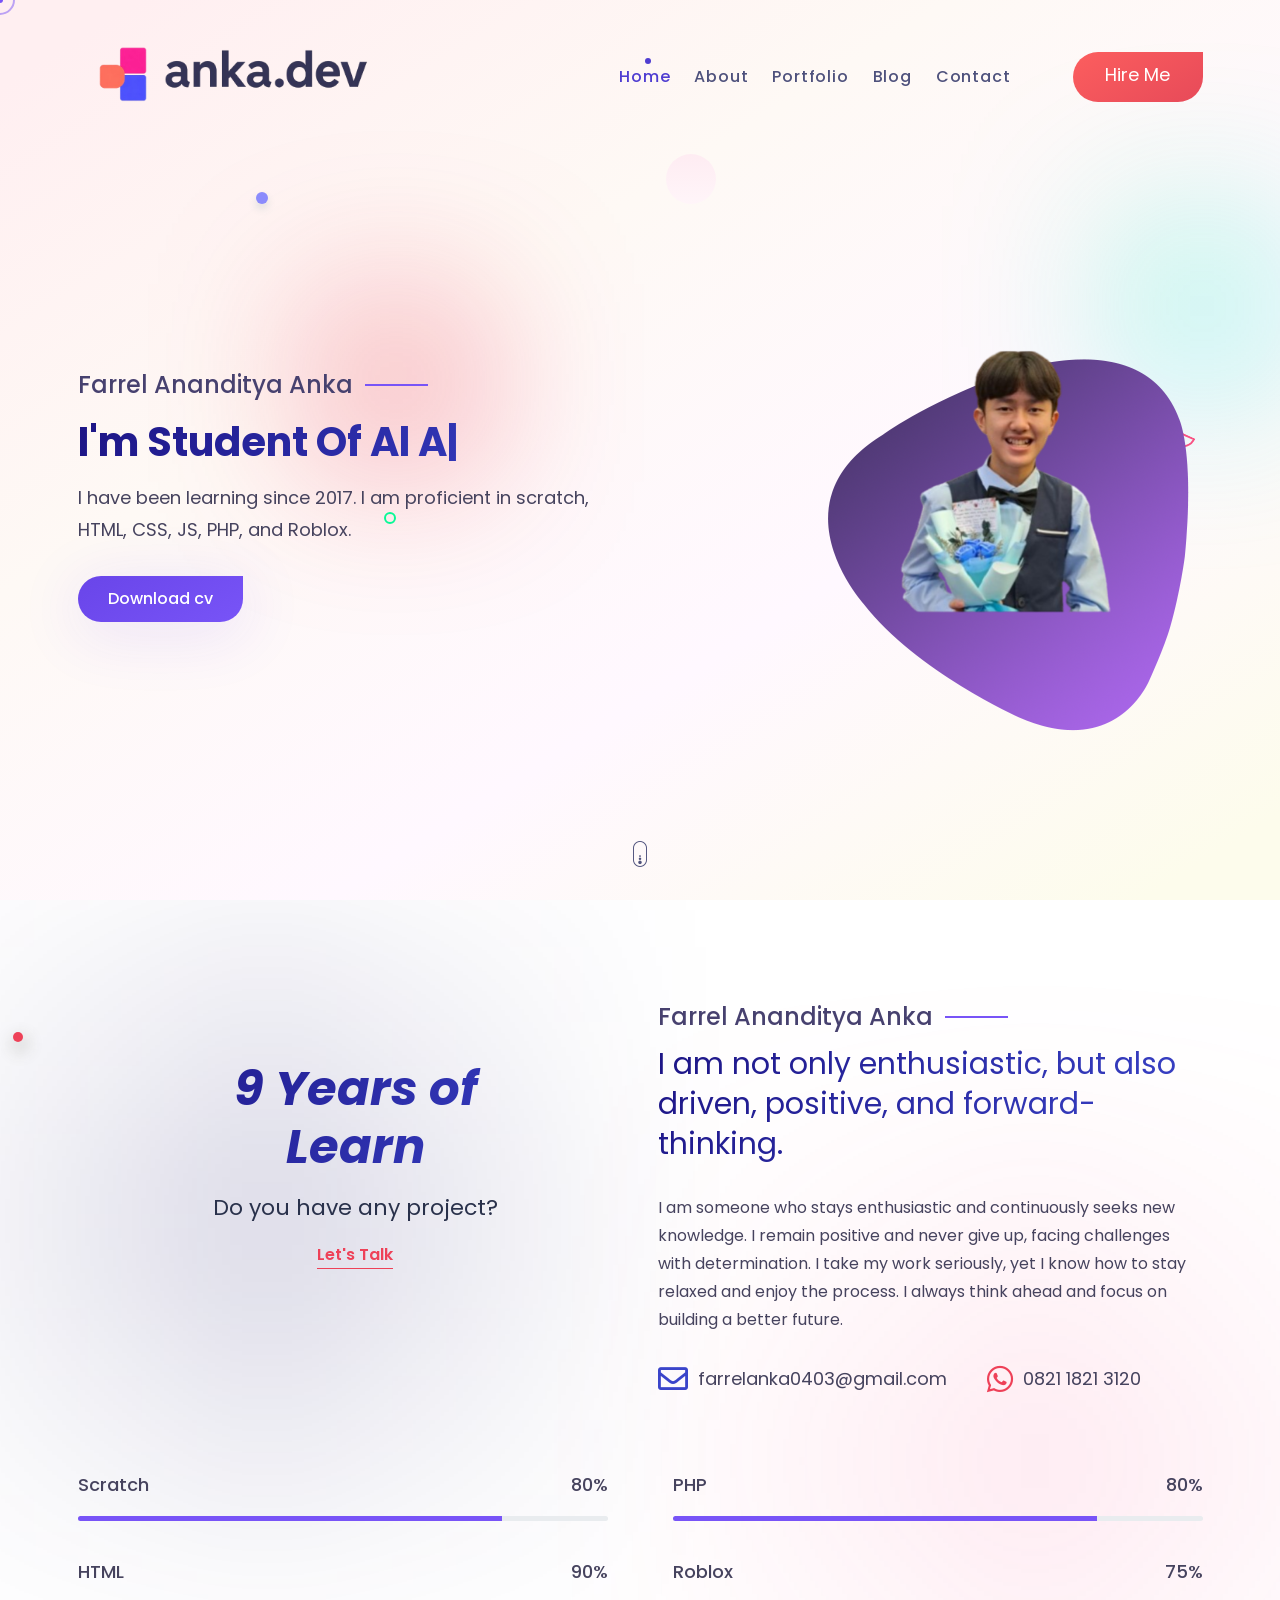
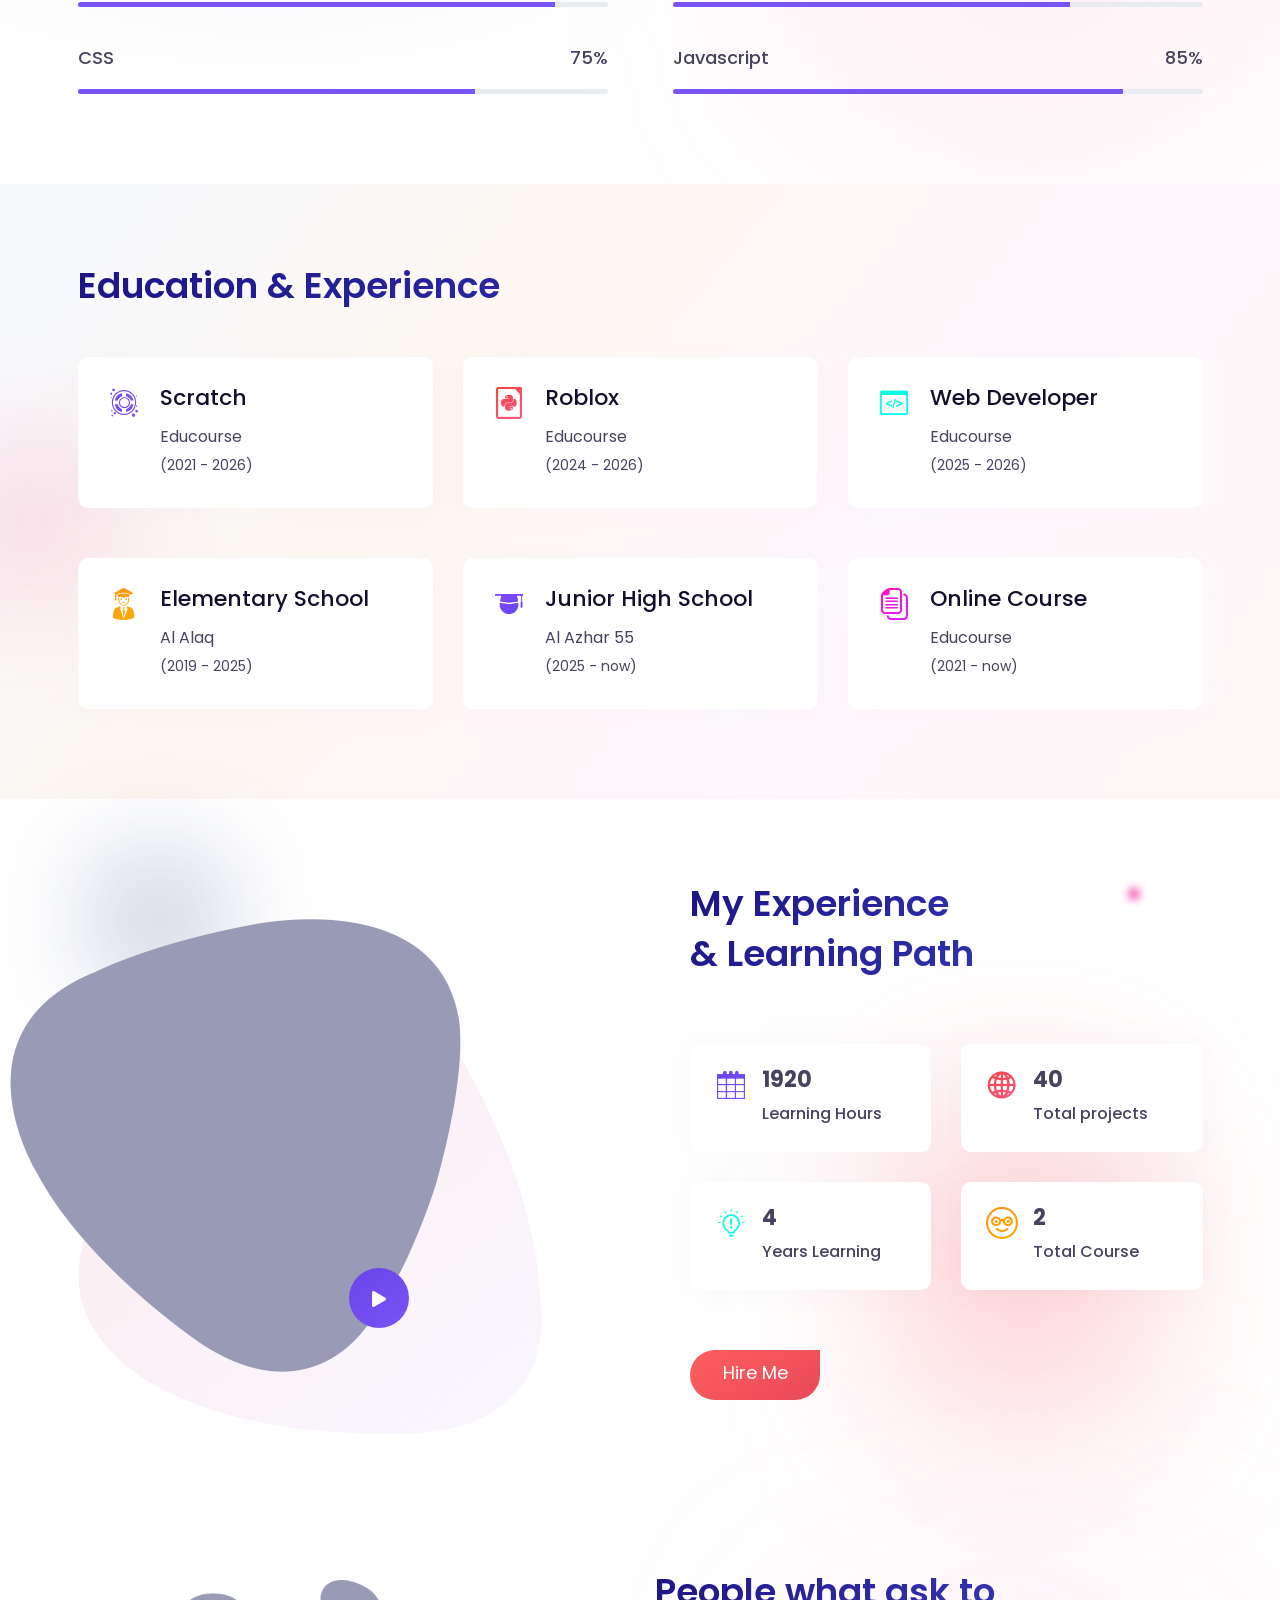
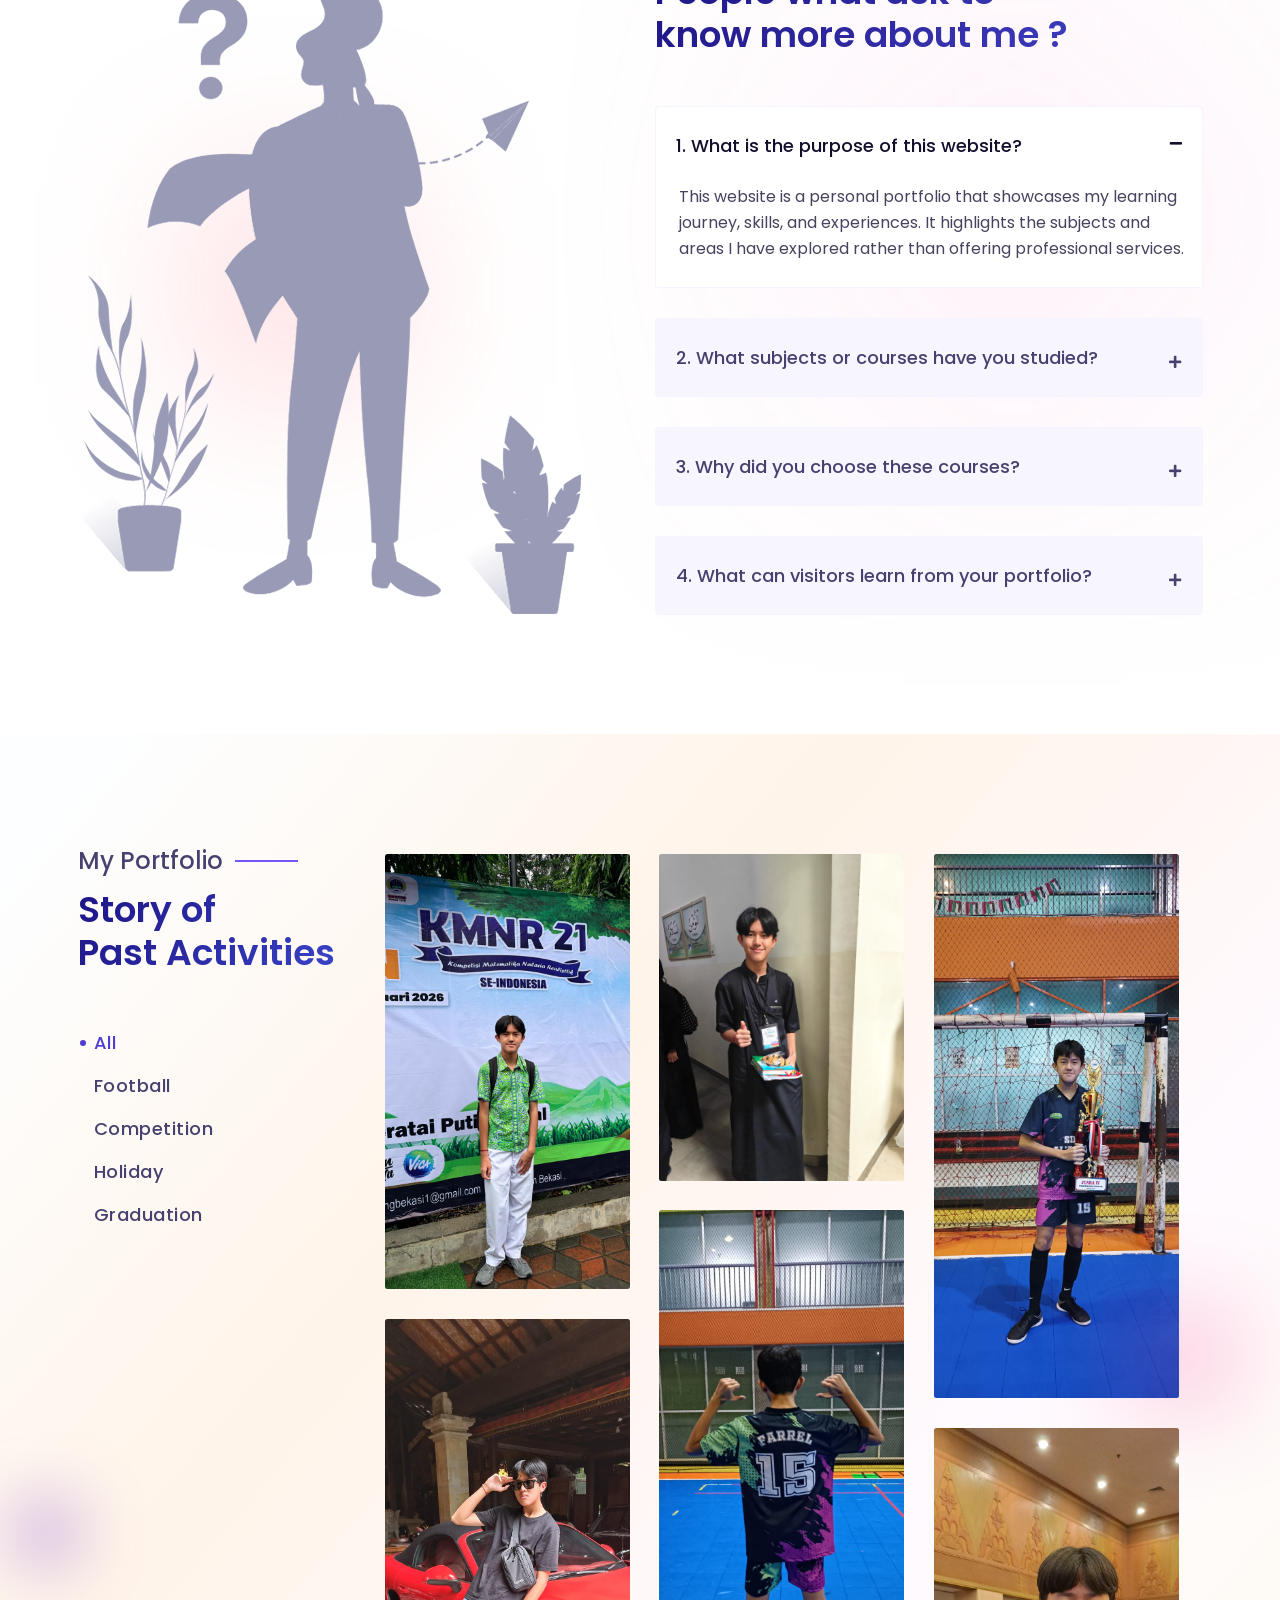
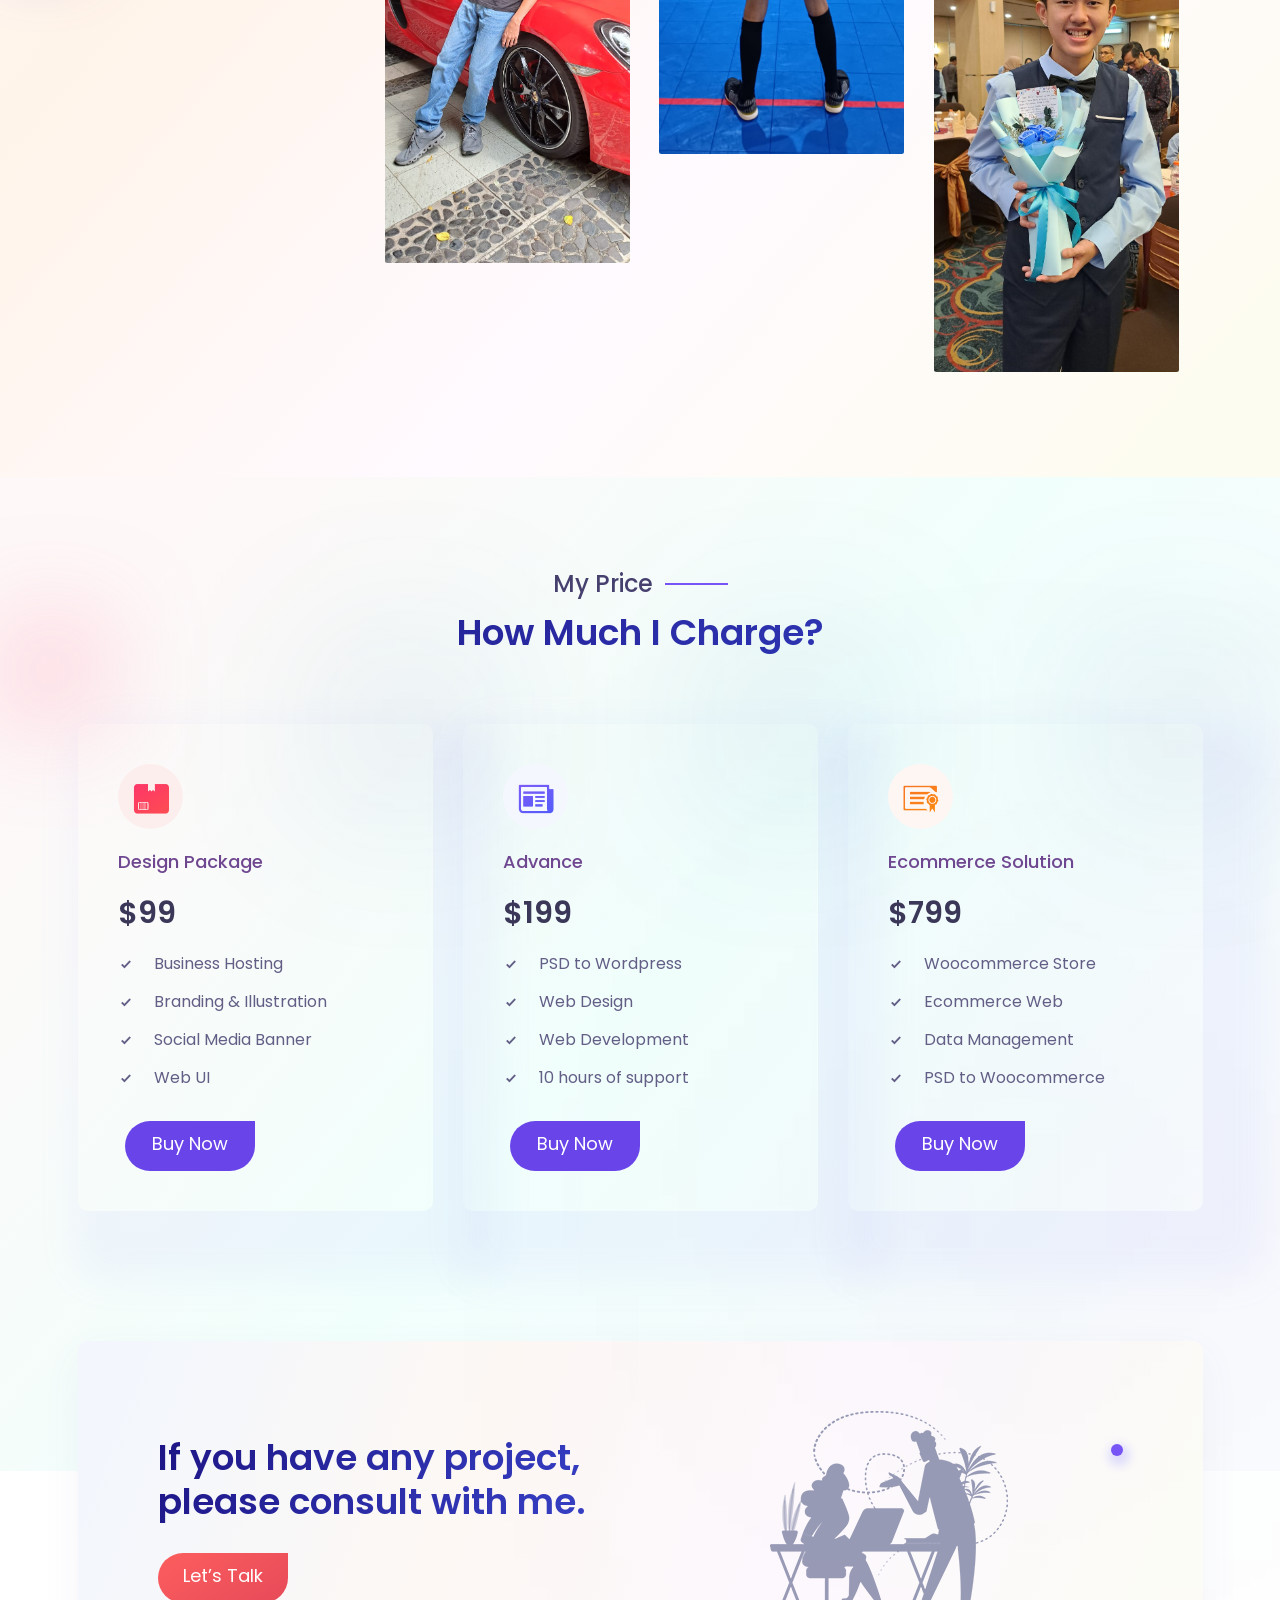
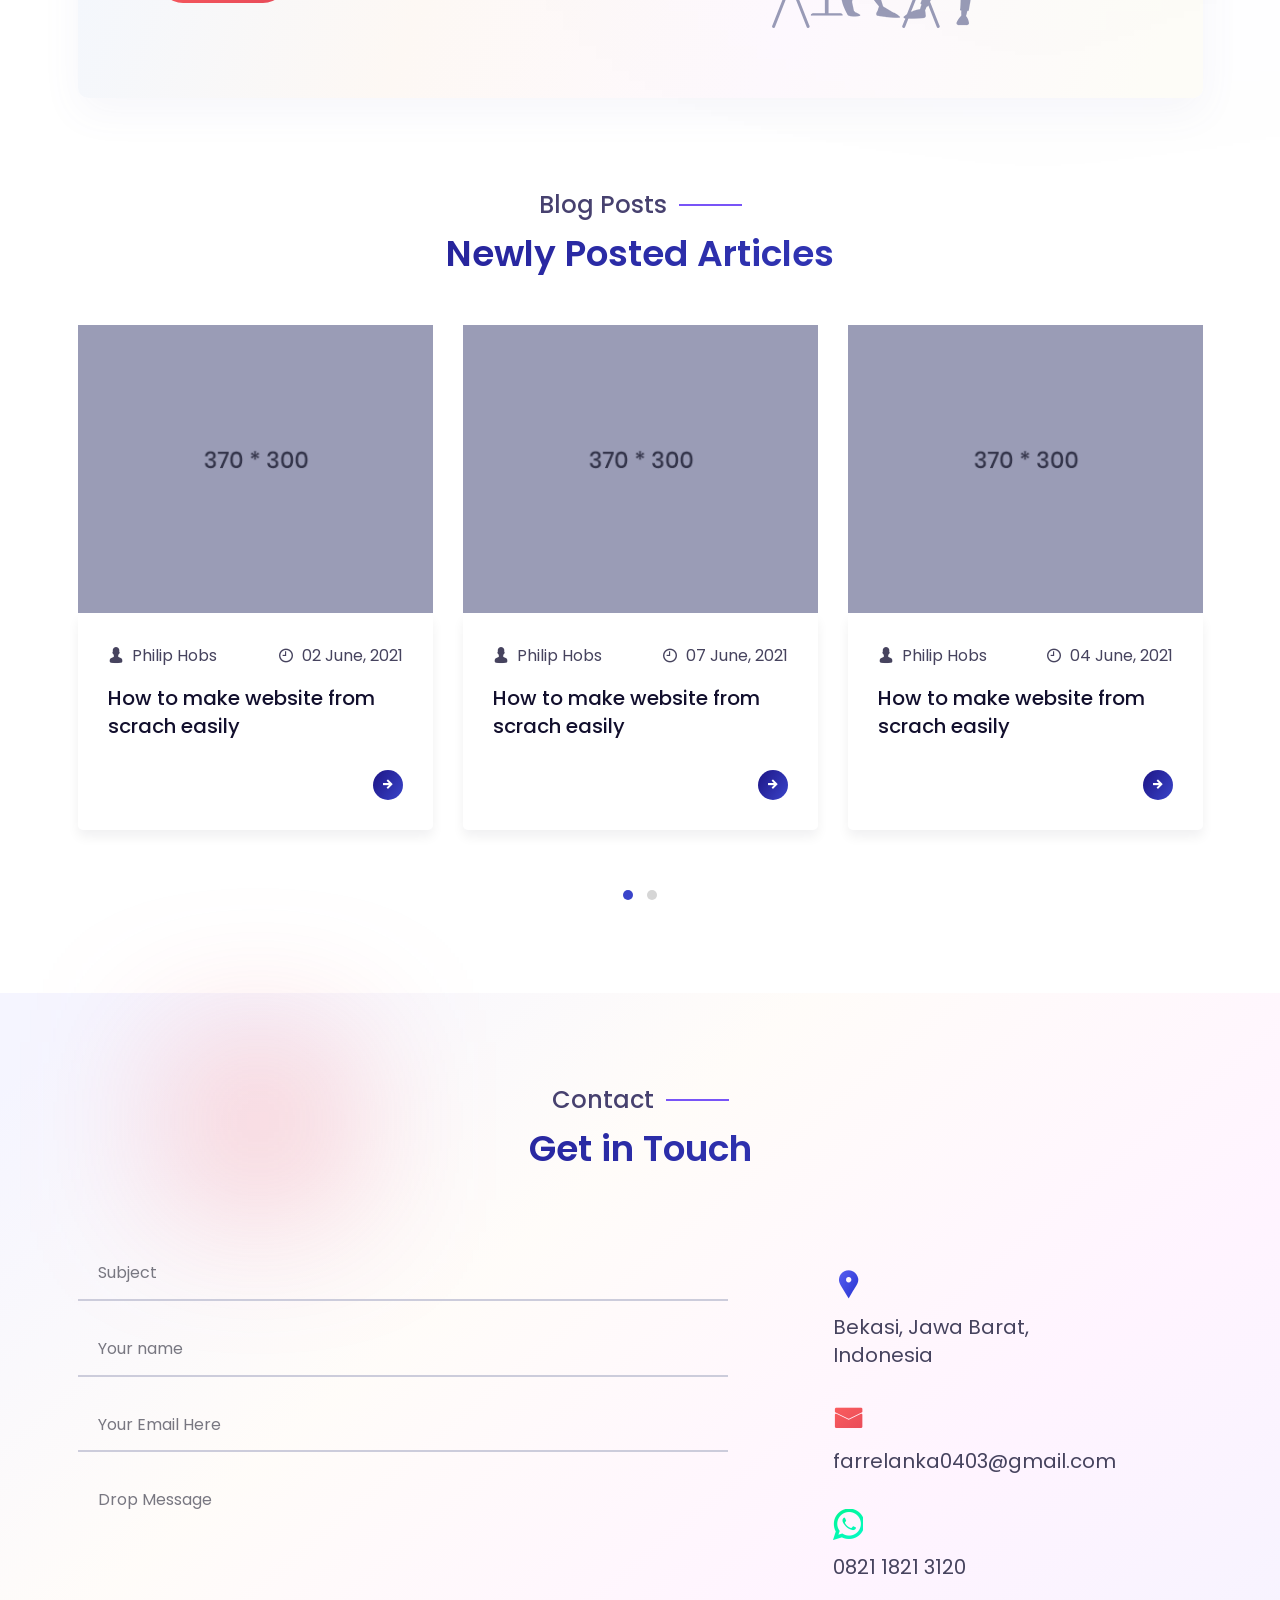
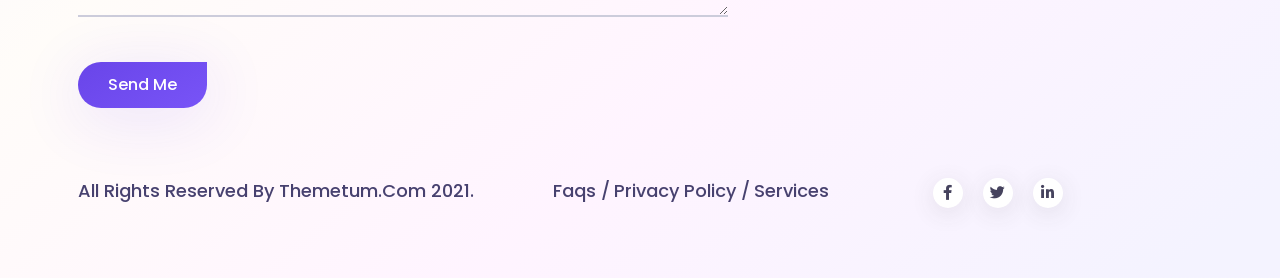
==== commit 877f95ee: "fix:repairs contact section" ====
--- a/index.html
+++ b/index.html
@@ -56,7 +56,7 @@
 			<!-- Logo --> 
 			<a href="index.html" class="navbar-brand pt-0 logo">
 				<span class="profile-image">
-					<img class="img-fluid profile_img" src="img/logo.png" title="I'm Devid" alt="">
+					<img class="img-fluid profile_img" src="img/logo.png" title="I'm Devid" alt="" style="width: 60%;">
 				</span>		
 			</a>  			
 			<!-- Logo End -->
@@ -68,9 +68,7 @@
 			  <ul class="navbar-nav ml-auto">
 					<li class="nav-item"><a class="nav-link smooth-scroll active" href="#home">Home</a></li>
 					<li class="nav-item"><a class="nav-link smooth-scroll" href="#about">About</a></li>
-					<li class="nav-item"><a class="nav-link smooth-scroll" href="#service">Service</a></li>
 					<li class="nav-item"><a class="nav-link smooth-scroll" href="#work">Portfolio</a></li>
-					<li class="nav-item"><a class="nav-link smooth-scroll" href="#feed">Testimonial</a></li>
 					<li class="nav-item"><a class="nav-link smooth-scroll" href="#blog">Blog</a></li>
 					<li class="nav-item"><a class="nav-link smooth-scroll" href="#contact">Contact</a></li>
 			  </ul>
@@ -577,68 +575,7 @@
 </section>
 		<!-- End Project Area -->
 		
-		<!-- Start Feedback
-		============================================= -->
-		<div id="feed" class="feedback-area de-padding">
-			<div class="container"> <!-- start container -->
-				<div class="site-title text-center">
-					<span class="top-title wow fadeInUp" data-wow-duration=".5s" data-wow-delay=".5s">
-						Testimonial
-					</span>
-					<h2 class="site-tl wow fadeInUp" data-wow-duration=".5s" data-wow-delay=".7s">
-						People What Are Saying 
-					</h2>
-				</div> <!-- end section title -->
-				<div class="feedback-wpr feed-sldr owl-carousel owl-theme"> <!-- start feedback-wpr -->
-					<div class="feedback-box">
-						<div class="feedback-pc">
-							<i class="icofont-quote-left"></i>
-						</div>
-						<p>
-							Printing and typesetting industry Lorem Ipsum has the industry's standard dummy text ever the since the 1500s when an unknown took.
-						</p>
-						<div class="feedback-desc">
-							<img src="img/client/1.jpg" alt="audiobook maker">
-							<div class="feedback-bio">
-								<h5 class="fz-20 l-h-1">Devid Nikolas</h5>
-								<span class="fz-16 l-h-1">Chairman, Square Inc</span>
-							</div>
-						</div>
-					</div> <!-- end single feedback -->
-					<div class="feedback-box">
-						<div class="feedback-pc">
-							<i class="icofont-quote-left"></i>
-						</div>
-						<p>
-							Printing and typesetting industry Lorem Ipsum has the industry's standard dummy text ever the since the 1500s when an unknown took.
-						</p>
-						<div class="feedback-desc">
-							<img src="img/client/2.jpg" alt="audiobook maker">
-							<div class="feedback-bio">
-								<h5 class="fz-20 l-h-1">Devid Nikolas</h5>
-								<span class="fz-16 l-h-1">Chairman, Square Inc</span>
-							</div>
-						</div>
-					</div> <!-- end single feedback -->
-					<div class="feedback-box">
-						<div class="feedback-pc">
-							<i class="icofont-quote-left"></i>
-						</div>
-						<p>
-							Printing and typesetting industry Lorem Ipsum has the industry's standard dummy text ever the since the 1500s when an unknown took.
-						</p>
-						<div class="feedback-desc">
-							<img src="img/client/3.jpg" alt="audiobook maker">
-							<div class="feedback-bio">
-								<h5 class="fz-20 l-h-1">Devid Nikolas</h5>
-								<span class="fz-16 l-h-1">Chairman, Square Inc</span>
-							</div>
-						</div>
-					</div> <!-- end single feedback -->
-				</div> <!-- end feedback-wpr -->
-			</div> <!-- end container -->
-		</div>
-		<!-- End Feedback -->
+		
 		
 		<!-- Start Pricing
 		============================================= -->
@@ -937,9 +874,9 @@
 										<i class="icofont-google-map"></i>
 									</div>
 									<p class="mb-0 mt-10">
-										208 Maliha Square, 
+										Bekasi, Jawa Barat,
 										<br />
-										Paris, France
+										Indonesia
 									</p>
 								</div>
 							</li>
@@ -949,7 +886,7 @@
 										<i class="icofont-envelope"></i>
 									</div>
 									<p class="mb-0 mt-10">
-										chat@paris.com
+										farrelanka0403@gmail.com
 									</p>
 								</div>
 							</li>
@@ -959,7 +896,7 @@
 										<i class="icofont-brand-whatsapp"></i>
 									</div>
 									<p class="mb-0 mt-10">
-										123 456 7890
+										0821 1821 3120
 									</p>
 								</div>
 							</li>
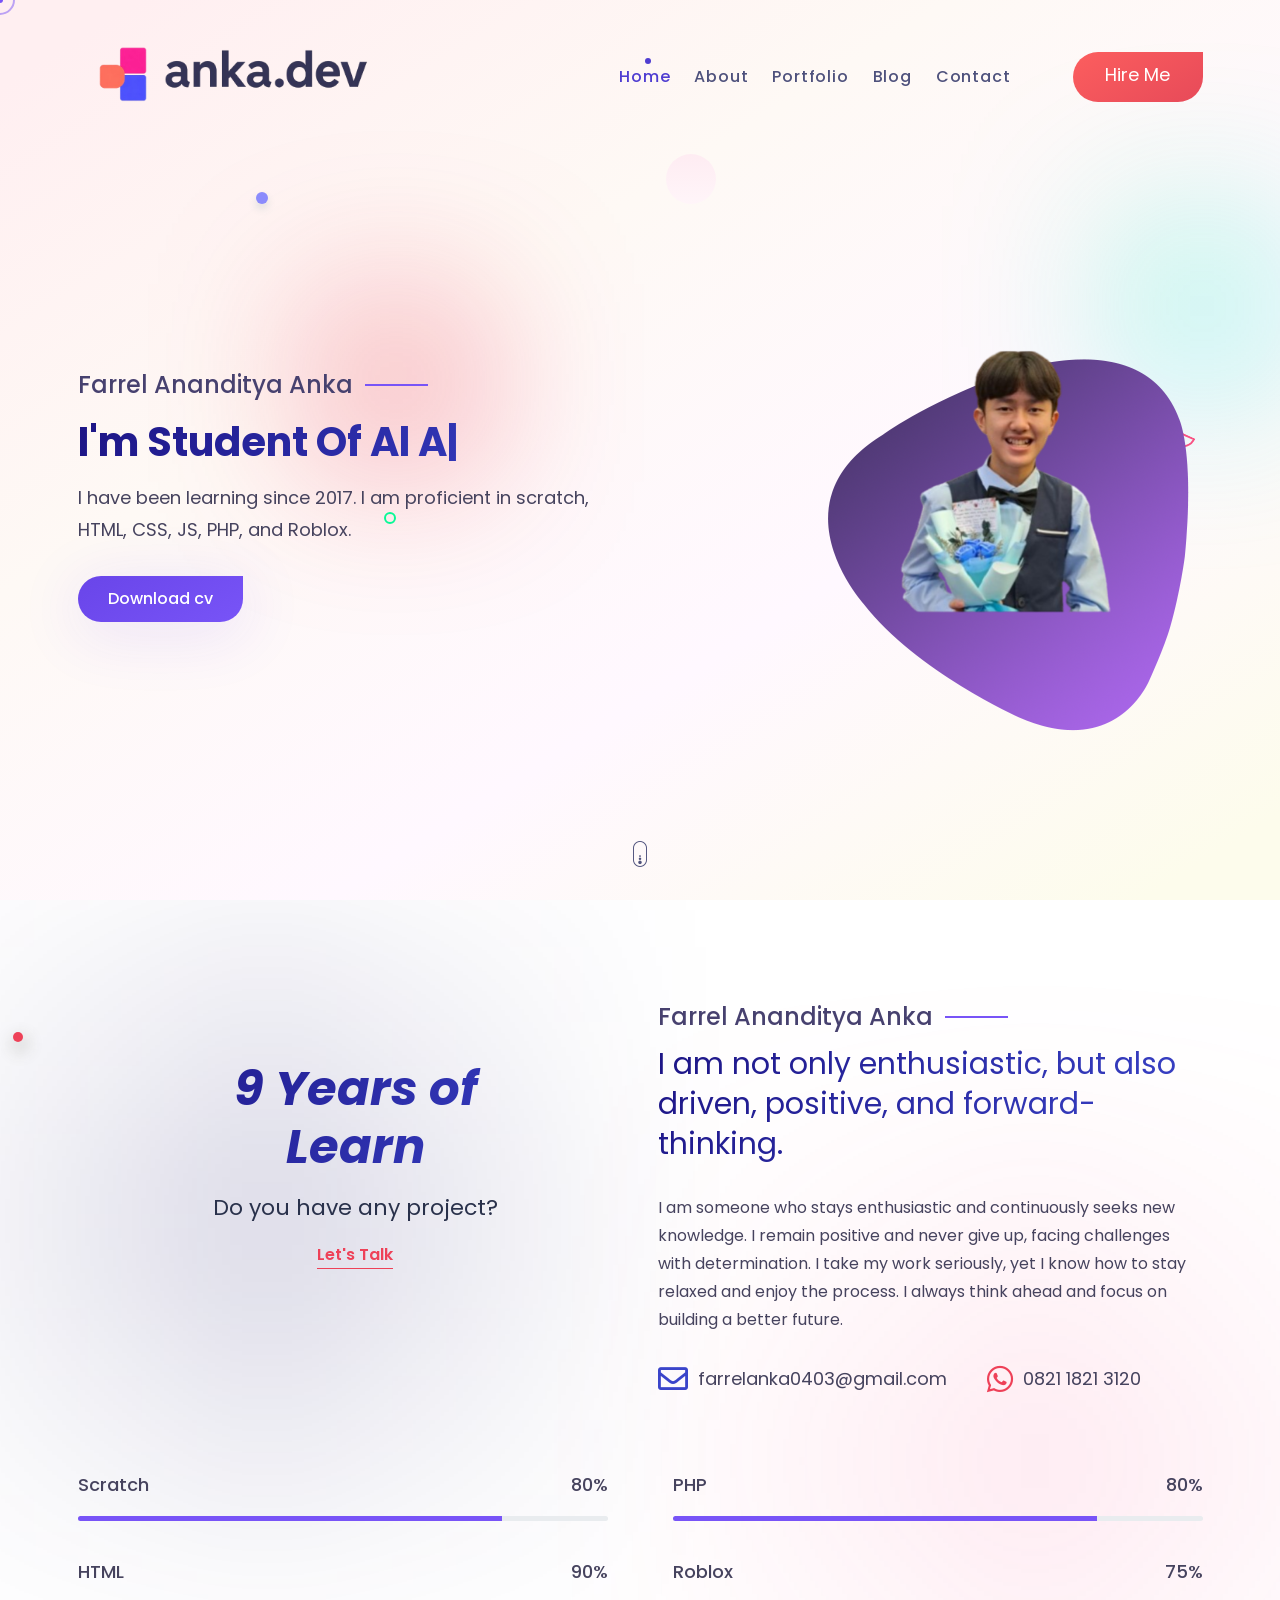
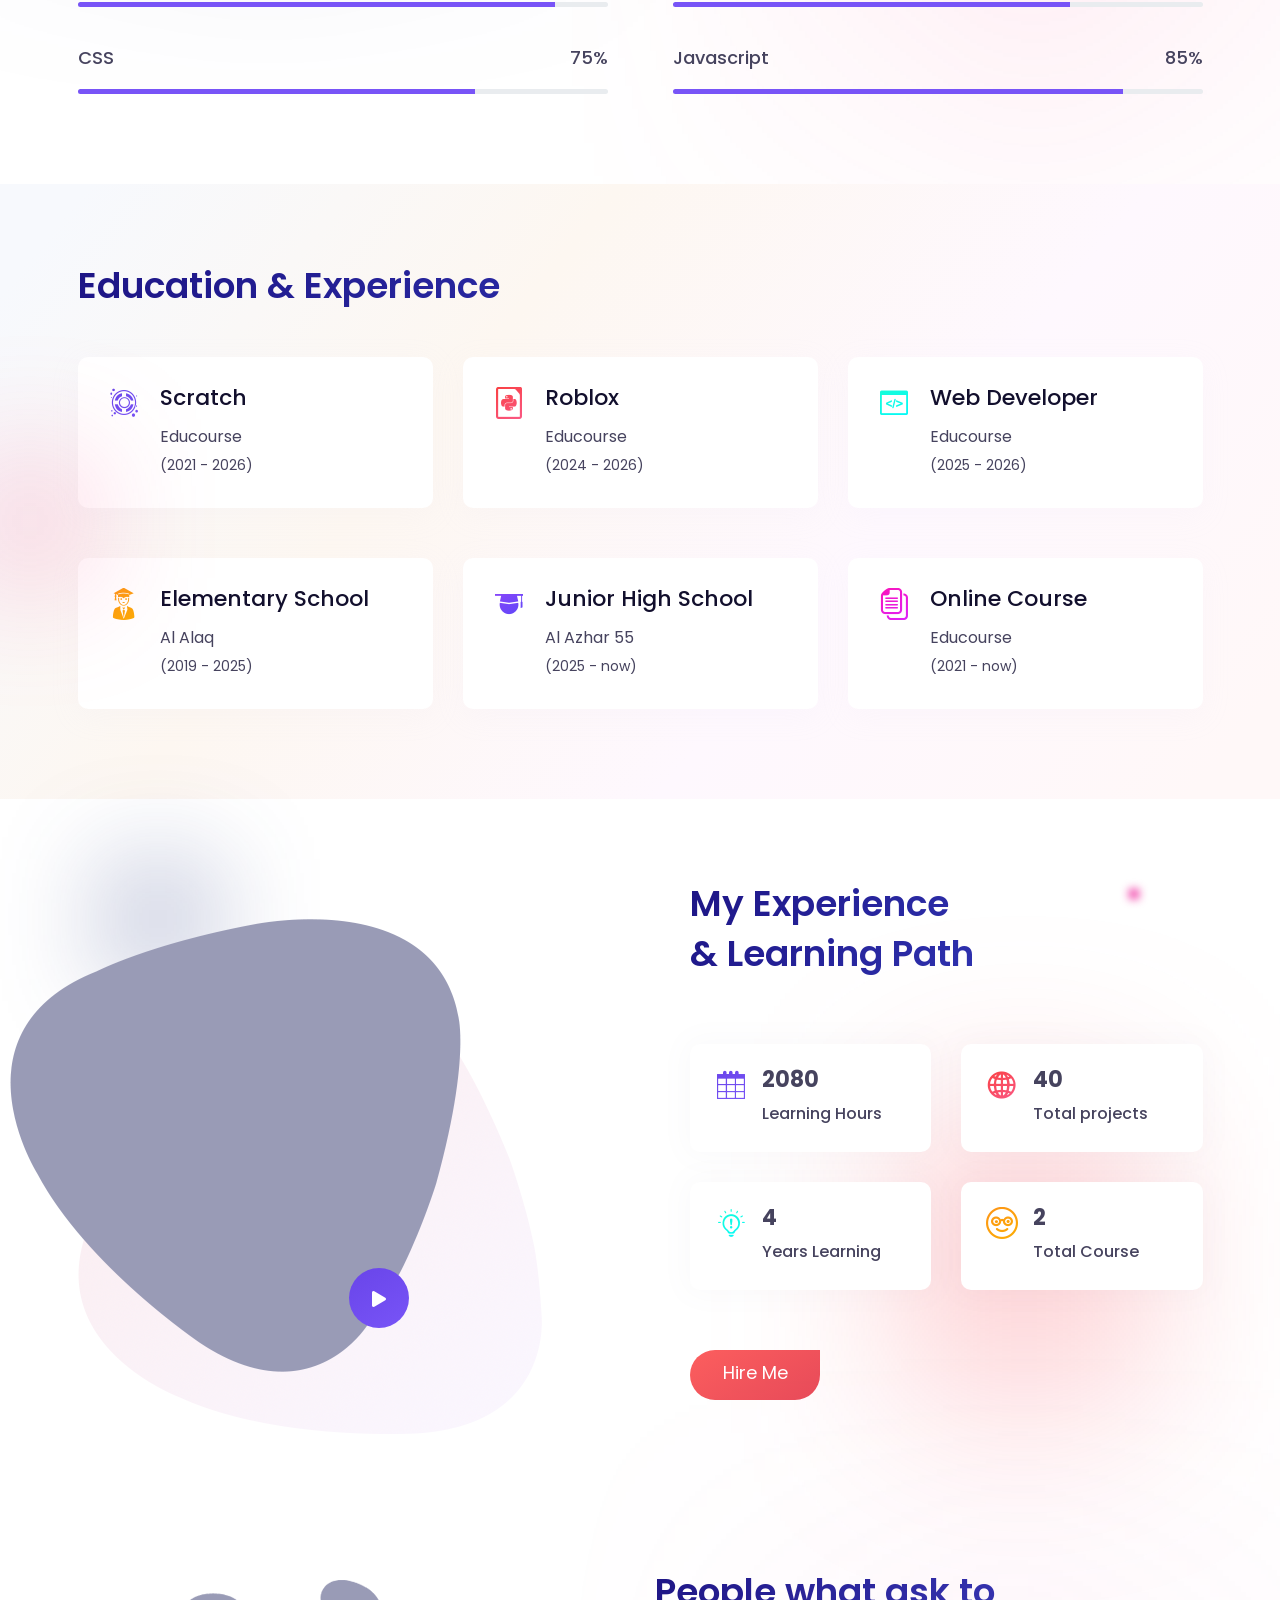
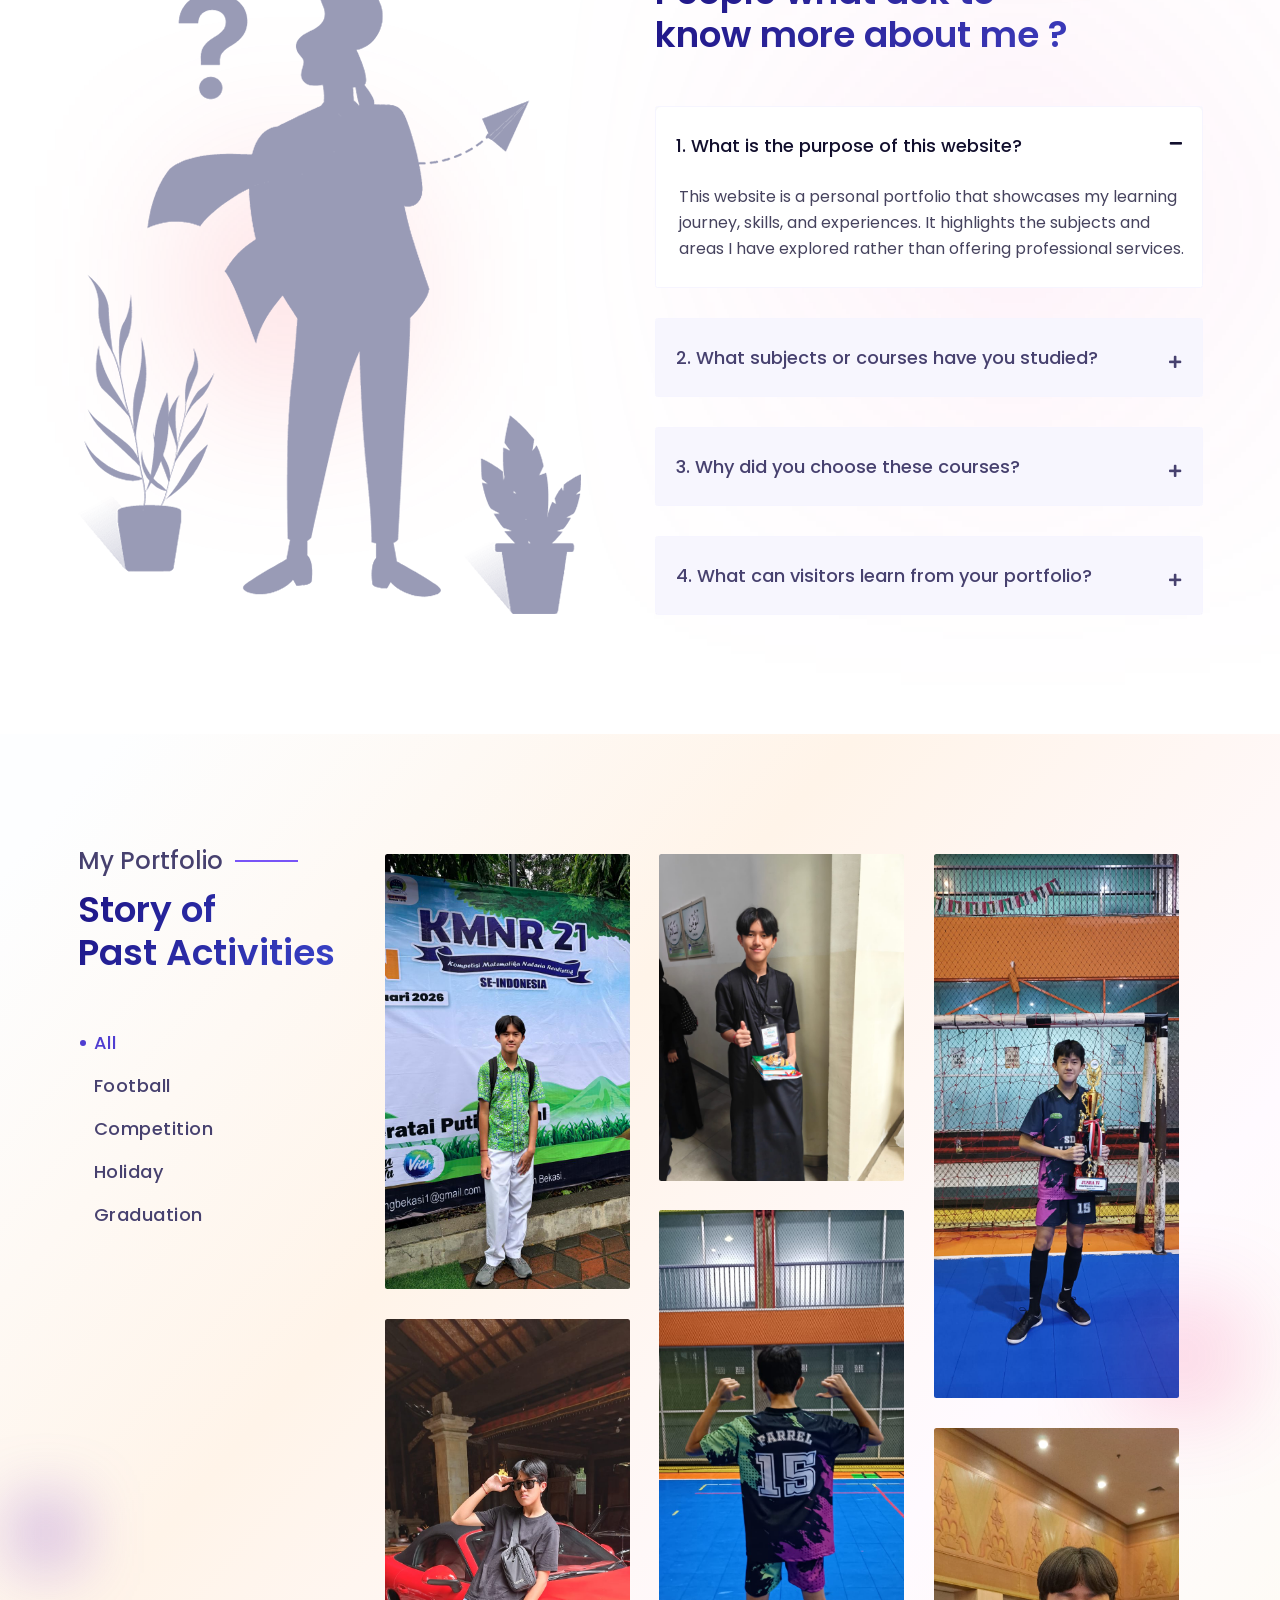
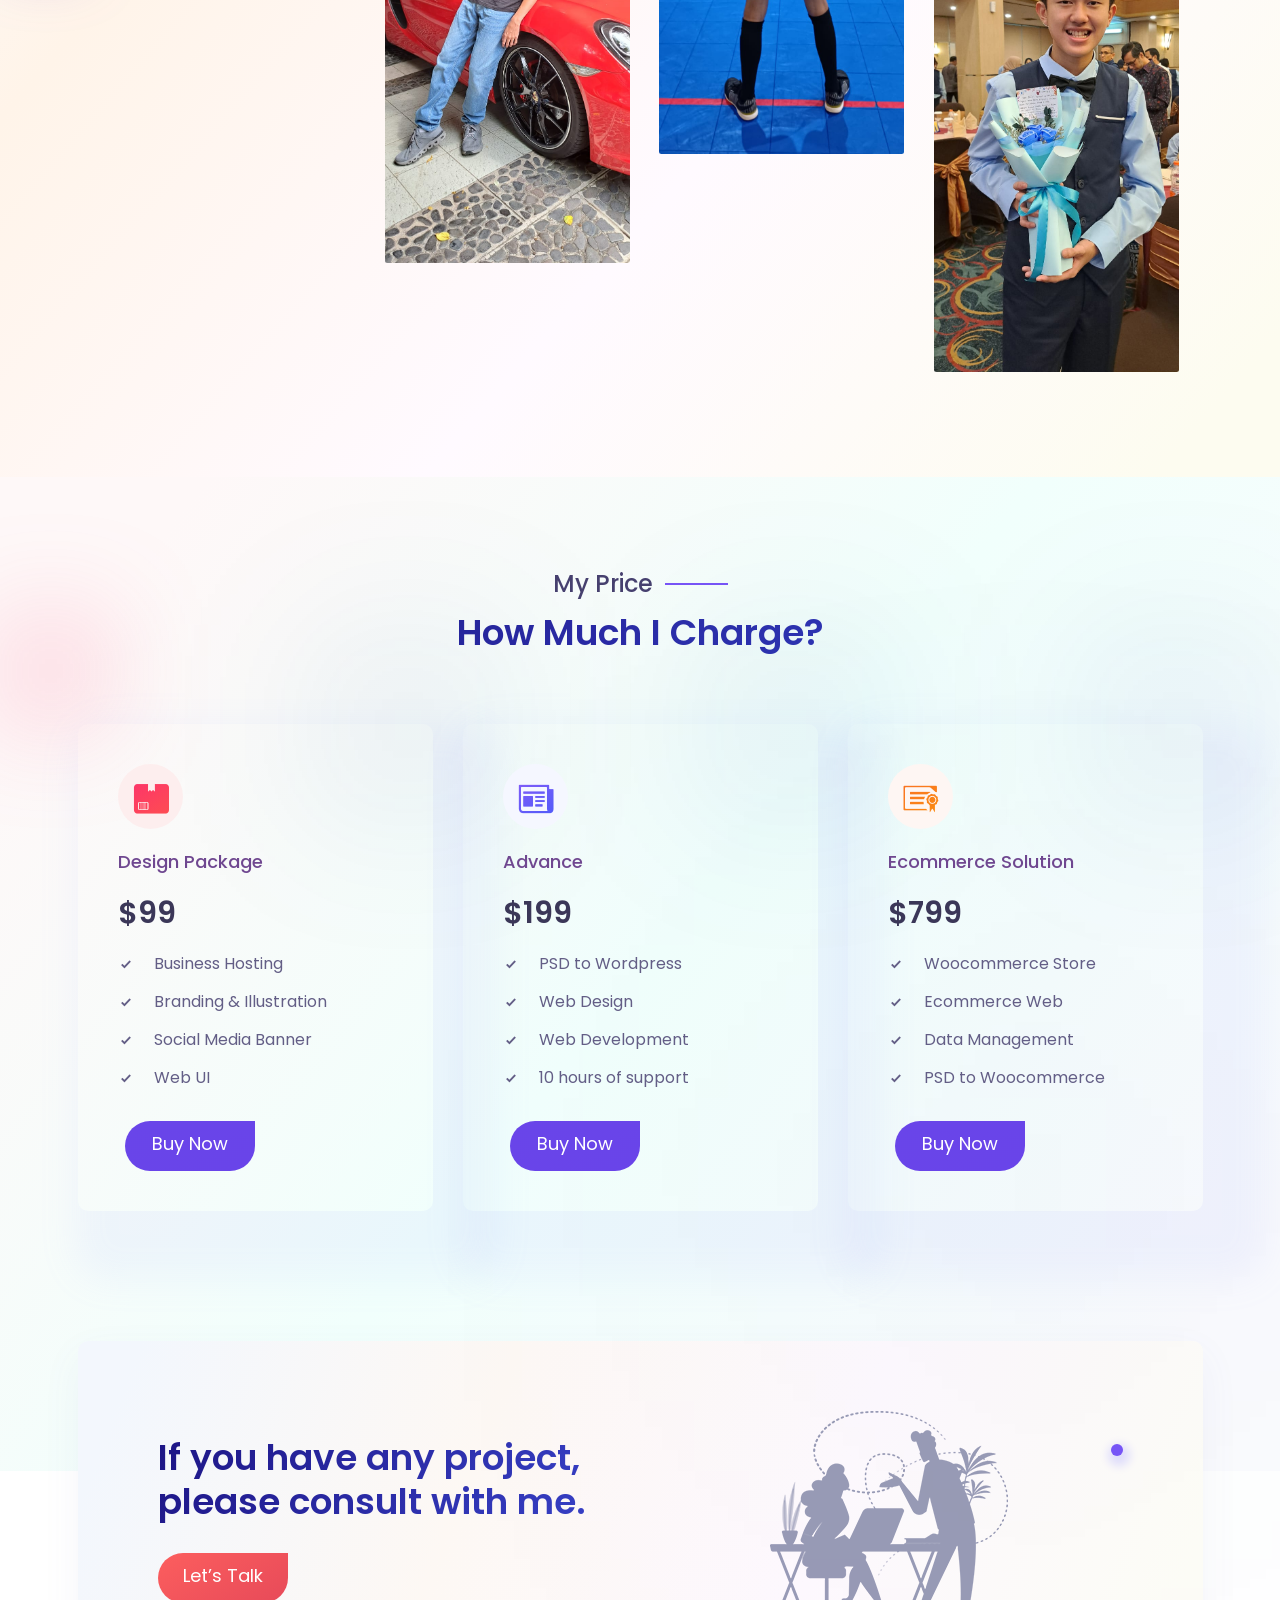
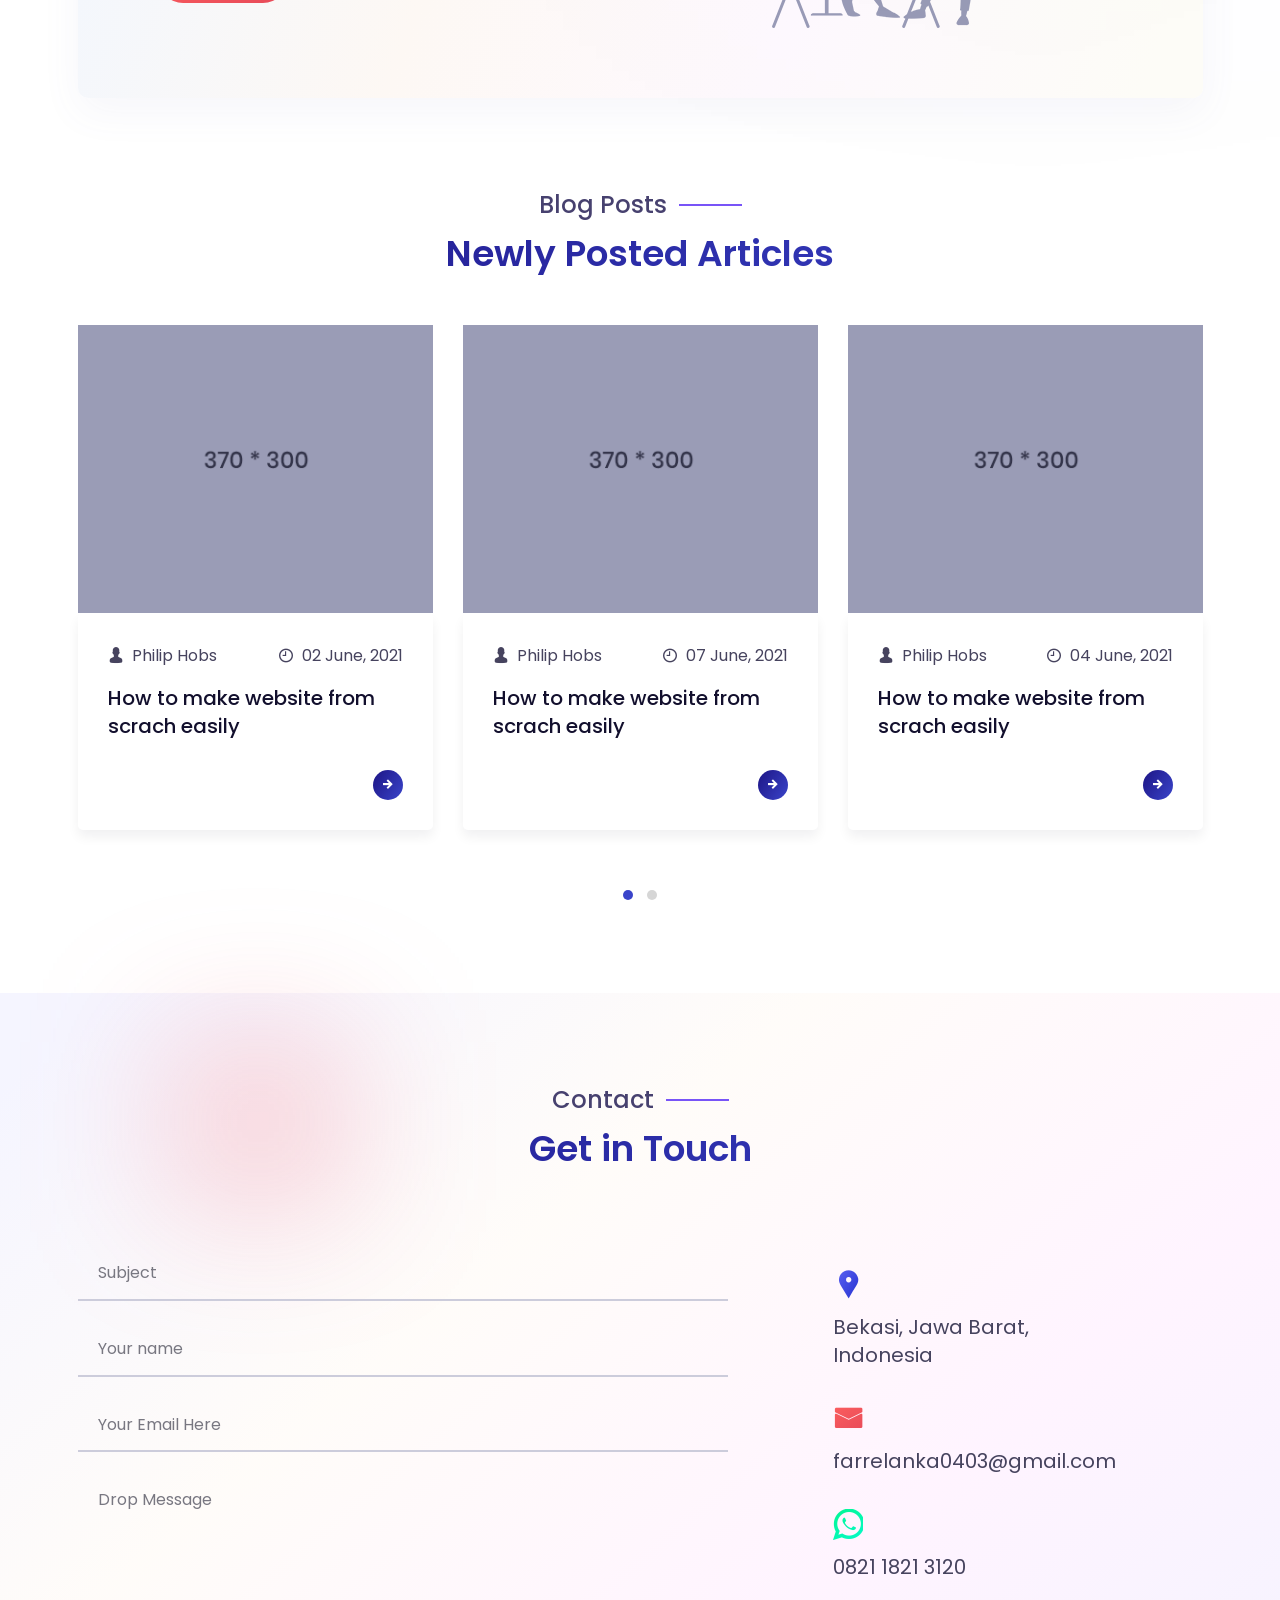
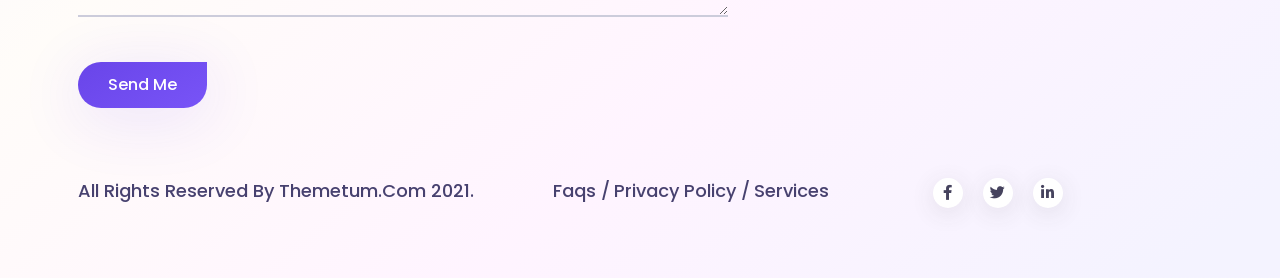
==== commit 3f912ae0: "fix:email function Co-authored-by: Copilot <copilot@github.com>" ====
--- a/index.html
+++ b/index.html
@@ -853,8 +853,9 @@
 										<textarea class="form-control input-style-2" name="message" placeholder="Drop Message"></textarea>
 									</div>
 									<div class="col-4 wow fadeInUp" data-wow-duration=".6s" data-wow-delay=".6s">
-										<button type="submit" class="theme-btn mt-30">
+										<button type="submit" class="theme-btn mt-30" id="contact-submit">
 											Send Me
+											<span class="spinner-border spinner-border-sm ms-2 d-none" role="status" aria-hidden="true"></span>
 										</button>
 									</div>
 									<div class="col-8 mt-50">
@@ -967,7 +968,7 @@
     <script src=" assets/js/isotope.pkgd.min.js"></script>
     <script src=" assets/js/imagesloaded.pkgd.min.js"></script>
     <script src=" assets/js/count-to.js"></script>
-    <script src=" assets/js/contact-form.js"></script>
+    <script src="assets/js/contact-form.js"></script>
     <script src=" assets/js/typed.min.js"></script>
 	<script src=" assets/js/YTPlayer.min.js"></script>
     <script src=" assets/js/main.js"></script>
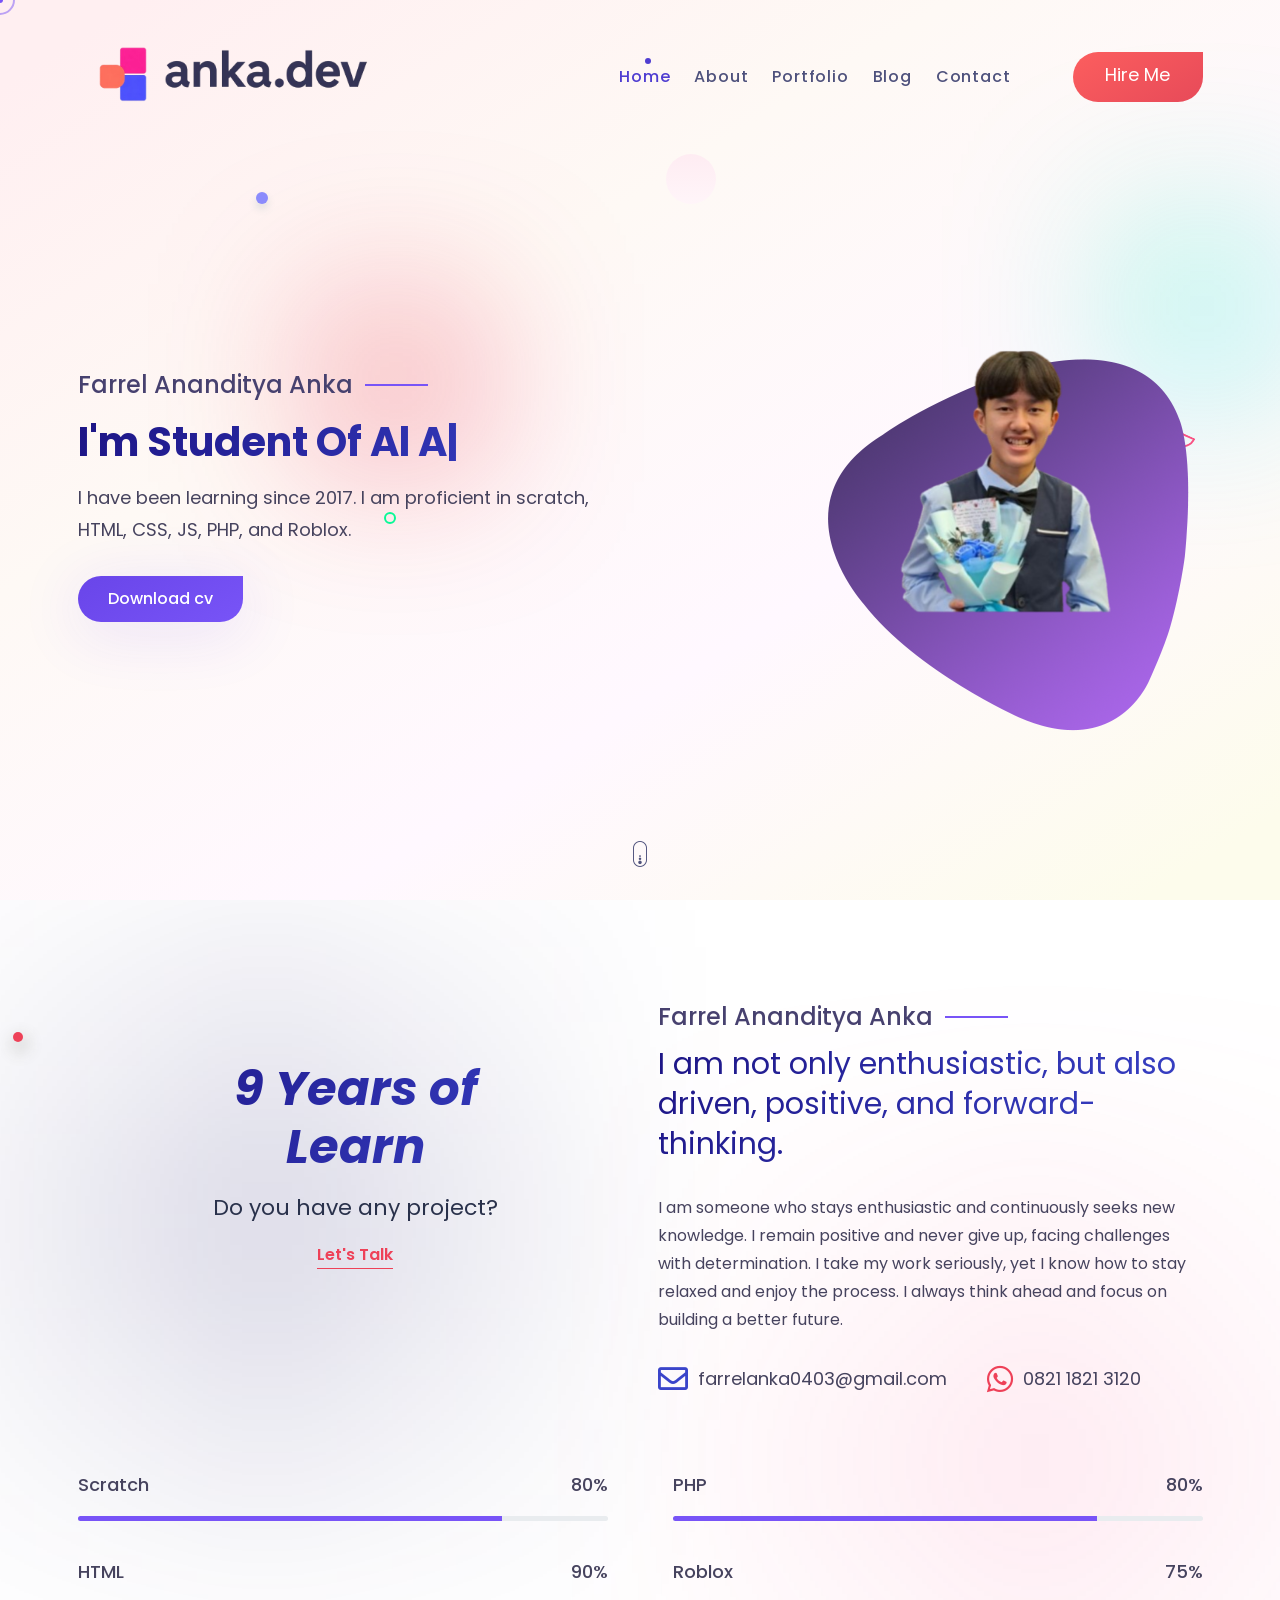
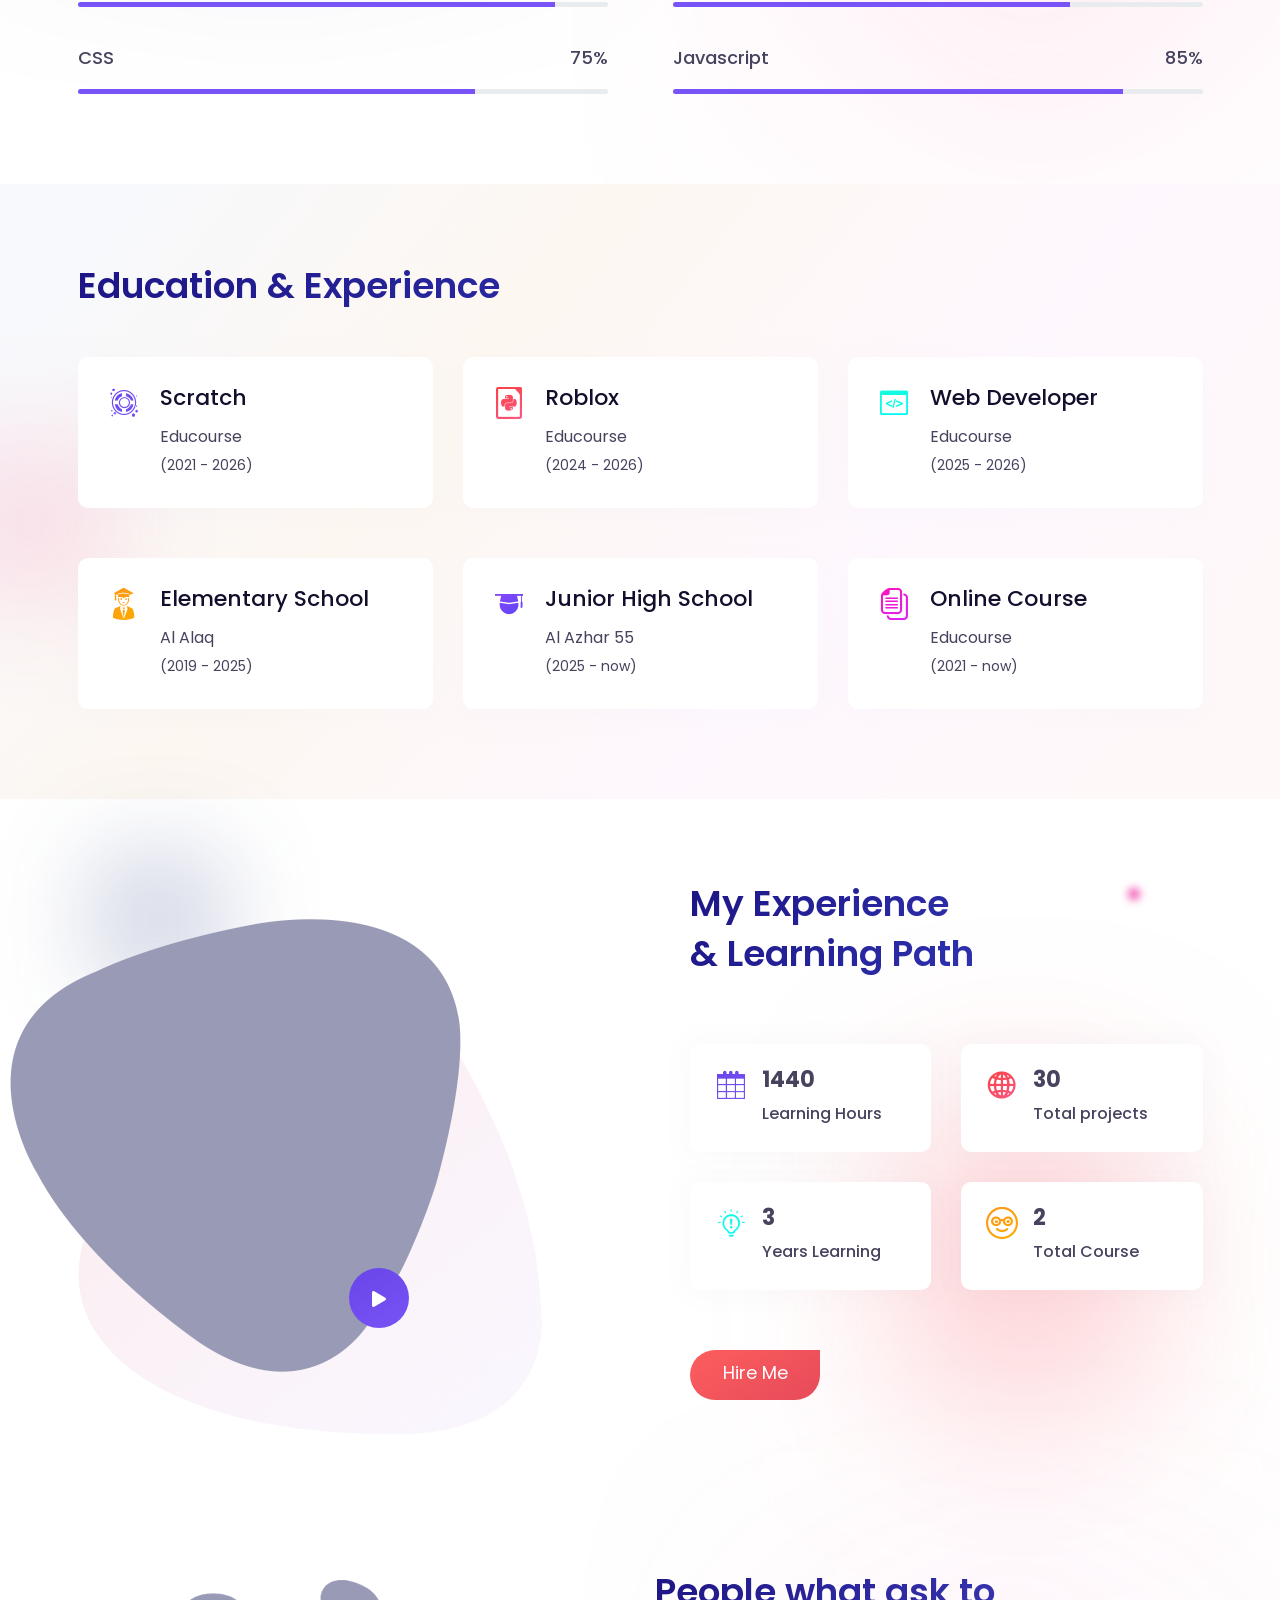
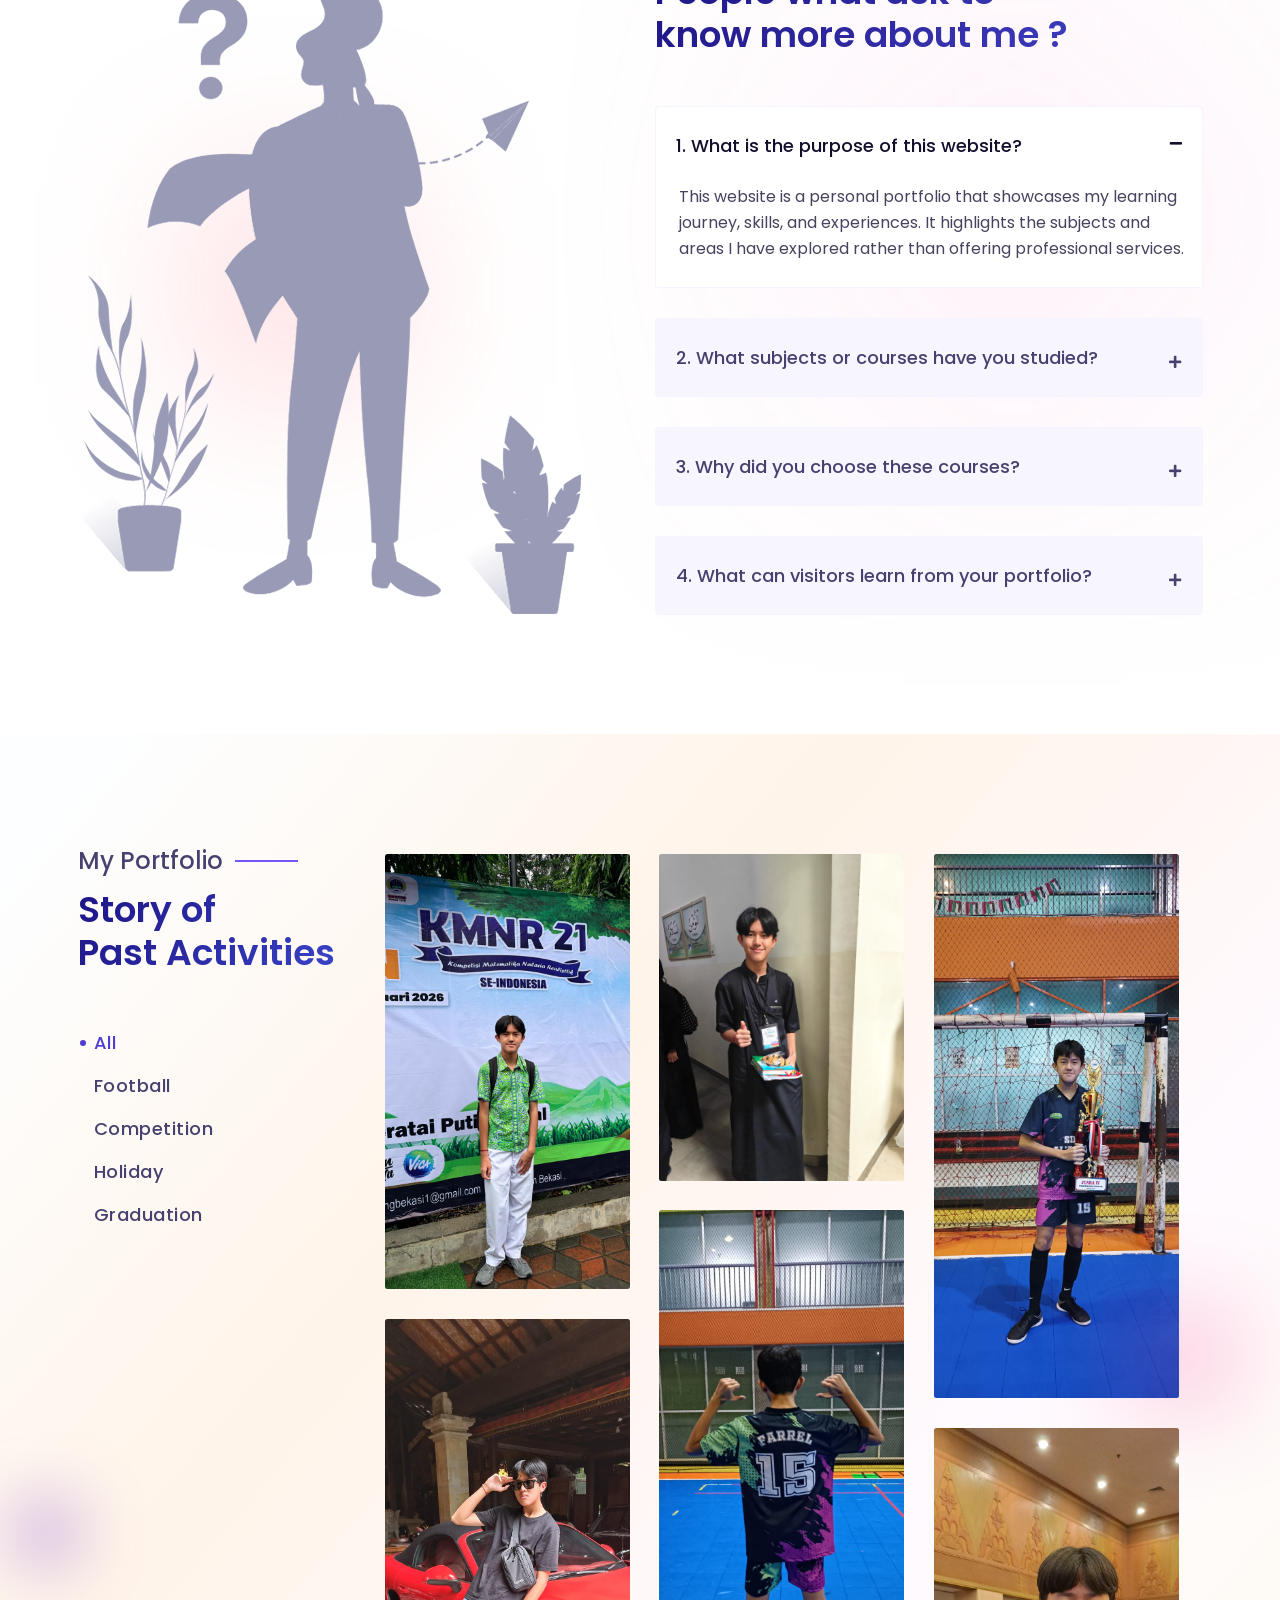
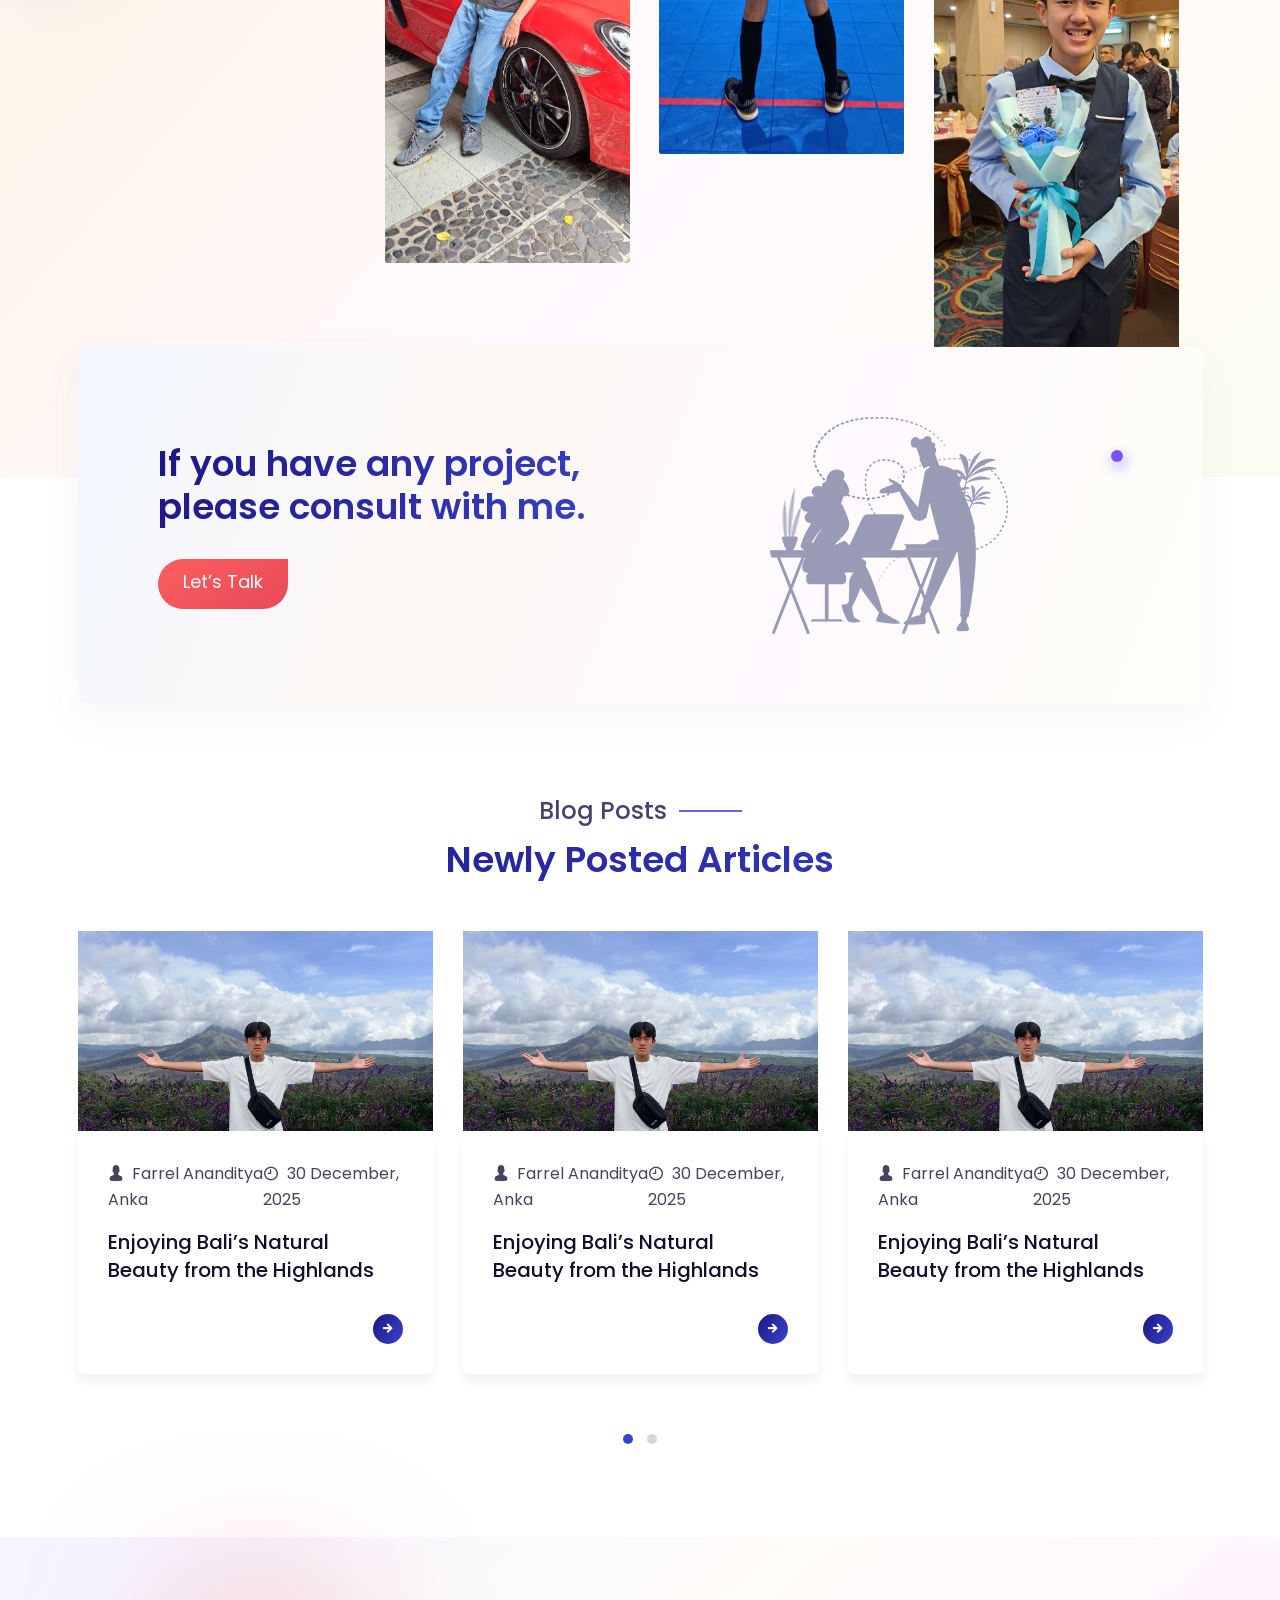
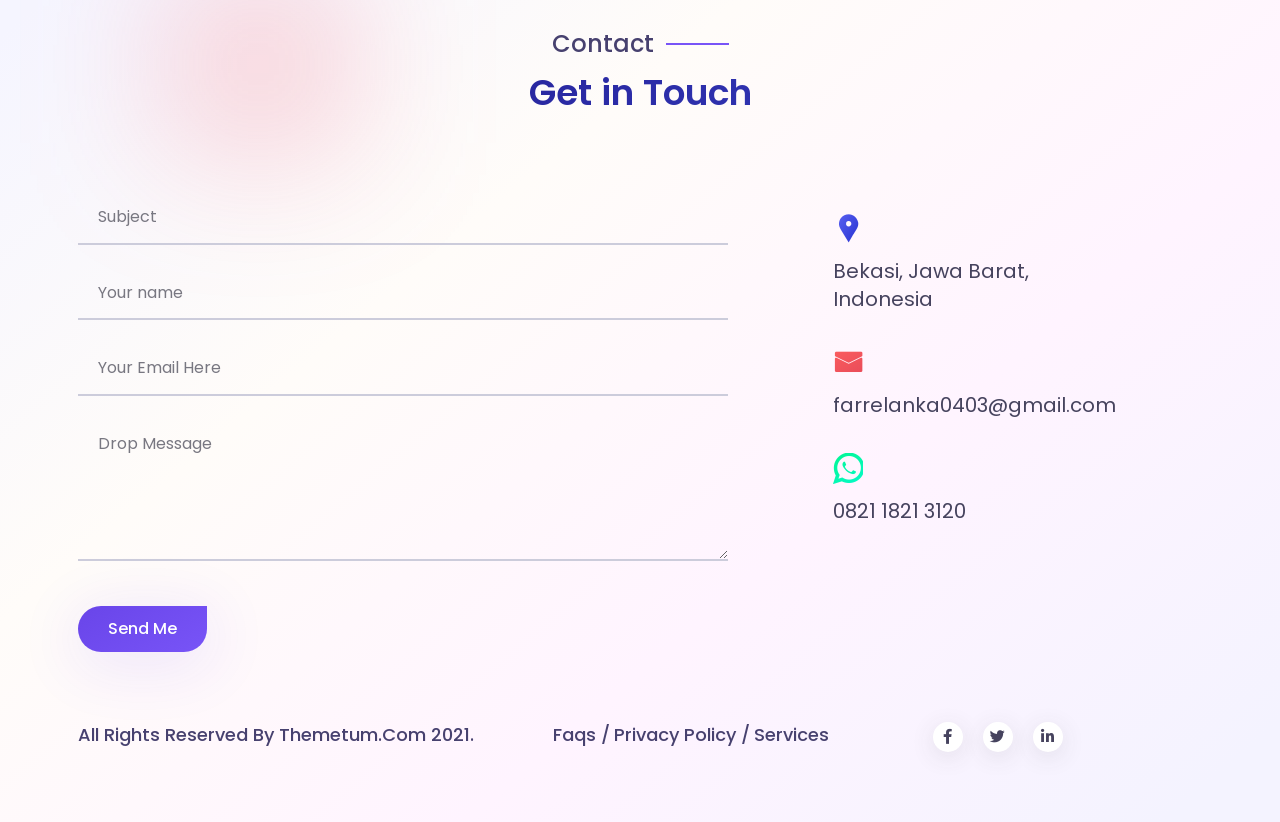
==== commit 5fe2b9ff: "feat: Add single blog html and delete pricing section" ====
--- a/index.html
+++ b/index.html
@@ -577,101 +577,7 @@
 		
 		
 		
-		<!-- Start Pricing
-		============================================= -->
-		<div class="price-area de-padding">
-			<div class="container"> <!-- start container -->
-				<div class="site-title text-center">
-					<span class="top-title wow fadeInUp" data-wow-duration=".5s" data-wow-delay=".3s">
-						My Price
-					</span>
-					<h2 class="site-tl wow fadeInUp" data-wow-duration=".5s" data-wow-delay=".5s">
-						How Much I Charge?
-					</h2>
-				</div>
-				<div class="price-wrapper grid-3"> <!-- start price-area -->
-					<div class="price-box mt-20 wow fadeInLeft" data-wow-duration=".5s" data-wow-delay=".5s"> <!-- single price -->
-						<div class="price-head">
-							<div class="price-icon price-icon-one">
-								<i class="icofont-package"></i>
-							</div>
-							<div class="price-rib">
-								<span>Design Package</span>
-							</div>
-							<div class="price-value">
-								<h2><span>$</span>99</h2>
-							</div>
-						</div>
-						<div class="price-info">
-							<ul>
-								<li><i class="icofont-check"></i> Business Hosting</li>
-								<li><i class="icofont-check"></i>Branding & Illustration </li>
-								<li><i class="icofont-check"></i>Social Media Banner</li>
-								<li><i class="icofont-check"></i>Web UI</li>
-							</ul>
-						</div>
-						<div class="price-bottom">
-							<a href="#" class="btn-2">
-								Buy Now
-							</a>
-						</div>
-					</div> <!-- end single price -->
-					<div class="price-box mt-20 wow fadeInUp" data-wow-duration=".6s" data-wow-delay=".6s"> <!-- single price -->
-						<div class="price-head">
-							<div class="price-icon price-icon-two">
-								<i class="icofont-newspaper"></i>
-							</div>
-							<div class="price-rib">
-								<span>Advance </span>
-							</div>
-							<div class="price-value">
-								<h2><span>$</span>199</h2>
-							</div>
-						</div>
-						<div class="price-info">
-							<ul>
-								<li><i class="icofont-check"></i>PSD to Wordpress</li>
-								<li><i class="icofont-check"></i>Web Design</li>
-								<li><i class="icofont-check"></i>Web Development</li>
-								<li><i class="icofont-check"></i>10 hours of support</li>
-							</ul>
-						</div>
-						<div class="price-bottom">
-							<a href="#" class="btn-2 bt-ac">
-								Buy Now
-							</a>
-						</div>
-					</div> <!-- end single price -->
-					<div class="price-box mt-20 wow fadeInRight" data-wow-duration=".5s" data-wow-delay=".5s"> <!-- single price -->
-						<div class="price-head">
-							<div class="price-icon price-icon-three">
-								<i class="icofont-license"></i>
-							</div>
-							<div class="price-rib">
-								<span>Ecommerce Solution</span>
-							</div>
-							<div class="price-value">
-								<h2><span>$</span>799</h2>
-							</div>
-						</div>
-						<div class="price-info">
-							<ul>
-								<li><i class="icofont-check"></i>Woocommerce Store</li>
-								<li><i class="icofont-check"></i>Ecommerce Web</li>
-								<li><i class="icofont-check"></i>Data Management</li>
-								<li><i class="icofont-check"></i>PSD to Woocommerce</li>
-							</ul>
-						</div>
-						<div class="price-bottom">
-							<a href="#" class="btn-2">
-								Buy Now
-							</a>
-						</div>
-					</div> <!-- end single price-->
-				</div> <!-- end price-area -->
-			</div> <!-- end container -->
-		</div>
-		<!-- End Pricing -->
+		
 		
 		<!-- Start Promo
 		============================================= -->
@@ -707,17 +613,16 @@
 				<div class="blog-wpr blog-sldr owl-carousel owl-theme">
 					<div class="blog-box"> <!-- start single blog -->
 						<div class="blog-pic">
-							<img src="img/blog/1.png" alt="thumb">
+							<img src="img/blog/Blogphoto.jpeg" alt="thumb">
 						</div>
 						<div class="blog-info">
 							<ul class="blog-meta">
-								<li><i class="icofont-user-alt-4"></i> Philip Hobs</li>
-								<li><i class="icofont-clock-time"></i> 02 June, 2021</li>
+								<li><i class="icofont-user-alt-4"></i> Farrel Ananditya Anka</li>
+								<li><i class="icofont-clock-time"></i> 30 December, 2025</li>
 							</ul>
 							<a href="single.html">
 								<h5 class="blog-title">
-									How to make website from 
-									scrach easily
+									Enjoying Bali’s Natural Beauty from the Highlands
 								</h5>
 							</a>
 							<div class="blog-btn">
@@ -729,17 +634,16 @@
 					</div> <!-- end single blog -->
 					<div class="blog-box">
 						<div class="blog-pic">
-							<img src="img/blog/2.png" alt="thumb">
+							<img src="img/blog/Blogphoto.jpeg" alt="thumb">
 						</div>
 						<div class="blog-info">
 							<ul class="blog-meta">
-								<li><i class="icofont-user-alt-4"></i> Philip Hobs</li>
-								<li><i class="icofont-clock-time"></i> 07 June, 2021</li>
+								<li><i class="icofont-user-alt-4"></i> Farrel Ananditya Anka</li>
+								<li><i class="icofont-clock-time"></i> 30 December, 2025</li>
 							</ul>
 							<a href="single.html">
 								<h5 class="blog-title">
-									How to make website from 
-									scrach easily
+									Enjoying Bali’s Natural Beauty from the Highlands
 								</h5>
 							</a>
 							<div class="blog-btn">
@@ -751,17 +655,16 @@
 					</div> <!-- end single blog -->
 					<div class="blog-box">
 						<div class="blog-pic">
-							<img src="img/blog/3.png" alt="thumb">
+							<img src="img/blog/Blogphoto.jpeg" alt="thumb">
 						</div>
 						<div class="blog-info">
 							<ul class="blog-meta">
-								<li><i class="icofont-user-alt-4"></i> Philip Hobs</li>
-								<li><i class="icofont-clock-time"></i> 04 June, 2021</li>
+								<li><i class="icofont-user-alt-4"></i> Farrel Ananditya Anka</li>
+								<li><i class="icofont-clock-time"></i> 30 December, 2025</li>
 							</ul>
 							<a href="single.html">
 								<h5 class="blog-title">
-									How to make website from 
-									scrach easily
+									Enjoying Bali’s Natural Beauty from the Highlands
 								</h5>
 							</a>
 							<div class="blog-btn">
@@ -773,17 +676,16 @@
 					</div> <!-- end single blog -->
                     <div class="blog-box">
 						<div class="blog-pic">
-							<img src="img/blog/1.png" alt="thumb">
+							<img src="img/blog/Blogphoto.jpeg" alt="thumb">
 						</div>
 						<div class="blog-info">
 							<ul class="blog-meta">
-								<li><i class="icofont-user-alt-4"></i> Philip Hobs</li>
-								<li><i class="icofont-clock-time"></i>09 June, 2021</li>
+								<li><i class="icofont-user-alt-4"></i> Farrel Ananditya Anka</li>
+								<li><i class="icofont-clock-time"></i>30 December, 2025</li>
 							</ul>
 							<a href="single.html">
 								<h5 class="blog-title">
-									How to make website from 
-									scrach easily
+									Enjoying Bali’s Natural Beauty from the Highlands
 								</h5>
 							</a>
 							<div class="blog-btn">
@@ -795,17 +697,16 @@
 					</div> <!-- end single blog -->
 					<div class="blog-box">
 						<div class="blog-pic">
-							<img src="img/blog/2.png" alt="thumb">
+							<img src="img/blog/Blogphoto.jpeg" alt="thumb">
 						</div>
 						<div class="blog-info">
 							<ul class="blog-meta">
-								<li><i class="icofont-user-alt-4"></i> Philip Hobs</li>
-								<li><i class="icofont-clock-time"></i>12 June, 2021</li>
+								<li><i class="icofont-user-alt-4"></i> Farrel Ananditya Anka</li>
+								<li><i class="icofont-clock-time"></i>30 December, 2025</li>
 							</ul>
 							<a href="single.html">
 								<h5 class="blog-title">
-									How to make website from 
-									scrach easily
+									Enjoying Bali’s Natural Beauty from the Highlands
 								</h5>
 							</a>
 							<div class="blog-btn">
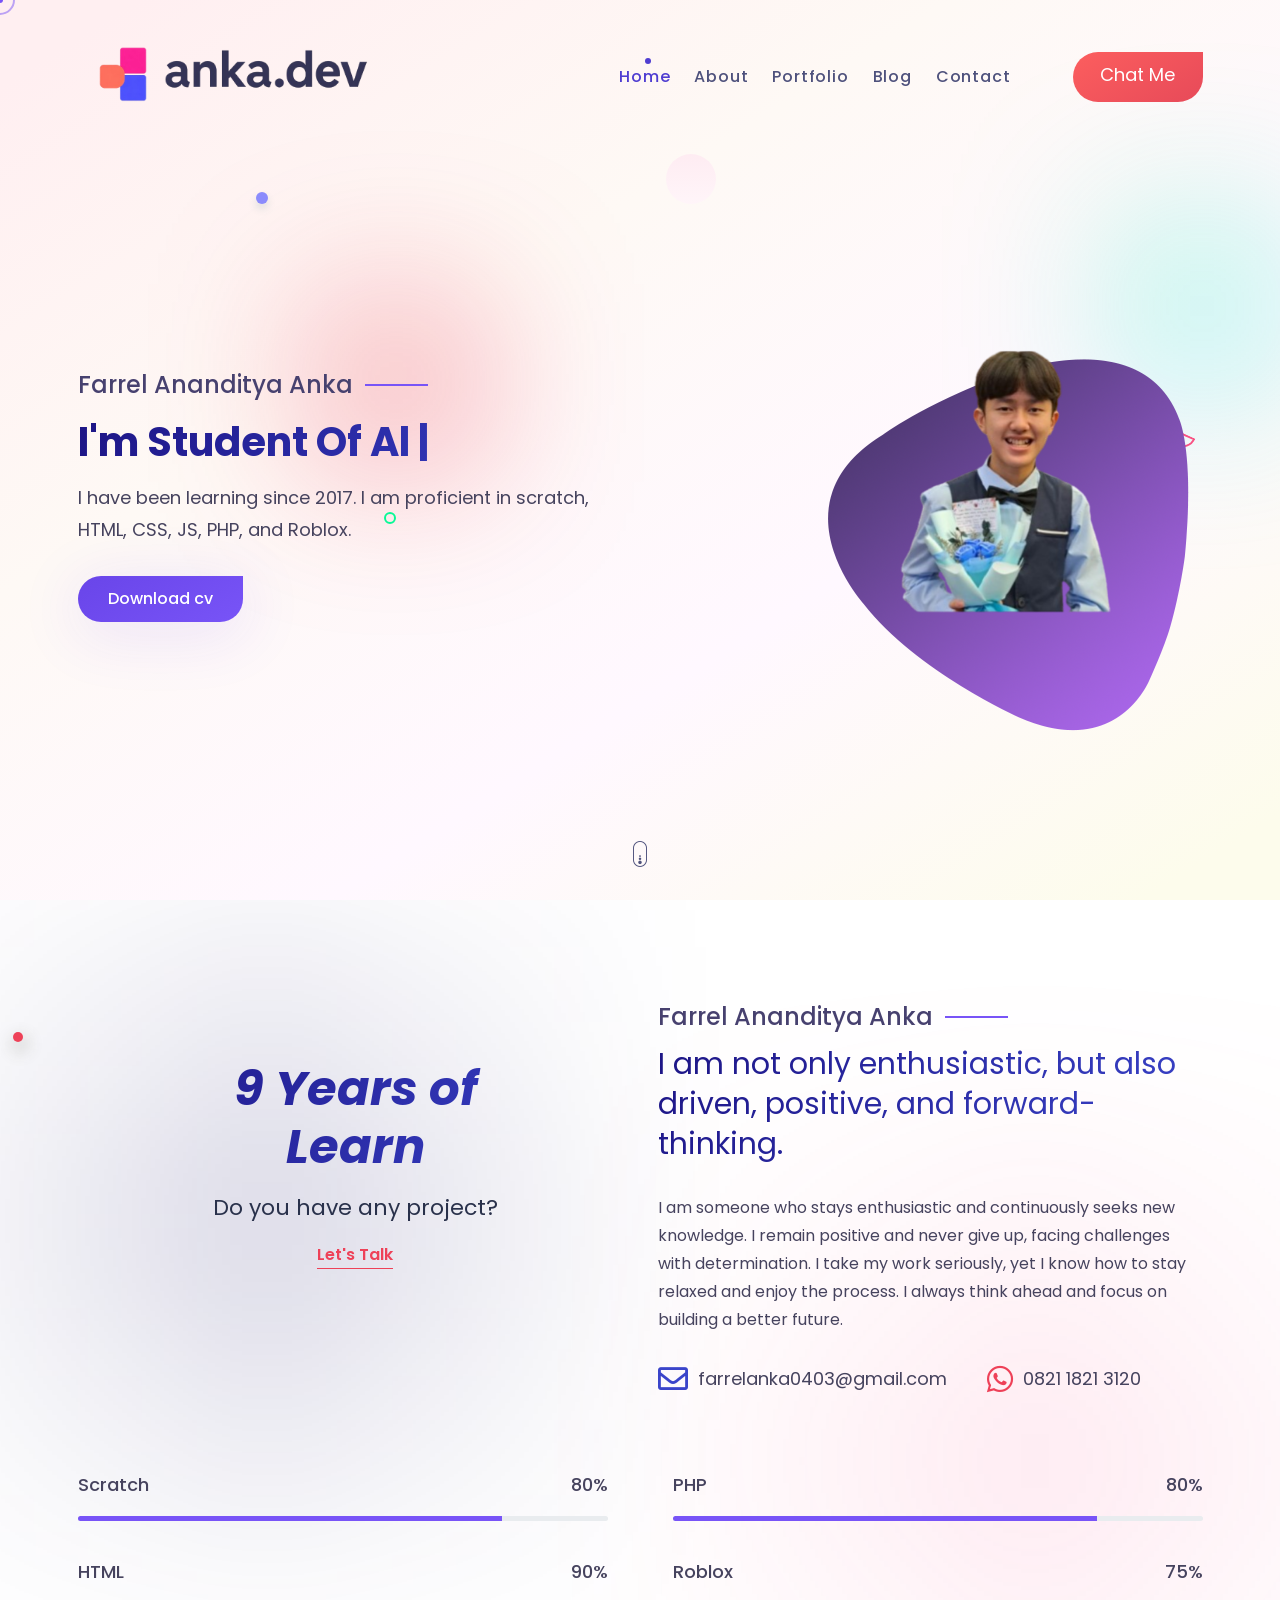
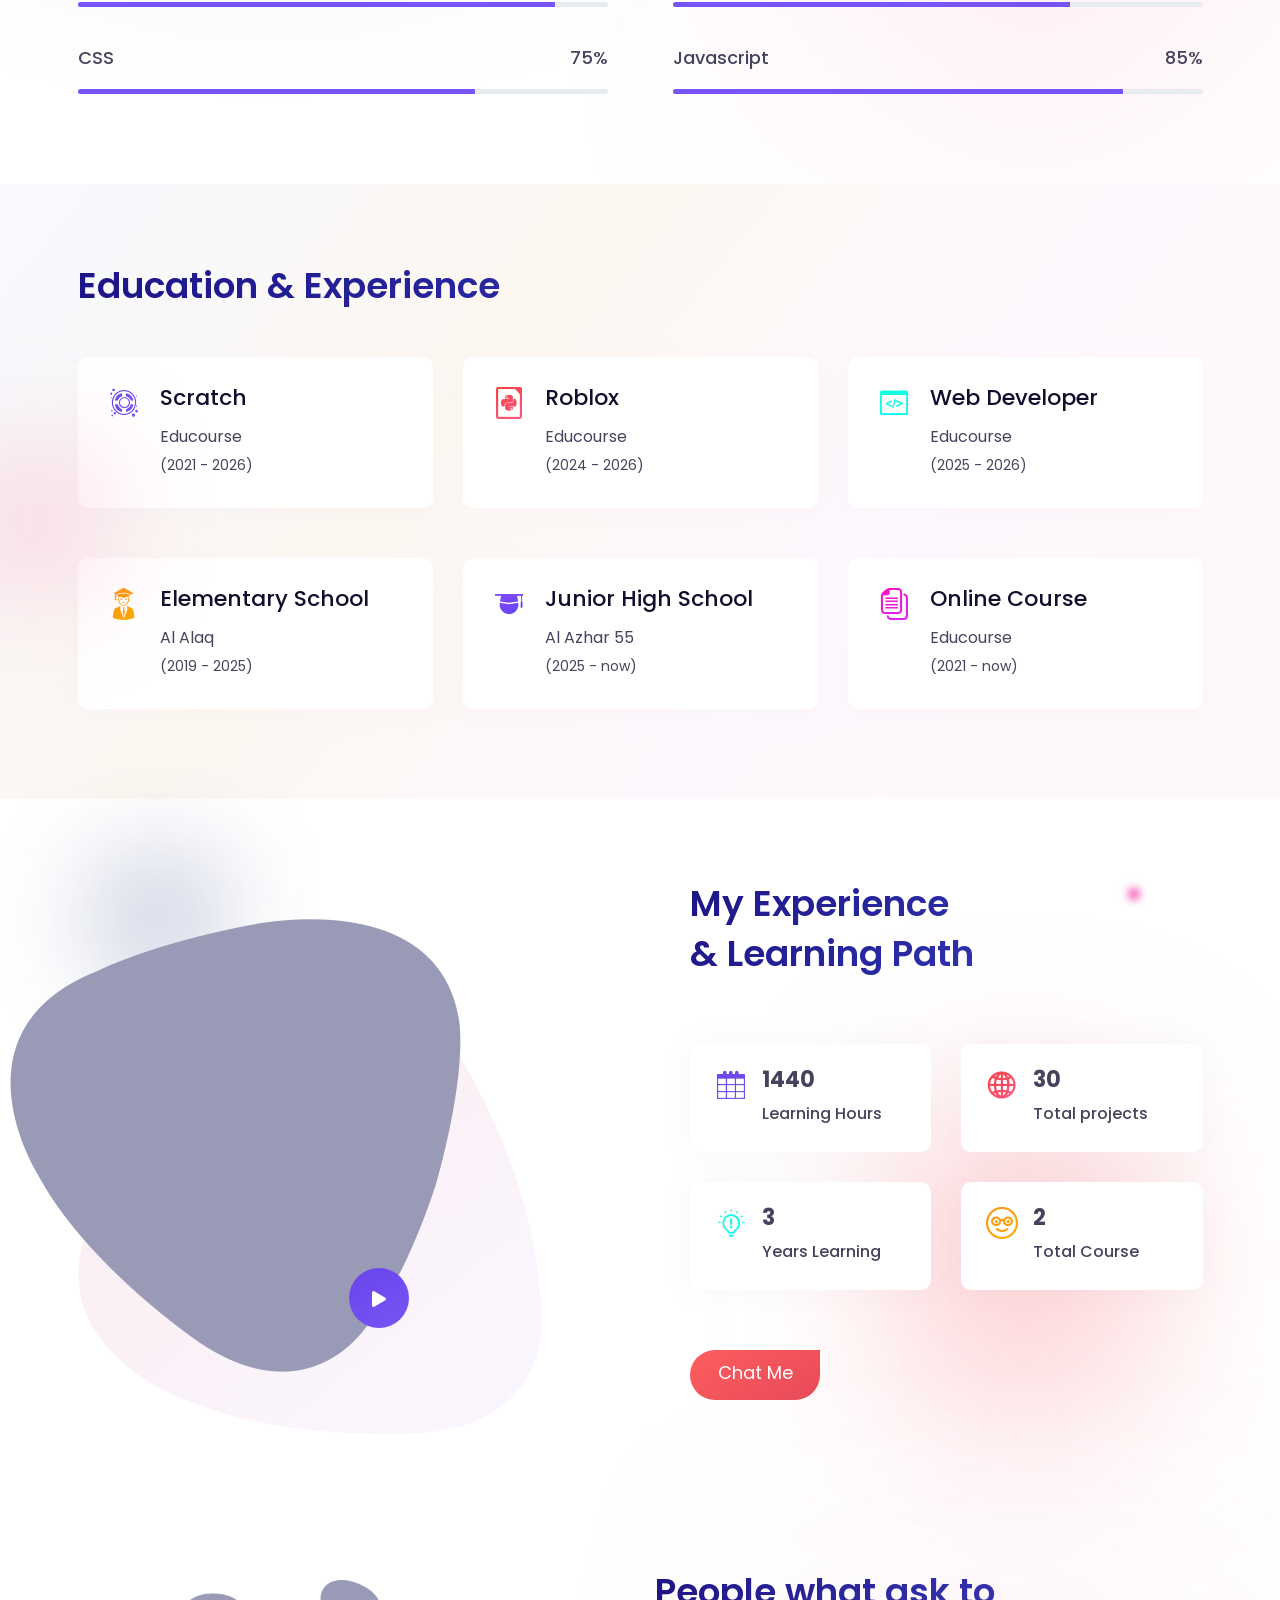
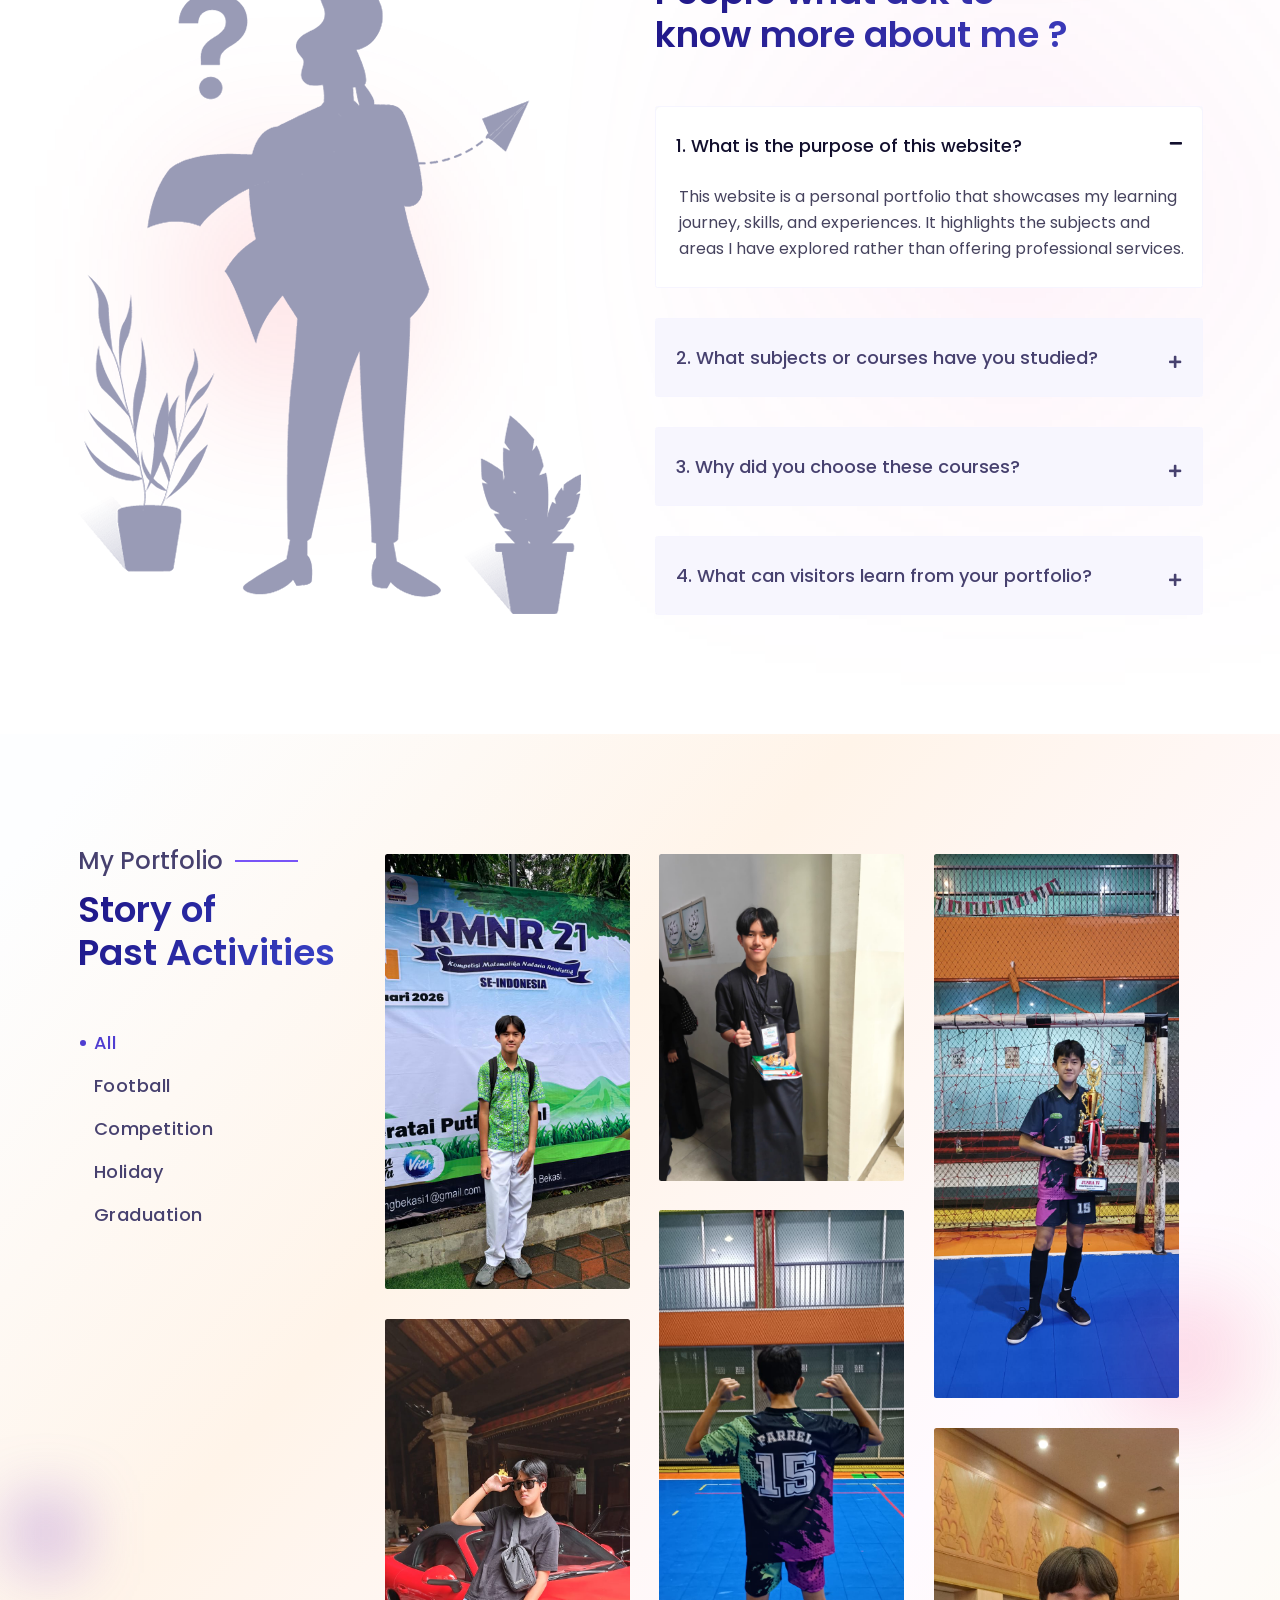
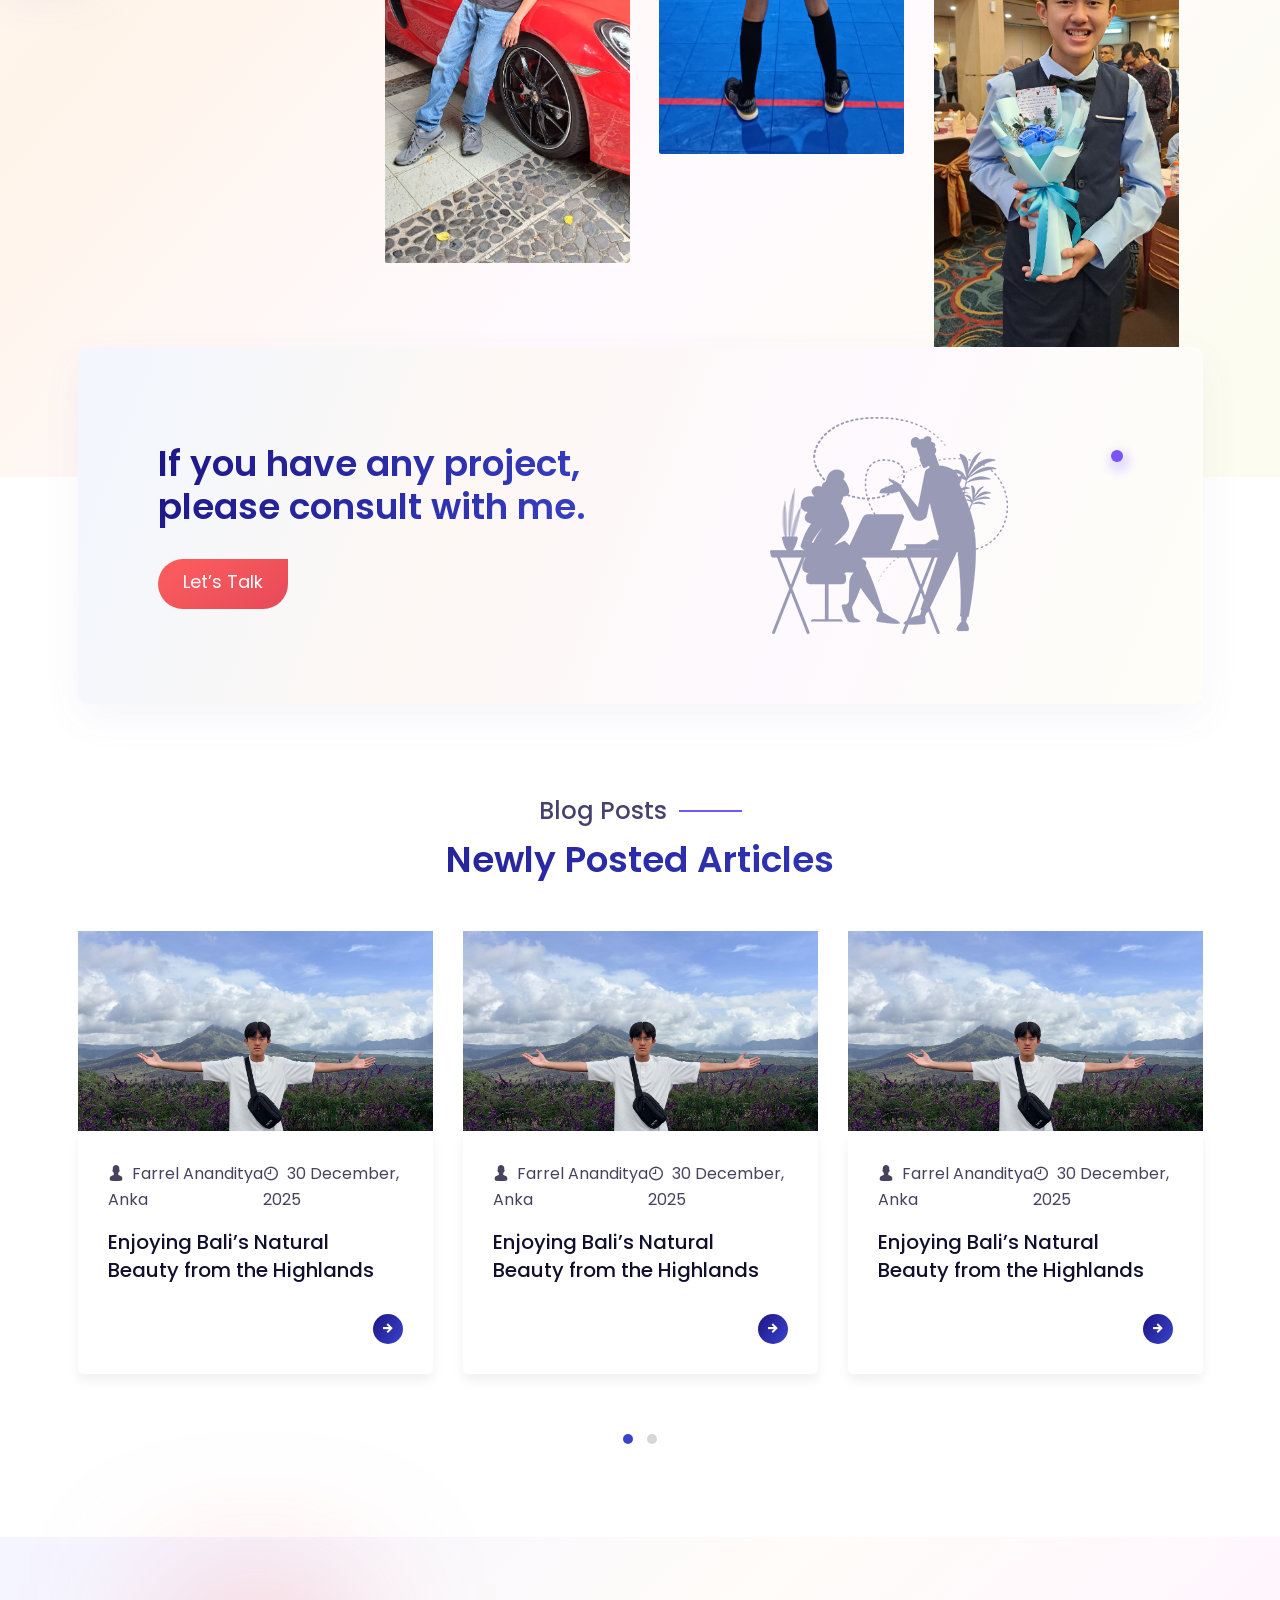
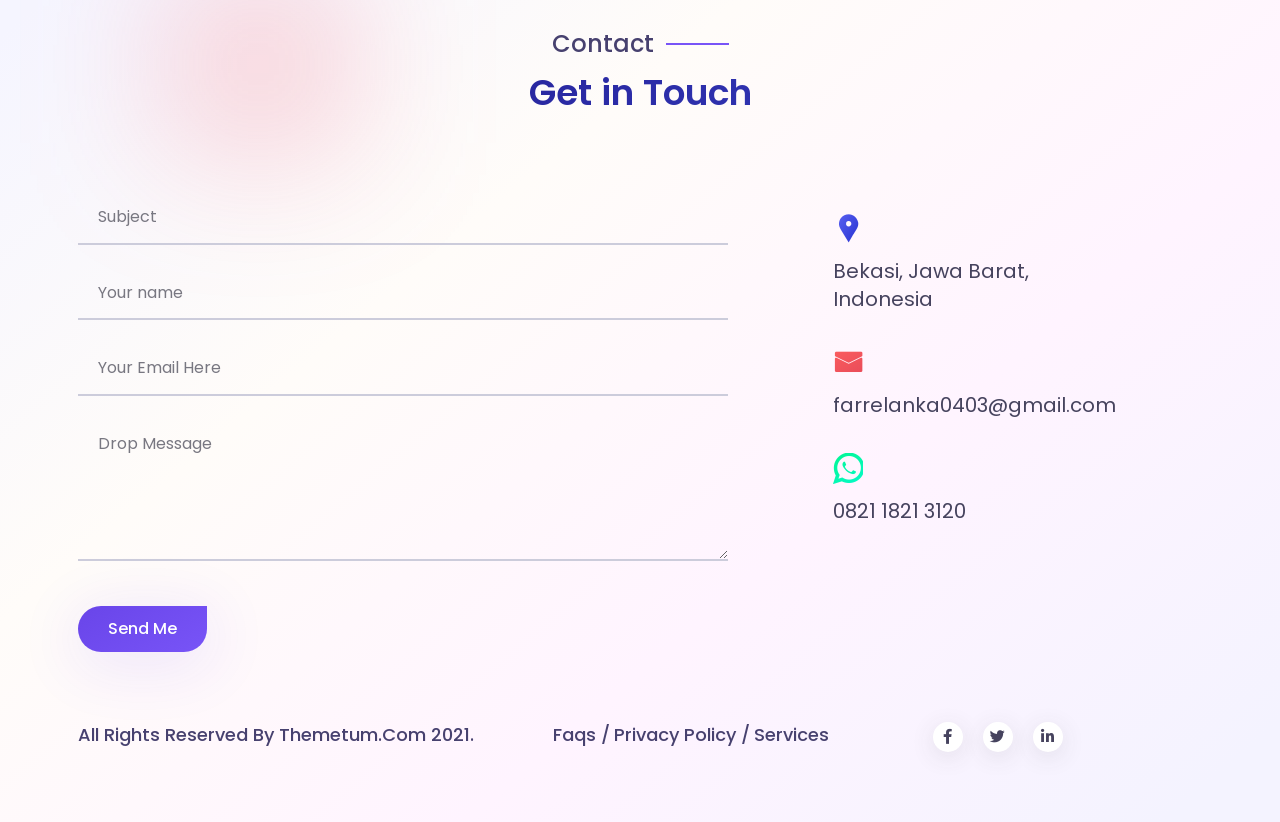
==== commit 9a4f2f3e: "fix:edit little content" ====
--- a/index.html
+++ b/index.html
@@ -74,7 +74,7 @@
 			  </ul>
 			</div>		
 			<div class="header-serarch-btn">
-				<a class="smooth-scroll btn-2" href="#contact">hire me</a>
+				<a class="smooth-scroll btn-2" href="#contact">Chat me</a>
 			</div>				
 		  </div> 	<!-- Container End --> 		 		  
 		</nav>
@@ -364,7 +364,7 @@
 						</div>
 						<div class="hire-btn mt-60"> 
 							<a href="#contact" class="btn-2 smooth-scroll">
-								hire me
+								Chat me
 							</a>
 						</div> <!-- end btn-->
 					</div>
